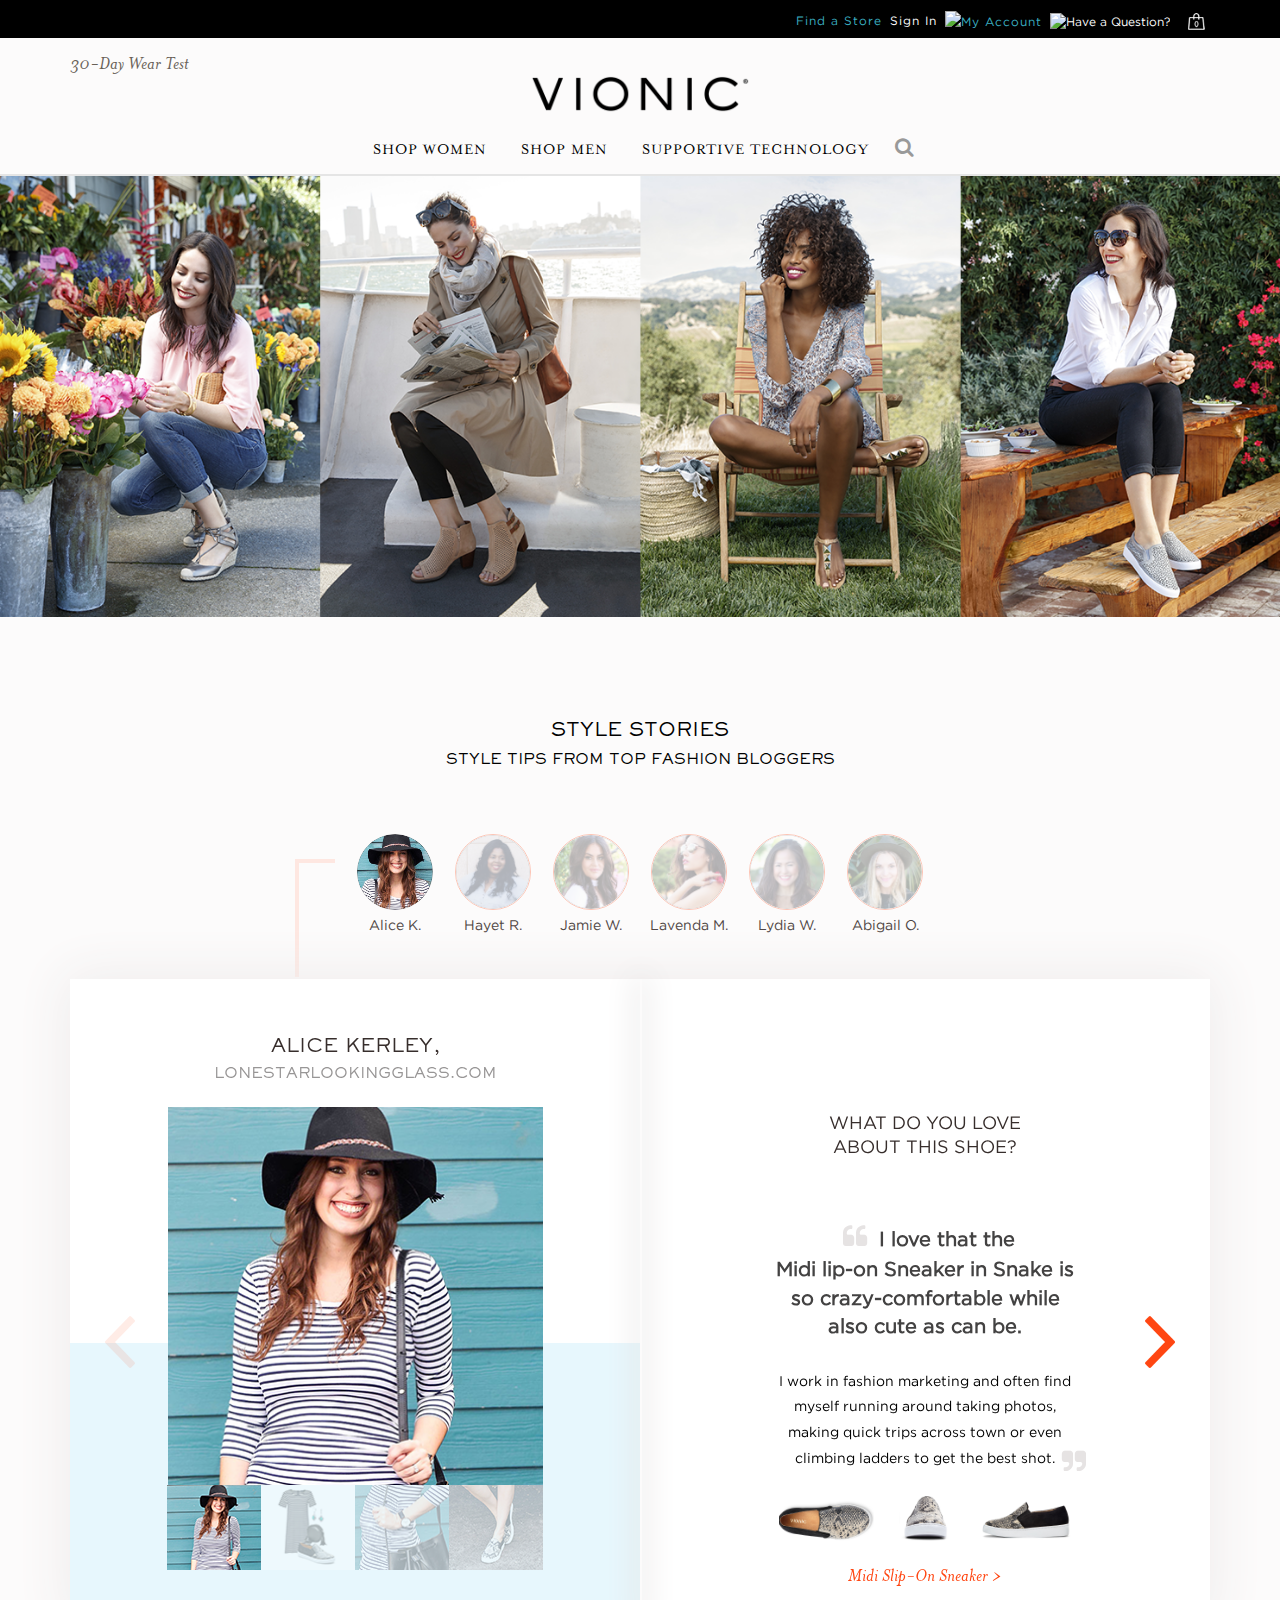
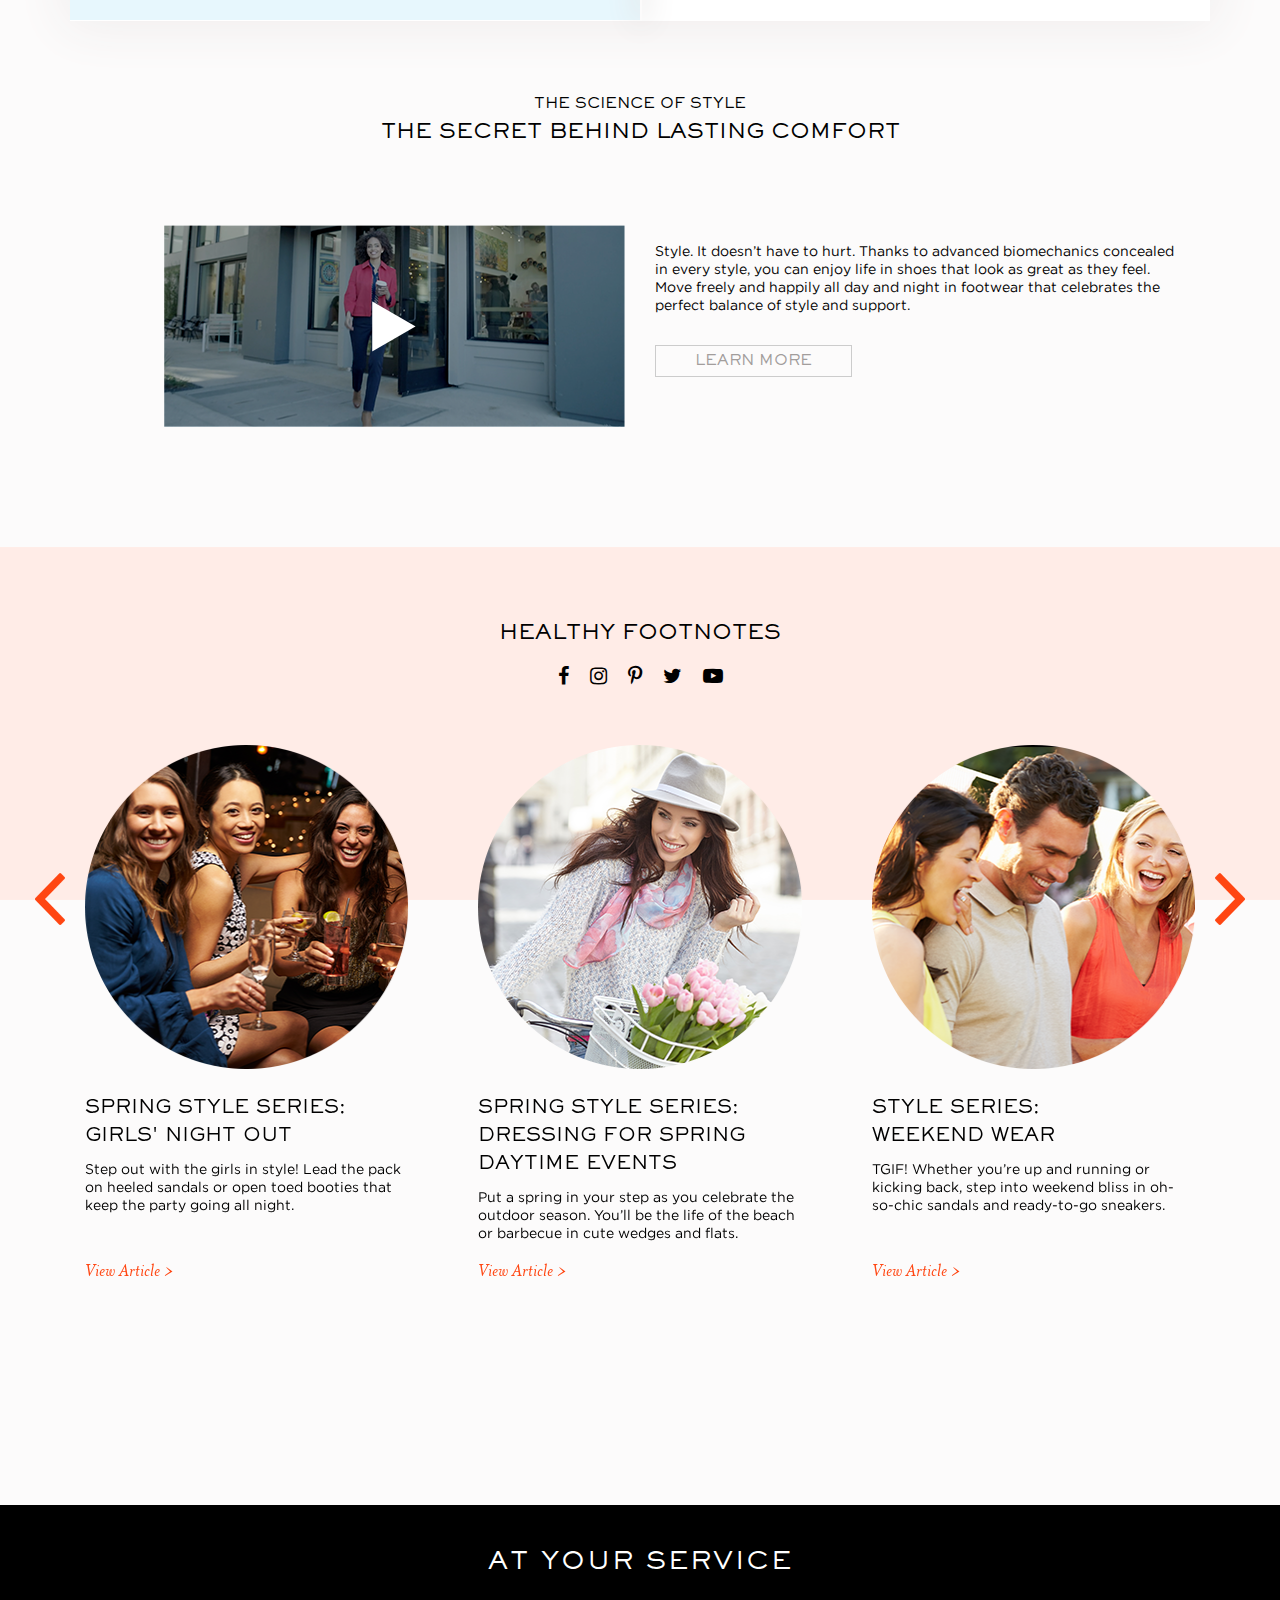
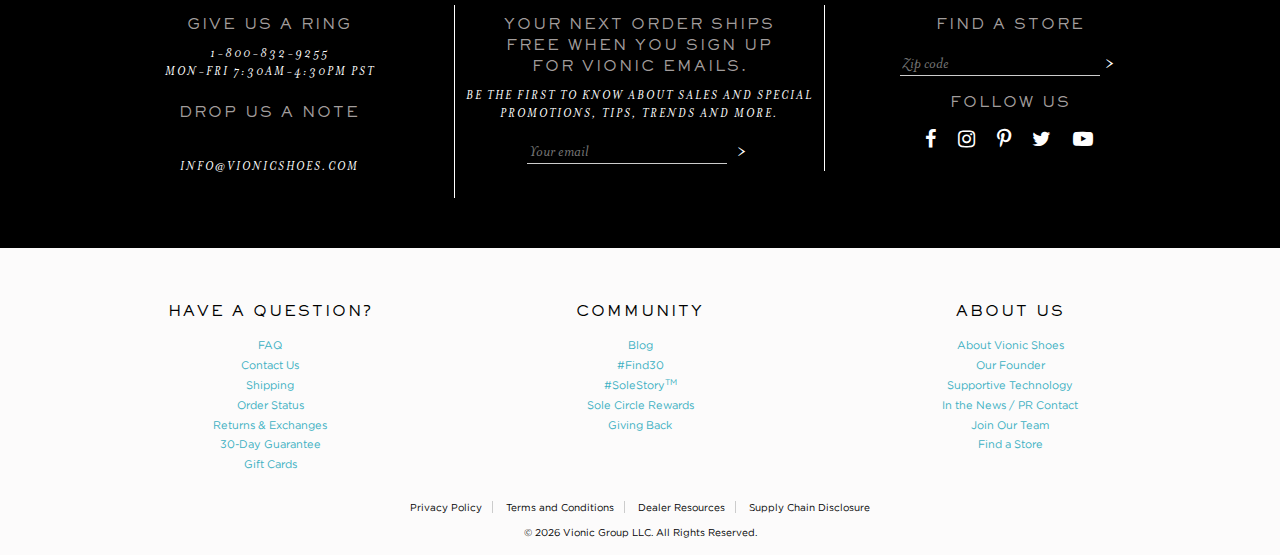
==== VionicShoes/index.html @ ed4a6815 "Uppercase issue resolved" ====
<!DOCTYPE html>
<html lang="en">
  <head>
    <meta charset="UTF-8">
    <meta name="viewport" content="width=device-width, initial-scale=1">
    <link rel="icon" href="https://vionicshoes.scdn1.secure.raxcdn.com/media/favicon/stores/14/favicon.png" type="image/png" sizes="16x16">
    <title>Vionic Shoes</title>
    <!--style-sheets: begin-->
    <link href="lib/bootstrap/css/bootstrap.min.css" rel="stylesheet" type="text/css"/>
    <link href="css/style.css" rel="stylesheet" type="text/css"/>
    <link href="css/responsive.css" rel="stylesheet" type="text/css"/>
    <link href="lib/font/css/font-awesome.min.css" rel="stylesheet" type="text/css"/>
    <link href="lib/boxslider/css/jquery.bxslider.css" rel="stylesheet" type="text/css"/>
    <!--style-sheets: end-->
	
	<script src="lib/headerjs/head.min.js" type="text/javascript"></script>
  </head>
  <body>
    <!--top header begin-->
     <header>
      <div class="header-top-right">
        <div class="container">
          <div class="nav-top-right">
            <ul>
              <li><a href="#">Find a Store</a></li>
              <li><a class="signin-text" href="#">Sign In</a></li>
              <li><a href="#"><img class="top-icon" src="https://vionicshoes.scdn1.secure.raxcdn.com/media/wysiwyg/global-images/account_icon_02.png" alt="My Account"></a></li>
              <li><img class="top-icon" src="https://vionicshoes.scdn1.secure.raxcdn.com/media/wysiwyg/global-images/question_icon_02.png" alt="Have a Question?"></li>
              <li><a href="#"><img class="top-icon-cart" src="images/sprite-cart-v1.png" alt="My Account"></a></li>
            </ul>
          </div>
        </div>
      </div>
      <div class="container ">
        <div class="col-md-12 padding0">
          <div class="top-header-message">
            <a href="#">30-Day Wear Test</a>
          </div>
          <div class="logo-container">
            <img class="logo-web" src="images/logo.gif" alt="Logo">
          </div>
        </div>
      </div>
      <div class="container ">
        <div class="navigation">
           <nav class="menu">
            <ul>
              <li class="drop-down">
                <a href="#">Shop Women</a>
                <div class="mega-menu fadeIn animated ">
                  <div class="mm-3column">
                    <div class="categories-list">
                      <ul class="sub-nav-ul">
                        <li><a href="#"><span class="li-head">Women's Shoes</span></a>
                          <img class="li-img" src="https://vionicshoes.scdn1.secure.raxcdn.com/media/wysiwyg/product-images/misc/nav_calypso_pewter_circle_1.png" alt="Women's Shoes">
                        </li>
                        <li><a href="#">Sandals</a></li>
                        <li><a href="#">Heels & Wedges</a></li>
                        <li><a href="#">Flats & Loafers</a></li>
                        <li><a href="#">Boots & Booties</a></li>
                        <li><a href="#">Active & Sneakers</a></li>
                        <li><a href="#">Slippers</a></li>
                        <li><a href="#">All Women's Shoes</a></li>
                      </ul>
                    </div>
                  </div>
                  <div class="mm-3column">
                    <div class="categories-list">
                      <ul class="sub-nav-ul">
                        <li><a href="#"><span class="li-head">Spotlight</span></a>
                          <img class="li-img" src="https://vionicshoes.scdn1.secure.raxcdn.com/media/wysiwyg/product-images/misc/nav_hightide_pewter_circle_1.png" alt="Women's New Arrivals">
                        </li>
                        <li><a href="#">New Arrivals</a></li>
                        <li><a href="#">Tide Collection</a></li>
                        <li><a href="#">Beach Collection</a></li>
                        <li><a href="#">Wear to Work</a></li>
                        <li><a href="#">Wide Widths</a></li>
                        <li><a href="#">Weather Resistant</a></li>
                        <li><a href="#">Top Rated</a></li>
                        <li><a href="#">Animal Print</a></li>
                        <li><a href="#">Women's Sale</a></li>
                      </ul>
                    </div>
                  </div>
                  <div class="mm-3column">
                    <div class="categories-list">
                      <ul>
                        <li><a href="#"><span class="li-head">Orthotic Inserts</span></a></li>
                        <li><a href="#">Shop Orthotics</a></li>
                        <li><a href="#">About Our Orthotics</a></li>
                        <li><a href="#">Orthotics for Plantar Fasciitis</a></li>
                        <li><a href="#">Gift Cards</a></li>
                      </ul>
                    </div>
                  </div>
                  <div class="mm-3column">
                    <div class="categories-list">
                      <ul>
                        <li><a href="#"><span class="li-head">Style Stories</span></a></li>
                        <li><a href="#">Lucinda Flat</a></li>
                        <li><a href="#">Midi Perf Sneaker</a></li>
                        <li><a href="#">Valeri Espadrille</a></li>
                        <li><a href="#">Calypso Wedge</a></li>
                        <li><a href="#">Elation Sneaker</a></li>
                        <li><a href="#">Spring 2017 Lookbook</a></li>
                        <li><a href="#">Winter 2016 Lookbook</a></li>
                      </ul>
                    </div>
                  </div>
                </div>
              </li>
              <li class="drop-down">
                <a href="#">Shop Men</a>
                <div class="mega-menu fadeIn animated middle-nav">
                  <div class="mm-3column">
                    <div class="categories-list">
                      <ul class="sub-nav-ul">
                        <li><a href="#"><span class="li-head">Men's Shoes</span></a>
                          <img class="li-img" src="https://vionicshoes.scdn1.secure.raxcdn.com/media/wysiwyg/product-images/misc/nav_active_tech_circle_1.png" alt="Men's Shoes">
                        </li>
                        <li><a href="#">men's shoes</a></li>
                        <li><a href="#">Active & Sneakers</a></li>
                        <li><a href="#">Casual</a></li>
                        <li><a href="#">Sandals</a></li>
                        <li><a href="#">All Men's Shoes</a></li>
                      </ul>
                    </div>
                  </div>
                  <div class="mm-3column">
                    <div class="categories-list">
                      <ul class="sub-nav-ul">
                        <li><a href="#"><span class="li-head">Spotlight</span></a>
                          <img class="li-img" src="https://vionicshoes.scdn1.secure.raxcdn.com/media/wysiwyg/product-images/misc/nav_sandal_tech_circle_1.png" alt="Men's New Arrivals">
                        </li>
                        <li><a href="#">New Arrivals</a></li>
                        <li><a href="#">Top Rated</a></li>
                        <li><a href="#">Men's Sale</a></li>
                      </ul>
                    </div>
                  </div>
                  <div class="mm-3column">
                    <div class="categories-list">
                      <ul>
                        <li><a href="#"><span class="li-head">Orthotic Inserts</span></a></li>
                        <li><a href="#">Shop Orthotics</a></li>
                        <li><a href="#">About Our Orthotics</a></li>
                        <li><a href="#">Orthotics for Plantar Fasciitis</a></li>
                        <li><a href="#">Gift Cards</a></li>
                      </ul>
                    </div>
                  </div>
                </div>
              </li>
              <li class="drop-down">
                <a href="#">Supportive Technology</a>
                <div class="mega-menu fadeIn animated last-nav">
                  <div class="mm-3column">
                    <div class="categories-list">
                      <ul>
                        <li><a href="#"><span class="li-head">Vionic Innovation lab</span></a></li>
                        <li><a href="#"><span class="li-head">Meet The Expert</span></a></li>
                        <li><a href="#">Andrew Weil, MD</a></li>
                        <li><a href="#">Jackie Sutera, DPM</a></li>
                        <li><a href="#">Brian Hoke</a></li>
                        <li><a href="#">Juliet Kaska</a></li>
                        <li><a href="#">Trevor Prior, DPM</a></li>
                        <li><a href="#">David Armstrong, MD, PhD</a></li>
                      </ul>
                    </div>
                  </div>
                  <div class="mm-3column">
                    <div class="categories-list">
                      <ul>
                        <li><a href="#"><span class="li-head">Supportive Technology</span></a></li>
                        <li><a href="#">Natural Alignment (Orthaheel Technology)</a></li>
                        <li><a href="#">Elevated Technology</a></li>
                        <li><a href="#">APMA Approved/Accepted</a></li>
                        <li><a href="#">Heel Pain Study</a></li>
                        <li><a href="#"><span class="li-head">Footwear</span></a></li>
                        <li><a href="#">Comfortable Walking Sandals</a></li>
                        <li><a href="#">Orthotic Sandals</a></li>
                        <li><a href="#">Performance Walking Shoes</a></li>
                        <li><a href="#">Orthotic Slippers</a></li>
                      </ul>
                    </div>
                  </div>
                  <div class="mm-3column">
                    <div class="categories-list">
                      <ul>
                        <li><a href="#"><span class="li-head">Health Guides</span></a></li>
                        <li><a href="#">Walk. Move. Live</a></li>
                        <li><a href="#">#Find30</a></li>
                        <li><a href="#">ZenFitness30 Method</a></li>
                        <li><a href="#">Plantar Fasciitis</a></li>
                        <li><a href="#">Heel Pain</a></li>
                        <li><a href="#">Healthy Standing Guide</a></li>
                        <li><a href="#">More Health + Style</a></li>
                      </ul>
                    </div>
                  </div>
                  <div class="mm-3column">
                    <div class="categories-list">
                      <ul>
                        <li><a href="#"><span class="li-head">Community</span></a></li>
                        <li><a href="#">Blog</a></li>
                        <li><a href="#">#SoleStory</a></li>
                        <li><a href="#">Sole Circle Rewards</a></li>
                        <li><a href="#">FacebookInstagramPinterest</a></li>
                        <li><a href="#">Twitter Youtube</a></li>
                        <li><span class="li-social">
                          <a href="#"  class="social-icons"><i class="fa fa-facebook" aria-hidden="true"></i></a> 
                          <a href="#"  class="social-icons"><i class="fa fa-instagram social-icons" aria-hidden="true"></i></a>
                          <a href="#"  class="social-icons"><i class="fa fa-pinterest-p social-icons" aria-hidden="true"></i></a>
                          <a href="#"  class="social-icons"><i class="fa fa-twitter social-icons" aria-hidden="true"></i></a>
                          <a href="#"  class="social-icons"><i class="fa fa-youtube-play social-icons" aria-hidden="true"></i></a></span>
                        </li>
                      </ul>
                    </div>
                  </div>
                </div>
              </li>
              <li class="search-nav-web"><a href="#" id="search-nav" class="button"><i class="fa fa-search" aria-hidden="true"></i></a></li>
            </ul>
          </nav>
        </div>
      </div>
    </header>
    <!--web version top header--> 
    <section class="mb-view">
      <div class="container-fluid padding0">
        <div class="col-sm-12 text-center">
            <img class="vionic-logo" src="images/vionic-logo.png" alt="Logo For Mobile">
        </div>
      </div>
      <div class="container-fluid padding0">
        <nav class="navbar navbar-default">
            <!-- Brand and toggle get grouped for better mobile display -->
            <div class="navbar-header">
              <div class="pull-right header-right">
                <span class="brdr-icon-1">
                <a href="#"><i class="fa fa-search" aria-hidden="true"></i></a>
                </span>
                <span class="brdr-icon">
                <a href="#"><i class="fa fa-user" aria-hidden="true"></i></a>
                </span>
                <span class="spec-cart">
                <a href="#"><i class="fa fa-shopping-cart" aria-hidden="true"></i></a>
                </span>
              </div>
              <button type="button" class="navbar-toggle collapsed brdr-btn mobile-nav" data-toggle="collapse" data-target="#bs-example-navbar-collapse-1" aria-expanded="false">
                <span class="sr-only">Toggle navigation</span>
                <span class="bars">
                  <span class="icon-bar"></span>
                  <span class="icon-bar"></span>
                  <span class="icon-bar"></span>
                </span>
                <span class="lable">Menu</span>
              </button>
              <a class="navbar-brand" href="#"></a>
            </div>
            <!-- Collect the nav links, forms, and other content for toggling -->
            <div class="collapse navbar-collapse" id="bs-example-navbar-collapse-1">
              <ul class="nav navbar-nav">
                <li class="active"><a href="#">Women<span class="sr-only">(current)</span></a></li>
                <li><a href="#">Men</a></li>
                <li><a href="#">Orthotics</a></li>
                <li><a href="#">Cards</a></li>
                <li><a href="#">Supportive Technology</a></li>
                <li><a href="#">Natural Alignment</a></li>
                <li><a href="#">Elevated Technology</a></li>
                <li><a href="#">Comfortable Sandals</a></li>
                <li><a href="#">Orthotic Slippers</a></li>
              </ul>
            </div>
            <!-- /.navbar-collapse -->
        </nav>
       </div>
    </section>
    <!--top header end-->
    <!--top banner start-->
    <div class="container-fluid img-banner">
      <div class="row">	
        <img class="banner-bg" src="images/home-top-banner-img.png" alt="Top Banner Image">
      </div>
    </div>
    <!--top banner end-->
    <!--style story section begin--> 
    <section class="s-story-slider" id="s-story-slider">
      <div class="container ">
        <div class="col-md-12">
          <h1>Style stories<br>
          <span class="text_sb-title">
          style tips from top fashion bloggers
          </span>
		  </h1>
        </div>
        <div class="bx-pager" id="bx-pager">
          <a href="javascript:void(0)" data-slide-index="0">
            <div><img class="img-tumbnail1 img-circle" src="images/alice/lonestarlookingglass-avatar.jpg" alt="Alice Top Thumbnail" /></div>
            <div><h6>Alice K.</h6></div>
          </a>
          <a href="javascript:void(0)" data-slide-index="1">
           <div><img class="img-tumbnail1 img-circle" src="images/hayet/thathayetrida-avatar.jpg" alt="Hayet Top Thumbnail" />
            </div>
			<div><h6>Hayet R.</h6></div>
          </a>
          <a href="javascript:void(0)" data-slide-index="2">
            <div><img class="img-tumbnail1 img-circle" src="images/jamie/glamlatte-avatar.jpg" alt="Jamie Top Thumbnail" />
            </div>
			<div><h6>Jamie W.</h6></div>
          </a>
          <a href="javascript:void(0)" data-slide-index="3">
            <div><img class="img-tumbnail1 img-circle" src="images/lavenda/lavendascloset-avatar.jpg" alt="Lavenda Top Thumbnail" /></div>
            <div><h6>Lavenda M.</h6></div>
          </a>
          <a href="javascript:void(0)" data-slide-index="4">
           <div><img class="img-tumbnail1 img-circle" src="images/lydia/jettingjewels-avatar.jpg" alt="Lydia Top Thumbnail" />
           </div>
		   <div><h6>Lydia W.</h6></div>
          </a>
          <a href="javascript:void(0)" data-slide-index="5">
            <div><img class="img-tumbnail1 img-circle" src="images/abigail/chicmamas-avatar.jpg" alt="Abigail Top Thumbnail" />
            </div>
			<div><h6>Abigail O.</h6></div>
          </a>
        </div>
        <div id="styleStorySlider">
          <div class="slide">
            <div class="col-sm-6 col-xs-12 bg-big">
              <h2>Alice kerley,<br/>
                <span>lonestarlookingglass.com</span>
              </h2>
              <div class="flex-container">
                <img id="alice-big-img" class="img-responsive img-slider-wh" src="images/alice/alice-1.png" alt="Alice Main Image" />
              </div>
              <div class="flex-container bg-img-thumb">
                <img id="alice-1" class="img-thumb-btm active-thumb" src="images/alice/alicethumb-1.png" alt="Alice Thumnail" />
                <img id="alice-2"  class="img-thumb-btm" src="images/alice/alicethumb-2.png" alt="Alice Thumnail" />
                <img id="alice-3" class="img-thumb-btm" src="images/alice/alicethumb-3.png" alt="Alice Thumnail" />
                <img id="alice-4" class="img-thumb-btm" src="images/alice/alicethumb-4.png" alt="Alice Thumnail" />
              </div>
            </div>
            <div class="col-md-6 col-sm-6 col-xs-12 pull-right abt-text">
              <h2>What do you love<br> about this shoe?</h2>
              <div class="text-right">
			  <i class="fa fa-quote-left" aria-hidden="true"></i>
                <b>
                I love that the
                </b> <br>
                <b>
                Midi lip-on Sneaker in
                Snake is so crazy-comfortable while also cute as can be.
                </b><br><br>
                <span>
                  I work in fashion marketing and often find myself running around taking photos, making quick trips across town or even climbing
                  ladders to get the best shot.
                </span>
				<i class="fa fa-quote-right" aria-hidden="true"></i>
              </div>
              <br />
              <div class="text-right-icon">
			    <ul>
					<li><img class="img-thumb-right" src="images/alice/lonestarlookingglass-triptych-01.jpg" alt="Alice Shoes" /></li>
					<li><img class="img-thumb-right" src="images/alice/lonestarlookingglass-triptych-02.jpg" alt="Alice Shoes" /></li>
					<li><img class="img-thumb-right" src="images/alice/lonestarlookingglass-triptych-03.jpg" alt="Alice Shoes"></li>
				</ul>
              </div>
              <div class="view-article">
                <a href="http://www.vionicshoes.com/women/active-and-sneakers/midi-casual-slip-on.html">Midi Slip-On Sneaker ></a>
              </div>
            </div>
          </div>
          <div class="slide">
            <div class="col-sm-6 col-xs-12 bg-big">
              <h2>
                Hayet Rida
                <br/>
                <span>
                thathayetrida.com
                </span>
              </h2>
              <div class="flex-container">
                <img  id="hayet-big-img" class="img-responsive img-slider-wh" src="images/hayet/hayet-1.png" alt="Hayet Main Image" />
              </div>
              <div class="flex-container">
                <div class="bg-img-thumb">
                  <img id="hayet-1" class="img-thumb-btm active-thumb" src="images/hayet/hayet1-thumbnail.png" alt="Hayet Thumbnail" />
                  <img id="hayet-2" class="img-thumb-btm" src="images/hayet/hayet2-thumbnail.png" alt="Hayet Thumbnail" />
                  <img id="hayet-3" class="img-thumb-btm" src="images/hayet/hayet3-thumbnail.png" alt="Hayet Thumbnail" />
                  <img id="hayet-4" class="img-thumb-btm" src="images/hayet/hayet4-thumbnail.png" alt="Hayet Thumbnail" />
                </div>
              </div>
            </div>
            <div class="col-md-6 col-sm-6 col-xs-12 abt-text ">
              <h2>What do you love<br>about this shoe?</h2>
              <div class="text-right">
			    <i class="fa fa-quote-left" aria-hidden="true"></i>
                <b>
                 The best part about these shoes is that I could style it so many ways and did not have to compromise on style.
                </b><br><br>
                <span>
                  While maintaining a more low profile look, I still throw in a mix of patterns (stripes and print), and tie it all together with a bold lip.
                </span>
				<i class="fa fa-quote-right" aria-hidden="true"></i>
              </div>
              <div class="text-right-icon">
			    <ul> 
					<li><img class="img-thumb-right" src="images/hayet/thathayetrida-triptych-01.jpg" alt="Hayet Shoes" /></li>
					<li><img class="img-thumb-right" src="images/hayet/thathayetrida-triptych-02.jpg" alt="Hayet Shoes" /></li>
					<li><img class="img-thumb-right" src="images/hayet/thathayetrida-triptych-03.jpg" alt="Hayet Shoes" /></li>
				</ul>
              </div>
              <div class="view-article">
                <a href="http://www.vionicshoes.com/women/flats/caballo-flat.html">Caballo Flat ></a>
              </div>
            </div>
          </div>
          <div class="slide">
            <div class="col-md-6 col-xs-12 bg-big">
              <h2>Jamie Walsh<br/>
                <span>glamlatte.com</span>
              </h2>
              <div class="flex-container">
                <img id="jamie-big-img" class="img-responsive img-slider-wh" src="images/jamie/jamie-1.png" alt="Jamie Main Image" />
              </div>
              <div class="flex-container">
                <div class="bg-img-thumb">
                  <img id="jamie-1" class="img-thumb-btm active-thumb" src="images/jamie/jamie1-thumbnail.png" alt="Jamie Thumbnail" />
                  <img id="jamie-2" class="img-thumb-btm" src="images/jamie/jamie2-thumbnail.png" alt="Jamie Thumbnail" />
                  <img id="jamie-3" class="img-thumb-btm" src="images/jamie/jamie3-thumbnail.png" alt="Jamie Thumbnail" />
                  <img id="jamie-4" class="img-thumb-btm" src="images/jamie/jamie4-thumbnail.png" alt="Jamie Thumbnail" />
                </div>
              </div>
            </div>
            <div class="col-md-6 col-sm-6  col-xs-12 abt-text">
              <h2>What do you love<br>about this shoe?</h2>
              <div class="text-right">
			   <i class="fa fa-quote-left" aria-hidden="true"></i>
                <b>
                 I love not only how comfortable and supportive they are, but they are also super cute.
                </b><br><br>
                <span>I'm all about cute workout gear that you feel good in; something bright and colorful that takes you from the gym to running errands.</span>
				<i class="fa fa-quote-right" aria-hidden="true"></i>
              </div>
              <div class="text-right-icon">
			    <ul>
					<li><img class="img-thumb-right" src="images/jamie/glamlatte-triptych-01.jpg" alt="Jamie Shoes" /></li>
					<li><img class="img-thumb-right" src="images/jamie/glamlatte-triptych-02.jpg" alt="Jamie Shoes" /></li>
					<li><img class="img-thumb-right" src="images/jamie/glamlatte-triptych-03.jpg" alt="Jamie Shoes" /></li>
				</ul>
              </div>
              <div class="view-article">
                <a href="http://www.vionicshoes.com/sierra-active-sneaker.html">Sierra Active Sneakers ></a>
              </div>
            </div>
          </div>
          <div class="slide">
            <div class="col-md-6 col-xs-12 bg-big">
              <h2>
                Lavenda Memory
                <br/>
                <span>
                lavendascloset.com
                </span>
              </h2>
              <div class="flex-container">
                <img id="lavenda-big-img" class="img-responsive img-slider-wh" src="images/lavenda/lavenda-1.png" alt="Lavenda Main Image" />
              </div>
              <div class="flex-container">
                <div class="bg-img-thumb">
                  <img id="lavenda-1" class="img-thumb-btm active-thumb" src="images/lavenda/lavenda1-thumbnail.png" alt="Lavenda Thumbnail" />
                  <img id="lavenda-2" class="img-thumb-btm" src="images/lavenda/lavenda2-thumbnail.png" alt="Lavenda Thumbnail" />
                  <img id="lavenda-3"class="img-thumb-btm" src="images/lavenda/lavenda3-thumbnail.png" alt="Lavenda Thumbnail" />
                  <img id="lavenda-4" class="img-thumb-btm" src="images/lavenda/lavenda4-thumbnail.png" alt="Lavenda Thumbnail" />
                </div>
              </div>
            </div>
            <div class="col-md-6 col-sm-6 t col-xs-12 abt-text">
              <h2>
                What do you love<br>about this shoe?
              </h2>
              <div class="text-right">
			   <i class="fa fa-quote-left" aria-hidden="true"></i>
                <b>
                 This shoe is perfect for SO many fall outfits. The color is great and will complement my fall color palette.
                </b><br><br>
                <span>The mid-heel height makes it a go-to daily shoe. The fringe and stud details makes it feel a bit more special and adds some personality to my outfit.</span>
				<i class="fa fa-quote-right" aria-hidden="true"></i>
              </div>
              <div class="text-right-icon">
			     <ul>
					<li><img class="img-thumb-right" src="images/lavenda/lavendascloset-triptych-01.jpg" alt="Lavenda Shoes" /></li>
					<li><img class="img-thumb-right" src="images/lavenda/lavendascloset-triptych-02.jpg" alt="Lavenda Shoes" /></li>
					<li><img class="img-thumb-right" src="images/lavenda/lavendascloset-triptych-03.jpg" alt="Lavenda Shoes" /></li>
			    </ul>	
              </div>
              <div class="view-article">
                <a href="http://www.vionicshoes.com/faros-bootie.html">Faros Fringed Bootie ></a>
              </div>
            </div>
          </div>
          <div class="slide">
            <div class="col-md-6 col-xs-12 bg-big">
              <h2>Lydia Webb<br/>
                <span>jettingjewels.com</span>
              </h2>
              <div class="flex-container">
                <img id="lydia-big-img" class="img-responsive img-slider-wh" src="images/lydia/lydia-1.png" alt="Lydia Main Image" />
              </div>
              <div class="flex-container">
                <div class="bg-img-thumb">
                  <img id="lydia-1" class="img-thumb-btm active-thumb" src="images/lydia/lydia1-thumbnail.png" alt="Lydia Thumbnail" />
                  <img id="lydia-2" class="img-thumb-btm" src="images/lydia/lydia2-thumbnail.png" alt="Lydia Thumbnail" />
                  <img id="lydia-3" class="img-thumb-btm" src="images/lydia/lydia3-thumbnail.png" alt="Lydia Thumbnail" />
                  <img id="lydia-4" class="img-thumb-btm" src="images/lydia/lydia4-thumbnail.png" alt="Lydia Thumbnail" />
                </div>
              </div>
            </div>
            <div class="col-md-6 col-sm-6 col-xs-12 abt-text">
              <h2>
                What do you love<br>about this shoe?
              </h2>
              <div class="text-right">
			   <i class="fa fa-quote-left" aria-hidden="true"></i>
                <b>
                 I love that the tan color is very versatile – light enough for the summer, but also a rich hue for the transition to the fall season.
                </b><br><br>
                <span>I try to invest in pieces that I can pair with just about everything in my closet and can restyle season after season.</span>
				<i class="fa fa-quote-right" aria-hidden="true"></i>
              </div>
              <div class="text-right-icon">
			   <ul>
                <li><img class="img-thumb-right" src="images/lydia/jettingjewels-triptych-01.jpg" alt="Lydia Shoes" /></li>
                <li><img class="img-thumb-right" src="images/lydia/jettingjewels-triptych-02.jpg" alt="Lydia Shoes" /></li>
                <li><img class="img-thumb-right" src="images/lydia/jettingjewels-triptych-03.jpg" alt="Lydia Shoes" /></li>
				</ul>
              </div>
              <div class="view-article">
                <a href="http://www.vionicshoes.com/sterling-bootie.html">Sterling Boot ></a>
              </div>
            </div>
          </div>
          <div class="slide">
            <div class="col-md-6 col-xs-12 bg-big">
              <h2>
                Abigail Ochse<br/>
                <span>thechicmamas.com</span>
              </h2>
              <div class="flex-container">
                <img id="abigail-big-img" class="img-responsive img-slider-wh" src="images/abigail/abigail-1.png" alt="Abigail Main Image">
              </div>
              <div class="flex-container">
                <div class="bg-img-thumb">
                  <img id="abigail-1" class="img-thumb-btm active-thumb" src="images/abigail/abigail1-thumbnail.png" alt="Abigail1 Thumbnail" />
                  <img id="abigail-2" class="img-thumb-btm" src="images/abigail/abigail2-thumbnail.png" alt="Abigail1 Thumbnail" />
                  <img id="abigail-3" class="img-thumb-btm" src="images/abigail/abigail3-thumbnail.png" alt="Abigail1 Thumbnail" />
                  <img id="abigail-4" class="img-thumb-btm" src="images/abigail/abigail4-thumbnail.png" alt="Abigail1 Thumbnail" />
                </div>
              </div>
            </div>
            <div class="col-md-6 col-sm-6 col-xs-12 abt-text">
              <h2>What do you love<br>about this shoe?</h2>
              <div class="text-right">
			  <i class="fa fa-quote-left" aria-hidden="true"></i>
                <b>
                 I really love the biker style of these boots and tough edge they add to any outfit. 
                </b><br><br>
                <span>Plus, they are ridiculously comfortable. I would pick these over heels any day!</span>
				<i class="fa fa-quote-right" aria-hidden="true"></i>
              </div>
              <div class="text-right-icon">
			  <ul>
                <li><img class="img-thumb-right" src="images/abigail/chicmamas-triptych-01.jpg" alt="Abigail1 Shoes" /></li>
                <li><img class="img-thumb-right" src="images/abigail/chicmamas-triptych-02.jpg" alt="Abigail1 Shoes" /></li>
                <li><img class="img-thumb-right" src="images/abigail/chicmamas-triptych-03.jpg" alt="Abigail1 Shoes" /></li>
				</ul>
              </div>
              <div class="view-article">
                <a href="http://www.vionicshoes.com/women/boots.html">Malia Boot ></a>
              </div>
            </div>
          </div>
        </div>
      </div>
    </section>
    <!--style-story-section-end-->
    <!--Video section start-->
    <section class="video-sec">
      <div class="container ">
        <div class="col-md-12 foot-head">
          <span class="text_sb-title">The Science of Style</span>
          <h2>the secret behind lasting comfort</h2>
        </div>
        <div class="col-md-12">
          <div class="col-md-6 col-sm-6 video-sec">
            <img class="img-responsive video-box" src="images/video-img.png" alt="video Box Image">
          </div>
          <div class="col-md-6 col-sm-6 video-text">
            <p>
              Style. It doesn’t have to hurt. Thanks to advanced biomechanics concealed in every style, you can enjoy life in shoes that look as great as they feel. Move freely and happily all day and night in footwear that celebrates the perfect balance of style and support.
            </p>
            <button class="btn-get-learnmore" href="http://www.vionicshoes.com/supportive-technology" value="Submit">LEARN MORE</button> 
          </div>
        </div>
      </div>
    </section>
    <!--Video section end-->
    <!--footnotes section start-->
    <section class="bg-footnotes" id="fn-story-slider">
      <div class="container">
			<div class="col-md-12 foot-notes">
			  healthy Footnotes<br>
			  <div class="text-social-title">
				<a href="https://www.facebook.com/VionicShoes/" target="_blank"><i class="fa fa-facebook" aria-hidden="true"></i></a>
				<a href="https://www.instagram.com/vionicshoes/" target="_blank"><i class="fa fa-instagram" aria-hidden="true"></i></a>
				<a href="https://www.pinterest.com/vionicshoes/" target="_blank"><i class="fa fa-pinterest-p" aria-hidden="true"></i></a>
				<a href="https://twitter.com/vionicshoes" target="_blank"><i class="fa fa-twitter" aria-hidden="true"></i></a>
				<a href="https://www.youtube.com/user/Vionicshoes" target="_blank"><i class="fa fa-youtube-play" aria-hidden="true"></i></a>
			  </div>
			</div>
		</div>
		 <div class="container">
			<div class="col-md-12">
				<div id="footNoteStorySlider">
					<div class="slide slide-box">
 							<a href="#">
							<img src="images/circle-img1.png" class="img-circle" alt="Footnote Image" /></a>
							<div class="col-xs-12 style-str-head">
							  Spring style series:
							  girls' night out
							</div>
							<div class="col-xs-12 testimonials-content">
							  <p>Step out with the girls in style! Lead the pack on heeled sandals or open toed booties that keep the party going all night.</p>
							</div>
							<div class="col-xs-12 view-article">
								<a href="http://www.vionicshoes.com/blog/spring-style-series-girls-night-vionic-shoes/">View Article ></a>
							</div>
					</div>
					<div class="slide slide-box">
 							<a href="#"><img src="images/circle-img2.png" class="img-circle" alt="Footnote Image" /></a>
							<div class="col-xs-12 style-str-head">
							  Spring style series:
							  dressing for spring
							  daytime events
							</div>
							<div class="col-xs-12 testimonials-content">
							  <p>Put a spring in your step as you celebrate the outdoor season. You’ll be the life of the beach or barbecue in cute wedges and flats.</p>
							</div>
							<div class="col-xs-12 view-article">
							  <a href=" http://www.vionicshoes.com/blog/spring-style-series-dressing-spring-daytime-events-vionic-shoes/">View Article ></a>
							</div>
 					</div>
					<div class="slide slide-box">
 							<a href="#"><img src="images/circle-img3.png" class="img-circle" alt="Footnote Image" /></a>
							<div class="col-xs-12 style-str-head">
							 Style series:<br/>
							  weekend wear
							</div>
							<div class="col-xs-12 testimonials-content">
							  <p>TGIF! Whether you’re up and running or kicking back, step into weekend bliss in oh-so-chic sandals and ready-to-go sneakers.</p>
							</div>
							<div class="col-xs-12 view-article">
							  <a href="http://www.vionicshoes.com/blog/spring-style-series-weekend-wear-vionic-shoes/" >View Article ></a>
							</div>
 					</div>
					<div class="slide slide-box">
 							<a href="#">
							<img src="images/circle-img1.png" class="img-circle" alt="Footnote Image" /></a>
							<div class="col-xs-12 style-str-head">
							  Spring style series:
							  girls' night out
							</div>
							<div class="col-xs-12 testimonials-content">
							  <p>Step out with the girls in style! Lead the pack on heeled sandals or open toed booties that keep the party going all night.</p>
							</div>
							<div class="col-xs-12 view-article">
								<a href="http://www.vionicshoes.com/blog/spring-style-series-girls-night-vionic-shoes/">View Article ></a>
							</div>
					</div>
					<div class="slide slide-box">
 							<a href="#"><img src="images/circle-img2.png" class="img-circle" alt="Footnote Image" /></a>
							<div class="col-xs-12 style-str-head">
							  Spring style series:
							  dressing for spring
							  daytime events
							</div>
							<div class="col-xs-12 testimonials-content">
							  <p>Put a spring in your step as you celebrate the outdoor season. You’ll be the life of the beach or barbecue in cute wedges and flats.</p>
							</div>
							<div class="col-xs-12 view-article">
							  <a href=" http://www.vionicshoes.com/blog/spring-style-series-dressing-spring-daytime-events-vionic-shoes/">View Article ></a>
							</div>
 					</div>
					<div class="slide slide-box">
 							<a href="#"><img src="images/circle-img3.png" class="img-circle" alt="Footnote Image" /></a>
							<div class="col-xs-12 style-str-head">
							 Style series:<br/>
							  weekend wear
							</div>
							<div class="col-xs-12 testimonials-content">
							  <p>TGIF! Whether you’re up and running or kicking back, step into weekend bliss in oh-so-chic sandals and ready-to-go sneakers.</p>
							</div>
							<div class="col-xs-12 view-article">
							  <a href="http://www.vionicshoes.com/blog/spring-style-series-weekend-wear-vionic-shoes/" >View Article ></a>
							</div>
 					</div>
				</div>
			</div>
		</div>
     </section>
    <!--footnotes section end-->
    <!--footer section start-->
    <footer>
      <div class="container ">
        <div class="footer-top">
          <h3>At your service</h3>
        </div>
        <div class="col-sm-12 footer-spec">
           <div class="col-sm-4 col-1 padding5">
            <span class="top-pad">Give Us a Ring</span>
            <p>1-800-832-9255<br>
              Mon-Fri 7:30AM-4:30PM PST
            </p>
            <span class="top-pad">Drop Us a Note</span><br/>
            <a href="mailto:info@vionicshoes.com" target="_blank" id="cta-3">info@vionicshoes.com</a><br/><br/>
          </div>
          <div class="col-sm-4 col-2 padding5">
            <span class="top-pad">Your next order ships<br> free when you sign up<br> for Vionic emails.</span>
            <p class="nar">Be the first to know about sales and special promotions, tips, trends and more.</p>
            <form id="newsletter_signup_form" name="newsletter_signup_form" action="//www.vionicshoes.com/mailchimp/index/submit" method="post" novalidate="novalidate">
              <div class="field">
                <span><input name="email" type="text" placeholder="Your email" class="text field fb-email" size="35" value="">
				<input class="submit-caret" type="submit" name="Submit" value=">"></span>
              </div>
            </form>
          </div>
          <div class="col-sm-4 col-3 padding5">
            <span class="top-pad">Find a Store</span>
            <form action="//www.vionicshoes.com/store-locator" class="findstore">
              <span><input id="storemapper" name="storemapper" type="text" placeholder="Zip code" size="35" class="findstoreinput"><input class="submit-caret" type="submit" value=">"></span>
            </form>
            <span class="top-pad">Follow Us</span>
            <a class="social-icons" target="_blank" href="https://www.facebook.com/VionicShoes/"><i class="fa fa-facebook" aria-hidden="true"></i></a>
            <a class="social-icons" target="_blank" href="https://www.instagram.com/vionicshoes/"><i class="fa fa-instagram" aria-hidden="true"></i></a>
            <a class="social-icons" target="_blank" href="https://www.pinterest.com/vionicshoes/
              "><i class="fa fa-pinterest-p" aria-hidden="true"></i></a>
            <a class="social-icons" target="_blank" href="https://twitter.com/vionicshoes
              "><i class="fa fa-twitter" aria-hidden="true"></i></a>
            <a class="social-icons" target="_blank" href="https://www.youtube.com/user/Vionicshoes"><i class="fa fa-youtube-play" aria-hidden="true"></i></a>
          </div>
        </div>
      </div>
    </footer>
    <section class="footer-bot">
      <div class="container ">
        <div class="col-sm-12 footer-spec">
          <div class="col-sm-4 col-1">
            <h3>Have a Question?</h3>
            <div class="aqua-links">
              <a href="http://www.vionicshoes.com/faq">FAQ</a>
              <a href="http://customer-care.vionicshoes.com/customer/portal/emails/new">Contact Us</a>
              <a href="http://www.vionicshoes.com/shipping">Shipping</a>
              <a href="https://www.vionicshoes.com/sales/guest/form/">Order Status</a>
              <a href="http://www.vionicshoes.com/returns-and-exchanges">Returns &amp; Exchanges</a>
              <a href="http://www.vionicshoes.com/30-day-guarantee">30-Day Guarantee</a>
              <a href="http://www.vionicshoes.com/gift-cards.html">Gift Cards</a>
            </div>
           </div>
          <div class="col-sm-4 col-2">
            <h3>Community</h3>
            <div class="aqua-links">
              <a href="http://www.vionicshoes.com/blog" target="_blank">Blog</a>
              <a href="http://www.vionicshoes.com/find30-walking-guide">#Find30</a>
              <a href="http://www.vionicshoes.com/solestory">#SoleStory<sup>TM</sup></a>
              <a href="http://www.vionicshoes.com/sole-circle-rewards">Sole Circle Rewards</a>
              <a href="http://www.vionicshoes.com/giving-back">Giving Back</a>
            </div>
		   </div>
          <div class="col-sm-4 col-3">
            <h3>About Us</h3>
            <div class="aqua-links">
            <a href="http://www.vionicshoes.com/about-vionic-shoes">About Vionic Shoes</a>
            <a href="http://www.vionicshoes.com/our-founder">Our Founder</a>
            <a href="http://www.vionicshoes.com/supportive-technology">Supportive Technology</a>
            <a href="http://pr.vionicshoes.com">In the News / PR Contact</a>
            <a href="http://www.vionicgroup.com/careers.html" target="_blank">Join Our Team</a>
            <a href="http://www.vionicshoes.com/store-locator">Find a Store</a>
           </div>
          </div>
		 </div>
        <div class="bot-links">
            <ul>
				<li><a href="https://www.vionicshoes.com/privacy-policy" target="_blank">Privacy Policy</a></li>
				<li><a href="https://www.vionicshoes.com/terms-and-conditions" target="_blank">Terms and Conditions</a></li>
				<li><a href="http://media.vionicgroup.com" target="_blank">Dealer Resources</a></li>
				<li><a href="https://www.vionicshoes.com/supply-chain-disclosure" target="_blank">Supply Chain Disclosure</a></li>
           </ul>
            © <script type="text/javascript">document.write(new Date().getFullYear());</script>
			Vionic Group LLC. All Rights Reserved.
        </div>
      </div>
    </section>
    <!--mobile footer-->
    <div class="footer-container">
      <div class="footer">
        <div class="col-sm-12 footer-mobile">
          <div class="col-sm-6 col-md-6 col-xs-6">
            <div class="links">
              <div class="block-title"><strong><span>Quick Links</span></strong></div>
              <ul class="links-btm">
                <li class="first"><a href="http://www.vionicshoes.com/?___store=vionic" title="View Full Site">View Full Site</a></li>
                <li><a href="http://www.vionicshoes.com/email-signup" title="About Us">Join Our List</a></li>
                <li><a href="http://www.vionicshoes.com/about-vionic-group" title="About Us">About Us</a></li>
                <li class="last"><a href="http://www.vionicshoes.com/technology" title="Orthaheel Technology">Orthaheel<br>Technology</a></li>
              </ul>
            </div>
          </div>
          <div class="col-sm-6 col-md-6 col-xs-6">
            <div class="links floating">
              <div class="block-title"><strong><span>Customer Service</span></strong></div>
              <ul class="links-btm">
                <li class="first"><a href="https://www.vionicshoes.com/customer/account/" title="My Account">My Account</a></li>
                <li><a href="http://customer-care.vionicshoes.com/" title="Orders &amp; Returns">Customer Care</a></li>
                <li><a href="https://www.vionicshoes.com/sales/guest/form/" title="Orders &amp; Returns">Order Tracking</a></li>
                <li class="last"><a href="/store-locator" title="Store Locator">Store Locator</a></li>
              </ul>
            </div>
          </div>
        </div>
        <div class="col-sm-12 copyright bot-links">
          <ul>
            <li><a href="https://www.vionicshoes.com/privacy-policy" target="_blank">Privacy Policy</a></li>
            <li><a href="https://www.vionicshoes.com/terms-and-conditions" target="_blank">Terms and Conditions</a></li>
            <li><a href="http://media.vionicgroup.com" target="_blank">Dealer Resources</a></li>
            <li><a href="https://www.vionicshoes.com/supply-chain-disclosure" target="_blank">Supply Chain Disclosure</a></li>
          </ul>
          © 2017 Vionic Group LLC
        </div>
      </div>
    </div>
    <!--footer mobile ends-->
    <!--footer section ends-->
    <!-- Load script libraries -->
    <script src="lib/jquery/jquery.min.js" type="text/javascript"></script>
    <script src="lib/bootstrap/js/bootstrap.min.js" type="text/javascript"></script>
    <script src="lib/boxslider/js/jquery.bxslider.js" type="text/javascript"></script>
    <script type="text/javascript">		
      $(document).ready(function(){
		var slideWidth = 324, minSlides = 3, maxSlides = 3, moveSlides = 1, slideMargin = 70;
		if (/Android|webOS|iPhone|iPod|BlackBerry|BB|PlayBook|IEMobile|Windows Phone|Kindle|Silk/i.test(navigator.userAgent)){
			slideWidth = 134; 
			minSlides = 2; 
			maxSlides = 2; 
			moveSlides = 1;
			slideMargin = 18;
		}
		if(head.screen.innerWidth >= 620 && head.screen.innerWidth <= 767){
			slideWidth = 200; 
			minSlides = 2; 
			maxSlides = 2; 
			moveSlides = 1;
			slideMargin = 30;
		}
		 var thumbClicked = false;
		  // Instantiate the Bootstrap carousel for top style stories
		  $('.multi-item-carousel').carousel({			 
			interval: false,
		  });
		  
		  // for every slide in carousel, copy the next slide's item in the slide.
		  // Do the same for the next, next item.
		  /* Idea is to present more than one items per slider area */
		  $('.multi-item-carousel .item').each(function(){		  
			  var next = $(this).next();
			  if (!next.length) {
			  next = $(this).siblings(':first');
			  }
			  next.children(':first-child').clone().appendTo($(this));
			  if (next.next().length>0) {
			  next.next().children(':first-child').clone().appendTo($(this));
			  } else {
			  $(this).siblings(':first').children(':first-child').clone().appendTo($(this));
			  }
		  });
		  
		  var styleStorySlider = $('#styleStorySlider').bxSlider({
			pagerCustom: '#bx-pager',
			infiniteLoop:false,
			onSlideAfter:function($slideElement, oldIndex, newIndex){
				if(newIndex == 0){
					$("section#s-story-slider div.bx-controls-direction a.bx-prev").first().addClass('arrow-disabled');
				}else if(newIndex == (ssSlideQty - 1)){
					$("section#s-story-slider div.bx-controls-direction a.bx-next").first().addClass('arrow-disabled');
				}else{
					$("section#s-story-slider div.bx-controls-direction a.bx-prev").first().removeClass('arrow-disabled');
					$("section#s-story-slider div.bx-controls-direction a.bx-next").first().removeClass('arrow-disabled');
				}
			}
		  });
		  $("section#s-story-slider div.bx-controls-direction a.bx-prev").first().addClass('arrow-disabled');
		  var ssSlideQty = styleStorySlider.getSlideCount();
		  
		   var footNoteSlider = $('#footNoteStorySlider').bxSlider({
			slideWidth: slideWidth,
			minSlides: minSlides,
			maxSlides: maxSlides,
			moveSlides: moveSlides,
			slideMargin: slideMargin,
			pager:false
		  });
		  
		  //responsive menu toggle
		  $("#menutoggle").click(function() {
			$('.xs-menu').toggleClass('displaynone');
		  });
		  //add active class on menu
		  $('ul li').click(function(e) {
			  e.preventDefault();
			  $('li').removeClass('active');
			  $(this).addClass('active');
		  });
		  $(".drop-down").hover(
			  function(){
				$('.mega-menu', this).addClass('display-on');
			  },
			  function(){
				$('.mega-menu', this).removeClass('display-on');
			  }
		  );
		  
		  $("div.bg-img-thumb img").off("click").on("click", function(){
			  thumbClicked = true;
			  /*Id of the thumbnail image clicked on style stories slider*/
			  var id = $(this).attr('id');
			  /*Url to the big image of this thumbnail*/
			  imgUrl = "images/"+id.split("-")[0]+"/"+id+".png";
			  /*Big image reference, which src will be replaced with new big image of respective thumbnail clicked*/
			  var bigImageId = id.split("-")[0]+"-big-img";		
			  /* Replace image src with big image of the thumbnail clicked */			  
			  $("#"+bigImageId).attr("src", imgUrl);
			  $(this).siblings('img').removeClass('active-thumb');
			  $(this).addClass('active-thumb');
		  });
      });	
    </script>
  </body>
</html>
---- VionicShoes/css/style.css ----
@font-face {
	font-family: 'MrsEavesOT-Roman';
	src: url('../fonts/MrsEavesOT-Roman.eot?#iefix') format('embedded-opentype'), url('../fonts/MrsEavesOT-Roman.otf') format('opentype'), url('../fonts/MrsEavesOT-Roman.woff') format('woff'), url('../fonts/MrsEavesOT-Roman.ttf') format('truetype'), url('../fonts/MrsEavesOT-Roman.svg#MrsEavesOT-Roman') format('svg');
	font-weight: normal;
	font-style: normal;
}

@font-face {
	font-family: 'SackersGothicStd-Medium';
	src: url('../fonts/ATSackersHeavyGothic.eot?#iefix') format('embedded-opentype'), url('../fonts/ATSackersHeavyGothic.woff') format('woff'), url('../fonts/ATSackersHeavyGothic.ttf') format('truetype'), url('../fonts/ATSackersHeavyGothic.svg#ATSackersHeavyGothic') format('svg');
	font-weight: normal;
	font-style: normal;
}

@font-face {
	font-family: 'SackersGothicStd-Medium';
	src: url('../fonts/SackersGothicStd-Medium.eot?#iefix') format('embedded-opentype'), url('../fonts/SackersGothicStd-Medium.otf') format('opentype'), url('../fonts/SackersGothicStd-Medium.woff') format('woff'), url('../fonts/SackersGothicStd-Medium.ttf') format('truetype'), url('../fonts/SackersGothicStd-Medium.svg#SackersGothicStd-Medium') format('svg');
	font-weight: normal;
	font-style: normal;
}

@font-face {
	font-family: 'MrsEavesOT-Italic';
	src: url('../fonts/MrsEavesOT-Italic.eot?#iefix') format('embedded-opentype'), url('../fonts/MrsEavesOT-Italic.otf') format('opentype'), url('../fonts/MrsEavesOT-Italic.woff') format('woff'), url('../fonts/MrsEavesOT-Italic.ttf') format('truetype'), url('../fonts/MrsEavesOT-Italic.svg#MrsEavesOT-Italic') format('svg');
	font-weight: normal;
	font-style: normal;
}

@font-face {
	font-family: 'Gotham-Book';
	src: url('../fonts/Gotham-Book.eot?#iefix') format('embedded-opentype'), url('../fonts/Gotham-Book.otf') format('opentype'), url('../fonts/Gotham-Book.woff') format('woff'), url('../fonts/Gotham-Book.ttf') format('truetype'), url('../fonts/Gotham-Book.svg#Gotham-Book') format('svg');
	font-weight: normal;
	font-style: normal;
}

body {
	background: #fcfbfb;
	font-family: 'Gotham-Book';
	font-weight: 300;
	font-style: normal;
	font-size: 12px;
	line-height: 1.428571429;
	color: #372E2C;
}

h2 {
	font-family: 'SackersGothicStd-Medium';
	font-size: 18px;
	line-height: 24px;
	text-align: center;
}

.bx-circle h3 {
	font-family: 'SackersGothicStd-Medium';
	font-size: 20px;
	line-height: 24px;
	color: #000;
	text-align: center;
}

h3 {
	font-family: 'SackersGothicStd-Medium';
	font-size: 24px;
	line-height: 24px;
	color: #fff;
	text-align: center;
	text-decoration:uppercase;
}

.s-story-slider .bx-pager a h6 {
	font-size: 14px;
	color: #4b4240;
	margin: 7px 0;
}

.s-story-slider .bx-pager a:hover {
	text-decoration: none;
}

.s-story-slider .bx-pager img:hover {
	opacity: 1;
}

p {
	font-size: 14px;
	font-family: 'Gotham-Book';
	line-height: 18px;
	color: #000;
}

a {
	color: rgba(234, 105, 83, 1);
	text-decoration: none;
}

ol,
ul {
	margin-top: 0;
	margin-bottom: 10px;
	list-style: none;
}

.header-right {
	padding: 3%;
	margin-right: 0px;
	position: relative;
}

. .shop-men {
	padding: 2% 13% 2% 26% !important;
}

.dropdown .supportive-tech {
	padding: 2% 0 2% 15% !important;
}

.navbar-default {
	background-color: transparent !important;
	border-color: transparent !important;
}

.nav>li>a {
	position: relative;
	display: block;
	padding: 10px 10px;
}

.col-sepc {
	width: 27%;
	position: relative;
	left: 20%;
}

.navbar-default .navbar-nav>.active>a,
.navbar-default .navbar-nav>.active>a:focus,
.navbar-default .navbar-nav>.active>a:hover {
	color: #ff4612;
	background-color: transparent !important;
}

.navbar-inverse .navbar-nav>.open>a,
.navbar-inverse .navbar-nav>.open>a:focus,
.navbar-inverse .navbar-nav>.open>a:hover {
	background: none;
	color: #666;
}

.glyphicon-chevron-left {
	color: red !important;
}

.glyphicon-chevron-right {
	color: red !important;
}

.s-story-slider .glyphicon-chevron-left {
	color: red !important;
}

.s-story-slider .glyphicon-chevron-right {
	color: red !important;
}

.s-story-slider .carousel-inner {
	top: 60px !important;
}

.s-story-slider .carousel-indicators {
	position: absolute !important;
	bottom: 10px;
	z-index: 15;
	top: -100px;
	width: 100%;
	left: 0 !important;
	margin: 0 auto;
	margin-top: 50px !important;
	text-align: center;
	list-style: none;
	box-sizing: border-box;
	opacity: 0.8;
}

.s-story-slider .carousel-indicators .active {
	width: 70px;
	height: 70px;
	margin: 0;
	background-color: #fff;
	opacity: 1;
	border: 1px solid red !important;
}

.s-story-slider .carousel-indicators li {
	display: inline-block;
	width: 70px;
	height: 70px;
	border-radius: 50%;
	margin: 1px;
	text-indent: -999px;
	cursor: pointer;
	border: 1px solid #fff;
}

.s-story-slider .carousel-control.left {
	background: inherit;
	position: absolute;
	height: 30px;
	width: 30px;
	top: 50%;
}

.s-story-slider .carousel-control.right {
	background: inherit;
	position: absolute;
	height: 30px;
	width: 30px;
	top: 50%;
	right: 0%;
}

.carousel-inner>.item.prev.right>div:nth-child(2),
.carousel-inner>.item.prev.right>div:nth-child(3) {
	display: none;
}

.carousel-inner>.item.active.left>div:nth-child(2),
.carousel-inner>.item.active.left>div:nth-child(3) {
	display: none;
}

.fa {
	font-size: 24px !important;
	padding: 5px 10px;
	font-family: 'Gotham A', 'Gotham B', "Helvetica Neue", Verdana, Arial, sans-serif;
}

.search-nav-web a {
	top: -5px !important;
	color: #999 !important;
}

.top-icon {
	width: 25px;
}

.top-icon-cart {
	width: 17px;
	height: 17px;
	margin-left: 10px;
}

.pull-right span a {
	font-size: 14px;
	text-transform: uppercase;
	color: #999999;
	line-height: 1.5;
	padding: 5px 13px;
	font-family: 'Gotham A', 'Gotham B', "Helvetica Neue", Verdana, Arial, sans-serif;
}

.pull-right span a:hover {
	color: #FF4612;
}

.search {
	width: 100%;
	height: 40px;
	padding-right: 40px;
	position: relative;
	top: 20px;
	font-family: 'Gotham A', 'Gotham B', "Helvetica Neue", Verdana, Arial, sans-serif;
	max-width: 330px;
	float: right;
}

.input-text {
	padding: 10px;
	border: 1px solid #ccc;
	border-radius: 2px;
	border: 1px solid silver;
	background: #FFFFFF;
	font-size: 15px;
}

.input-box {
	position: relative;
	padding-top: 0;
	float: right;
	width: 100%;
}

.bx-circle {
	width: 38%;
	height: 106%;
	display: block;
	background-color: #fff;
	border-radius: 50%;
	position: absolute;
	top: -15px;
	padding: 60px 40px;
	text-align: center;
}

.text-circle {
	font-family: 'Gotham-Book';
	font-size: 14px;
	color: #000;
}

.btn-get-started {
	font-family: 'SackersGothicStd-Medium';
	font-size: 14px;
	color: #fff;
	padding: 2% 5%;
	background-color: #ff4612;
	border: none;
	position: relative;
	top: 30px;
}

.img-banner {
	position: relative;
	border-top: 2px solid #e5e5e5;
	box-sizing: border-box;
}

.circle-img-box {
	display: flex;
	justify-content: center;
}

.style-str-head {
	text-align: center;
	font-size: 18px;
	color: #000;
	line-height: 28px;
	margin: 100px 0 60px 0;
	padding: 0;
	text-transform: uppercase;
	font-family: 'SackersGothicStd-Medium';
}

.bg-footnotes .style-str-head {
	text-align: left;
	font-size: 18px;
	color: #000;
	line-height: 28px;
	margin: 25px 0 10px 0;
	padding: 0;
	text-transform: uppercase;
	font-family: 'SackersGothicStd-Medium';
}

.testimonials-content {
	padding: 0;
}

.foot-head {
	text-align: center;
	font-family: 'SackersGothicStd-Medium';
	font-size: 18px;
	color: #000;
	line-height: 24px;
	margin: 0 0 60px 0;
	text-transform: uppercase;
}

.foot-notes {
	text-align: center;
	font-family: 'SackersGothicStd-Medium';
	font-size: 20px;
	color: #000;
	line-height: 44px;
	margin: 65px 0 45px 0;
	text-transform: uppercase;
}

.text-sb-title {
	font-size: 14px;
	text-transform: uppercase;
}

.img-tumbnail1 {
	border-radius: 50%;
	width: 76px;
	height: 76px;
	margin: 0 11px;
	background-size: cover;
	opacity: 0.3;
	border: 1px solid #ff4612;
	transition: all 0.5s ease;
	-webkit-transition: all 0.5s ease;
}

.bg-big {
	background-image: url(../images/bg-big.png);
	background-repeat: no-repeat;
	background-position: bottom;
	width: 50%;
}

.abt-text .text-right {
	text-align: center;
	/* font-family: 'SackersGothicStd-Medium'; */
	font-size: 18px;
	color: #434242;
	margin-bottom: 25px;
	position: relative;
	float: left;
	width: 100%;
}


.abt-text .text-right .fa {
    color: #E6E3E3;
    font-size: 26px !important;
}
.abt-text .text-right .fa.fa-quote-right {
    position: absolute;
}
.abt-text .text-right span {
    font-size: 14px;
    font-family: 'Gotham-Book';
    line-height: 15px;
    color: #000;
}
.abt-text .text-right b {
	font-size: 20px;
	font-weight: bold;
	font-family: 'Gotham-Book';
}

.abt-text {
	text-align: center;
	margin-top: 5%;
	float: right;
	padding-right: 25px;
	padding: 0 130px;
}

.bold {
	text-align: center;
	font-family: 'SackersGothicStd-Medium';
	font-size: 14px;
	color: #434242;
	font-weight: bold;
}

.video-sec {
	margin: 3% 0;
}

.video-text {
	margin-top: 27px;
}
.video-box{
	float:right;
}

.btn-get-learnmore {
	font-family: 'SackersGothicStd-Medium';
	font-size: 14px;
	color: #a29d9c;
	padding: 5px 39px;
	background-color: transparent;
	border: 1px solid #ccc;
	position: relative;
	margin-top: 17px;
    text-decoration:uppercase;
}

.bg-footnotes {
	background: url(../images/bg-pink.png);
	width: 100%;
	background-repeat: repeat-x;
	margin: 0 0 150px 0;
}

.slide .img-circle {
	width: 100%;
	border-radius: 0;
	max-width: 324px;
}

.text-social-title a {
	font-size: 10px !important;
	color: #000;
	line-height: 30px;
}


/*----slider-btm----*/

.view-article a {
	color: #ff4612;
	font-family: 'MrsEavesOT-Italic';
	font-size: 20px;
	line-height: 45px;
	margin-top: 10px;
	float: left;
	width: 100%;
	transition: all 0.5s ease;
	-webkit-transition: all 0.5s ease;
}

.view-article a:hover {
	color: #ff4612;
	text-decoration: none;
	opacity: 0.7;
}

.s-story-slider .bx-pager img .img-circle {
	width: 70px;
	height: 70px;
}

.s-story-slider a.active .img-circle {
	border: 0;
	opacity: 1;
}

.img-thumb-btm {
	width: 94px;
	height: 85px;
	position: relative;
	float: left;
	opacity: 0.3;
    transition: all 0.5s ease;
	-webkit-transition: all 0.5s ease;
}

.img-thumb-right {
	max-width: 95px !important;
	display: inherit !important;
	height: 50px;
	margin: 0;
}

.thumb-bt-position {
	margin: 0 auto;
	display: table;
}

footer {
	background-color: #000;
	display: block;
	text-align: center;
	padding: 2% 0;
	margin: 10px auto;
	font-family: SackersGothicStd-Medium;
	font-size: 14px;
	color: #a29d9c;
	text-transform: uppercase;
	line-height: 150%;
	font-weight: 300;
	letter-spacing: 2px;
	width: 100%;
}

footer address {
	border-top: 1px solid #cccccc;
	text-align: center;
	width: 100%;
	font-size: 11px;
	margin-top: 30px;
	padding: 30px 0;
}

footer .block-title,
.footer address {
	color: rgba(234, 105, 83, 1);
}

address {
	font-style: normal;
}

footer,
footer button {
	font-family: 'Gotham A', 'Gotham B', "Helvetica Neue", Verdana, Arial, sans-serif;
}

footer .col-1 {
	text-align: center;
	border-right: 1px solid #fff;
}

footer .col-1 p {
	font-size: 14px;
	font-family: 'MrsEavesOT-Italic';
	line-height: 18px;
	text-align: center;
	color: #fff;
	padding-bottom: 3%;
}

footer .col-1 a {
	font-size: 14px;
	font-family: 'MrsEavesOT-Italic';
	line-height: 18px;
	text-align: center;
	color: #fff;
}

footer .col-1 a:hover {
	color: #fff;
	text-align: center;
	padding: 2% 0;
	text-transform:uppercase;
}

footer .top-pad {
	background-color: #000;
	display: block;
	text-align: center;
	margin: 10px auto;
	font-family: SackersGothicStd-Medium;
	font-size: 14px;
	color: #a29d9c;
	text-transform: uppercase;
	line-height: 150%;
	font-weight: 300;
	letter-spacing: 2px;
	width: 100%;
}

.formstore {
	display: block;
}

.findstoreinput {
	display: inline-block;
	margin: 0 auto;
	height: auto;
	line-height: 16px;
	background-color: #000000;
	border: none;
	border-bottom: 1px solid #cccccc;
	font-family: MrsEavesOT-Italic;
	font-size: 18px;
	color: #ffffff;
	font-weight: 100;
	width: 200px
}

.fb-email {
	display: inline-block;
	margin: 0 auto;
	height: auto;
	line-height: 16px;
	background-color: #000000;
	border: none;
	border-bottom: 1px solid #cccccc;
	font-family: MrsEavesOT-Italic;
	font-size: 18px;
	color: #ffffff;
	font-weight: 100;
	width: 200px
}

.submit-caret {
	height: auto;
	background-color: #000000;
	color: #ffffff
}

footer .col-2 {
	text-align: center;
	border-right: 1px solid #fff;
}

footer .col-2 p {
	font-size: 14px;
	font-family: 'MrsEavesOT-Italic';
	line-height: 18px;
	text-align: center;
	color: #fff;
	text-transform:uppercase;
}

footer .col-3 {
	text-align: center;
}

footer .social-icons {
	color: #fff;
}

input.submit-caret {
	display: inline-block;
	margin: 5px auto;
	border: none;
	background-color: #000000;
	width: 20px;
	margin-left: 0;
	padding: 3px 0px 3px;
	cursor: pointer;
	font-family: MrsEavesOT-Roman;
	font-size: 20px;
	color: #ffffff;
	font-weight: 100;
}

.footer-bot {
	padding: 15px 0;
}

.footer-bot h3 {
	display: block;
	text-align: center;
	margin: 10px auto 15px;
	font-family: SackersGothicStd-Medium;
	font-size: 14px;
	color: #000000;
	text-transform: uppercase;
	line-height: 130%;
	font-weight: 500;
	letter-spacing: 2px;
	width: 100%;
}

.aqua-links a {
	display: block;
	text-align: center;
	margin: auto;
	font-size: 11px;
	color: #3bb0c2 !important;
	line-height: 180%;
	font-family: 'Gotham-Book';
	transition: all 0.5s ease;
	-webkit-transition: all 0.5s ease;
}

.aqua-links a:hover {
	opacity: 0.7;
	text-decoration: none;
}

.footer-spec {
	margin: 20px 0 25px 0;
}

.footer-bot .bot-links p,
.footer-bot .bot-links a {
	font-size: 10px;
	color: #000000;
	line-height: 160%;
}


/** Mega menu web version **/

.navbar-inverse {
	background-color: transparent !important;
	border: none;
}

.mega-dropdown {
	position: inherit !important;
}

.mega-dropdown-menu {
	padding: 2% 10%!important;
	width: 100%;
	box-shadow: none;
	-webkit-box-shadow: none;
}

.mega-dropdown-menu>li>ul {
	padding: 0;
	margin: 0;
}

.mega-dropdown-menu>li>ul>li {
	list-style: none;
}

.mega-dropdown-menu>li>ul>li>a {
	display: block;
	font-family: 'Gotham-Book';
	color: #fff;
	padding: 3px 5px;
	font-size: 13px;
	font-weight: 400;
}

.mega-dropdown-menu>li ul>li>a:hover,
.mega-dropdown-menu>li ul>li>a:focus {
	text-decoration: none;
	background: none;
}

.mega-dropdown-menu .dropdown-header {
	font-size: 18px;
	color: #ff3546;
	padding: 5px 60px 5px 5px;
	line-height: 30px;
}

.header-top-right {
	background-color: #000;
	padding: 5px 0 0 0;
}

.nav-top-right ul {
	color: #fff;
	margin-bottom: 0px !important;
	padding: 5px;
	box-sizing: border-box;
}

.nav-top-right ul li {
	display: inline;
	padding-left: 4px;
}

.nav-top-right ul li a {
	color: #3bb0c2;
	font-size: 12px;
	font-weight: 500;
	letter-spacing: 1px;
	font-family: 'Gotham-Book';
	line-height: 22px;
	position: relative;
}

.nav-top-right ul li a:hover {
	text-decoration: none;
}

.signin-text {
	color: #fff !important;
}

.signin-text:hover {
	color: #fff !important;
	text-decoration: none;
}

.nav-top-right ul li a:hover {
	color: #fff;
}

.nav-top-right {
	float: right;
}

.logo-container {
	text-align: center;
	margin-bottom: 11px;
	float: left;
	width: 100%;
	margin-top: -5px;
}

.logo-web {
	max-width: 220px;
}

.top-header-message a {
	font-family: 'MrsEavesOT-Italic';
	font-size: 20px;
	font-weight: 400;
	color: #686158;
}

.top-header-message a {
	font-family: 'MrsEavesOT-Italic';
	font-size: 20px;
	font-weight: 400;
	color: #686158;
}

.top-header-message a:hover {
	color: #ea6953;
	text-decoration: none;
}

.top-header-message {
	float: left;
	width: 100%;
	text-align: left;
	margin-top: 14px;
}

.padding0 {
	padding: 0;
}
.padding5 {
	padding: 0 5px;
}
.custom-container {
	/* max-width: 980px; */
	padding: 0;
}

header .btn-group-vertical>.btn-group:after,
.btn-group-vertical>.btn-group:before,
.btn-toolbar:after,
.btn-toolbar:before,
.clearfix:after,
.clearfix:before,
.container-fluid:after,
.container-fluid:before,
.container:after,
.container:before,
.dl-horizontal dd:after,
.dl-horizontal dd:before,
.form-horizontal .form-group:after,
.form-horizontal .form-group:before,
.modal-footer:after,
.modal-footer:before,
.modal-header:after,
.modal-header:before,
.nav:after,
.nav:before,
.navbar-collapse:after,
.navbar-collapse:before,
.navbar-header:after,
.navbar-header:before,
.navbar:after,
.navbar:before,
.pager:after,
.pager:before,
.panel-body:after,
.panel-body:before,
.row:after,
.row:before {
	display: table;
	content: " ";
	margin: 0 auto !important;
}

header .navbar {}

header .dropdown-menu {
	background-color: #4b4240 !important;
	opacity: 0.9;
	padding: 2% 0 2% 21% !important;
	top: 33px;
}

.li-social a {
	display: inline !important;
	color: #fff;
	padding: 0 1px !important;
}

.nav-title-nl,
.nav-title a {
	color: #ffffff;
	display: block;
	font-family: MrsEavesOT-Roman;
	font-size: 16px;
	font-style: normal;
	font-weight: 500;
	height: auto;
	letter-spacing: 2px;
	line-height: 15px;
	list-style-image: none;
	list-style-position: outside;
	list-style-type: none;
	margin: 7px 0;
	padding: 0 0 5px 0;
	text-align: left;
	text-transform: uppercase;
	width: auto;
}

header.nav>li>a {
	display: block;
	margin: auto;
	text-align: center;
	font-family: 'MrsEavesOT-Roman' !important;
	font-size: 16px;
	color: #000000;
	padding: 5px 15px 10px;
}

.navbar-inverse .navbar-nav>.open a {
	background-color: none !important;
}

.navbar-inverse .navbar-nav>li>a {
	display: block;
	margin: auto;
	text-align: center;
	font-family: MrsEavesOT-Roman;
	font-size: 16px;
	letter-spacing: 1px;
	background-color: none !important;
	color: #000000;
	text-transform: uppercase;
	padding: 5px 15px 10px;
}

.navbar-inverse .navbar-nav>li>a:hover {
	background: none !important;
	color: #000 !important;
}

.li-img {
	position: absolute;
	width: 80px;
	left: -35px;
	top: 0px;
}

.li-head {
	font-size: 16px !important;
	font-family: MrsEavesOT-Roman;
}

.thumbnail-position1 {
	position: absolute;
	top: 83px;
	left: 356px;
	display: inline-block;
}

.thumbnail-position2 {
	position: absolute;
	top: 83px;
	left: 400px;
}

.bot-links {
	width: 100%;
	text-align: center;
	float: left;
	font-size:10px;
	color:#000;
}

.bot-links ul li {
	display: inline;
	list-style: none;
	padding: 0 10px;
	font-size: 11px;
	color: #000;
	border-right: 1px solid #ccc;
}

.text-right-icon {
	width: 100%;
	max-width: 297px;
	display: flex;
	display: -webkit-box;
	display: -moz-box;
	display: -ms-flexbox;
	display: -webkit-flex;
	justify-content: center;
	-webkit-box-pack: center;
	margin:auto;
}

.flex-container {
	display: flex;
	display: -webkit-box;
	display: -moz-box;
	display: -ms-flexbox;
	display: -webkit-flex;
	justify-content: center;
	-webkit-box-pack: center;
	bottom: 50px;
	position: relative;
}

.s-story-slider .bx-wrapper {
	padding-top: 35px !important;
	box-shadow: 0px 0px 50px 4px #efecec;
	margin-top: 40px;
	background:#fff;
}

.s-story-slider .bx-wrapper:before {
	position: absolute;
	content: "";
	left: 50%;
	width: 2px;
	height: 100%;
	background: #fcfbfb;
	box-shadow: 0px 0px 30px 4px #e0dede;
	top: 0;
	z-index: 9;
}

.s-story-slider .bx-pager {
	text-align: center;
	display: flex;
	display: -webkit-box;
	display: -moz-box;
	display: -ms-flexbox;
	display: -webkit-flex;
	justify-content: center;
	-webkit-box-pack: center;
	width: 100%;
	position: relative;
	max-width: 690px;
    margin: auto;
}

.s-story-slider .bx-pager::before {
	position: absolute;
	content: "";
	left: 0px;
	width: 40px;
	height: 4px;
	background: #fee7e1;
	top: 25px;
}

.s-story-slider .bx-pager::after {
	position: absolute;
	content: "";
	left: 0px;
	width: 4px;
	height: 118px;
	background: #fee7e1;
	top: 25px;
}

.bg-footnotes .bx-wrapper .bx-controls-direction a {
    width: 30px;
    height: 52px;
    position: absolute;
    top: 26.1%;
    margin-top: -16px;
    outline: 0;
    text-indent: -9999px;
    z-index: 9999;
}

.bg-footnotes .bx-wrapper .bx-controls-direction a.bx-prev {
    left: -50px !important;
    background: url(../images/left-arrow.png) no-repeat !important;
}
.bg-footnotes .bx-wrapper .bx-controls-direction a.bx-next {
    right: -50px !important;
    background: url(../images/right-arrow.png) no-repeat;
}

.bot-links ul {
	padding: 0;
}

.navigation ul {
	margin: 0;
	padding: 0;
}

.navigation:after,
.navigation:before {
	content: "";
	clear: both;
}

nav.menu {
	min-height: auto;
	height: 100%;
	text-align: center;
}

.menu>ul>li {
	list-style: none;
	display: inline-block;
	color: #000;
	line-height: 45px;
}

.menu>ul li a,
.xs-menu li a {
	text-decoration: none;
	display: block;
	padding: 5px 15px 0px 15px;
	font-family: MrsEavesOT-Roman;
	font-size: 16px;
	color: #000000;
	text-transform: uppercase;
	letter-spacing: 1px;
}

.menu>ul li a:last-child {
	padding: 0;
}

.menu>ul li a:hover {
	color: #000;
	transition-duration: 0.3s;
	-moz-transition-duration: 0.3s;
	-webkit-transition-duration: 0.3s;
}

.displaynone {
	display: none;
}

.xs-menu-cont {
	display: none;
}

.xs-menu-cont>a {
	background: none repeat scroll 0 0 #ff7f50;
	border-radius: 3px;
	padding: 3px 6px;
	display: block;
	border-bottom: 1px solid #E67248;
	box-shadow: 0 1px 2px #e67248;
	-webkit-box-shadow: 0 1px 2px #e67248;
	-moz-box-shadow: 0 1px 2px #e67248;
}

.xs-menu-cont>a:hover {
	cursor: pointer;
}

.xs-menu li {
	color: #fff;
	padding: 14px 30px;
	border-bottom: 1px solid #ccc;
	background: #FF7F50;
}

.xs-menu a {
	text-decoration: none;
}

.mega-menu {
	background: rgba(75, 66, 64, 0.95);
	left: 0;
	margin-top: 0px;
	position: absolute;
	width: 100%;
	padding: 1% 1% 1% 265px;
	display: none;
	transition-duration: 0.9s;
	z-index: 9;
}

#menutoggle i {
	color: #fff;
	font-size: 33px;
	margin: 0;
	padding: 0;
}


/*--column--*/

.mm-6column:after,
.mm-6column:before,
.mm-3column:after,
.mm-3column:before {
	content: "";
	display: table;
	clear: both;
}

.mm-6column,
.mm-3column {
	float: left;
	position: relative;
}

.mm-6column {
	width: 50%;
}

.mm-3column {
	width: 25%;
}

.responsive-img {
	display: block;
	max-width: 100%;
}

.left-images {
	margin-right: 25px;
}

.left-images,
.left-categories-list {
	float: left;
}

.categories-list li {
	display: block;
	line-height: normal;
	margin: 0;
	padding: 5px 0;
}

.categories-list li :hover {
	background: inherit !important;
}

.categories-list ul li a {
	padding-left: 0;
}

.left-images>p {
	background: none repeat scroll 0 0 #ff7f50;
	display: block;
	font-size: 18px;
	line-height: normal;
	margin: 0;
	padding: 5px 14px;
}

.categories-list span {
	font-size: 18px;
	padding-bottom: 5px;
	text-transform: uppercase;
}

.mm-view-more {
	background: none repeat scroll 0 0 #ff7f50;
	color: #fff;
	display: inline !important;
	line-height: normal;
	padding: 5px 8px !important;
	margin-top: 10px;
}

.display-on {
	display: block;
	transition-duration: 0.9s;
}

.categories-list ul {
	text-align: left;
	padding-left: 10px;
}

ul.sub-nav-ul {
	padding-left: 70px;
}

.mega-menu ul li a {
	color: #fff;
	text-transform: none;
	font-size: 12px;
	font-family: 'Gotham-Book';
}

.mega-menu ul li a:hover {
	color: #ff4612;
}

.li-social.social-icons {
	float: left;
	margin: 10px 5px 5px 5px;
}

.mb-view ul.nav.navbar-nav li a {
	padding: 6px 0;
}

.mb-view ul.nav.navbar-nav li {
	text-align: left;
	padding-left: 35px;
}

.li-social {
	padding-left: 15px;
}

.footer-container {
	display: none;
}

.view-article {
	float: left;
	width: 100%;
	padding: 0;
}

.bg-footnotes .view-article {
	float: left;
	width: 100%;
	padding: 0;
	position: absolute;
	bottom: 0;
}

.copyright {
	float: left;
	width: 100%;
	padding-top: 15px;
}

.vionic-logo {
	max-width: 100%;
	height: auto;
}

.bg-big h2 {
	line-height: 26px;
	font-family: 'SackersGothicStd-Medium';
	margin-bottom: 70px;
	text-transform:uppercase;
}

.bg-big h2 span {
	color: #989696;
	font-size: 14px;
	font-family: 'SackersGothicStd-Medium';
}

.abt-text h2 {
	font-size: 18px;
	font-family: 'SackersGothicStd-Medium';
	margin-bottom: 60px;
	font-family: 'Gotham-Book';
	margin-top: 40px;
	line-height: 24px;
	text-transform:uppercase;
}

.abt-text .abt-text p {
	font-size: 14px;
	margin-top: 15px;
	float: left;
	width: 100%;
}

span.text_sb-title {
	font-size: 14px;
	color: #000;
}

.banner-bg {
	max-width: 100%;
	height: auto;
	width: 100%;
}

.flex-container .img-slider-wh {
	max-width: 375px !important;
	height: auto;
	width: 100%;
}

.s-story-slider .bx-pager a.active {
	text-decoration: none;
}

.foot-head .text_sb-title {
	font-size: 14px;
	color: #000;
	font-family: 'SackersGothicStd-Medium';
	text-decoration:uppercase;
}

.foot-head h2 {
	font-size: 20px;
	color: #000;
	font-family: 'SackersGothicStd-Medium';
	margin-top: 5px;
	text-decoration:uppercase;
}

.bg-footnotes .slide-box {
	min-height: 550px;
}
.bot-links ul li:last-child {
    border: 0;
}
.s-story-slider  h1 {
    text-align: center;
    font-size: 18px;
    color: #000;
    line-height: 28px;
    margin: 100px 0 60px 0;
    padding: 0;
    text-transform: uppercase;
    font-family: 'SackersGothicStd-Medium';
}
/*Animation--*/

.animated {
	-webkit-animation-duration: 1s;
	animation-duration: 1s;
	-webkit-animation-fill-mode: both;
	animation-fill-mode: both;
}

@-webkit-keyframes fadeIn {
	0% {
		opacity: 0;
	}
	100% {
		opacity: 1;
	}
}

@keyframes fadeIn {
	0% {
		opacity: 0;
	}
	100% {
		opacity: 1;
	}
}

.fadeIn {
	-webkit-animation-name: fadeIn;
	animation-name: fadeIn;
}
.text-right-icon ul li {
	display: inline-block;
	max-width: 95px;
	width: 100%;
	height: 50px;
	text-align: center;
}
.text-right-icon ul {
	padding: 0;
	margin: 0;
	list-style-type: none;
	width: 100%;
}

.arrow-disabled {
    pointer-events: none;
    opacity: 0.1 !important;
}

.active-thumb {
   opacity: 1;
}
---- VionicShoes/css/responsive.css ----
@media (min-device-width: 960px) {
	.abt-text {
		margin-top: 5%;
	}
	.video-sec {
		margin: 0 auto;
		display: table;
		margin-bottom: 60px;
		margin-top: 10px;
	}
	.btn-get-learnmore {
		top: 4px !important;
	}
	.fa {
		font-size: 20px !important;
		padding: 5px 7px;
		font-family: 'Gotham A', 'Gotham B', "Helvetica Neue", Verdana, Arial, sans-serif;
	}
}

@media (min-width: 768px) {
	.mb-view {
		display: none;
	}
	.navbar-collapse.collapse {
		display: table !important;
		margin: 0 auto !important;
		height: auto!important;
		padding-bottom: 0;
		overflow: visible!important;
	}
}

@media only screen and (min-device-width: 768px) and (max-device-width: 1024px) {
	.s-story-slider .bx-wrapper .bx-next {
		right: -0px !important;
		background-size: 70% !important;
		top: 45.3% !important;
	}
	.s-story-slider .bx-wrapper .bx-prev {
		left: 5px !important;
		top: 45.3% !important;
		background-size: 70% !important;
	}
	.view-article {
		width: 100%;
		float: left;
	}
	.img-thumb-btm {
		width: 66px;
		height: 66px;
	}
	.abt-text {
		text-align: center;
		float: left !important;
		padding-left: 40px;
		width: 48%;
		padding-right: 30px;
	}
	.menu>ul li a,
	.xs-menu li a {
		padding: 0px 15px;
	}
	.s-story-slider .bx-wrapper {
		margin: 30px 0px 0 0px;
	}
	.s-story-slider .bx-circle {
		display: none;
	}
	.foot-head {
		font-size: 18px;
		margin: 5% 0;
		margin-top: 0;
	}
	.li-img {
		width: 45px;
		left: -22px;
	}
	.video-text {
		margin-top: 25px !important;
		padding: 0px !important;
	}
	.bg-footnotes .glyphicon-chevron-right {
		color: #ff4612;
		font-size: 38px !important;
		top: 178px;
		right: 37px;
	}
	.bg-footnotes .glyphicon-chevron-left {
		color: #ff4612;
		font-size: 38px !important;
		top: 178px;
		left: -21px;
	}
	.multi-item-carousel .bx-prev {
		top: 30.5%;
		left: -17px;
		background-size: 70% !important;
	}
	.multi-item-carousel .bx-next {
		top: 30.5%;
		right: -23px;
		background-size: 70% !important;
	}
	.btn-get-learnmore {
		font-size: 13px;
		top: 7px;
		margin-top: 0;
		padding: 7px 20px;
	}
	.mega-menu {
		padding: 1% 0% 1% 30px;
	}
	ul.sub-nav-ul {
		padding-left: 30px;
	}
	.categories-list ul li a {
		padding-left: 0 !important;
	}
	.li-head {
		font-size: 15px !important;
	}
	.li-social {
		padding-left: 0;
	}
	.li-social .fa {
		font-size: 20px !important;
		padding: 5px 4px;
	}
	.middle-nav {
		padding-left: 100px;
	}
	.last-nav .mm-3column {
		width: 24%;
	}
	.last-nav {
		padding: 1% 0% 1% 10px;
	}
	.img-tumbnail1 {
		width: 65px;
		height: 65px;
		margin: 0 9px;
	}
	.s-story-slider .bx-pager::after {
		left: 0px;
		height: 100px;
	}
	.s-story-slider .bx-pager::before {
		left: 0px;
	}
	.flex-container .img-slider-wh {
		max-width: 265px !important;
		width: 100%;
		height: 265px;
	}
	.abt-text h1 {
		font-size: 16px;
		margin-top: 40px;
		margin-bottom: 15px;
	}
	.abt-text .text-right b {
		font-size: 16px;
		margin-bottom: 8px;
	}
	.abt-text p {
		font-size: 12px;
	}
	.view-article a {
		margin-top: 0;
	}
	.text-right::before {
		left: -25px;
		background-size: 80%;
	}
	.text-right::after {
		background-size: 80%;
	}
	.video-sec p {
		font-size: 12px;
	}
	.bg-footnotes .style-str-head {
		font-size: 14px;
		line-height: 24px;
	}
	.bg-footnotes p {
		font-size: 12px;
	}
	.bg-footnotes .slide-box {
		min-height: 470px;
	}
	.bg-footnotes {
		margin: 0 0 60px 0;
        background-position: 0px -50px;
	}
	.style-str-head {
		margin: 50px 0 50px 0;
	}
	.footer-spec {
		padding: 0;
	}
	.social-icons .fa {
		font-size: 20px !important;
	}
	.field input.text.field {
		width: 190px !important;
	}
	footer .col-1 {
		height: 270px;
	}
	footer .col-2 {
		height: 270px;
	}
	.text-right-icon ul li {
     max-width: 85px;
}
.abt-text h2 {
    margin-bottom: 10px;
    margin-top: 50px;
}
.s-story-slider .bx-pager {
    max-width: 600px;
}

.bg-footnotes .bx-wrapper .bx-controls-direction a.bx-next {
    right: -40px !important;
    background: url(../images/right-arrow.png) no-repeat;
    background-size: 70%;
    top: 22%;
}
.bg-footnotes .bx-wrapper .bx-controls-direction a.bx-prev {
    left: -30px !important;
    background: url(../images/left-arrow.png) no-repeat !important;
    top: 22%;
    background-size: 70% !important;
}
.abt-text .text-right {
    line-height: 20px;
}
}

@media only screen and (max-width: 767px) {
	.slide .img-circle {
		width: 100%;
	}
	.s-story-slider .flex-container .img-slider-wh {
    max-width: 240px !important;
    display: block;
    height: 240px;
	}
	
	.bg-big h2 {
    font-size: 13px;
    line-height: 20px;
    font-weight: bold;
    margin-top: 30px;
    margin-bottom: 80px;
	}
	.bg-big h2 span {
		font-size: 12px;
		color: #989696;
	}
	.abt-text h1 {
		font-size: 16px;
		margin-top: 0;
		color: #000;
	}
	.text-right {
		font-size: 15px;
	}
	.testimonials-content {
		display: none;
	}
	.navbar-toggle {
		float: left !important;
		left: 36px !important;
		top: -78px !important;
	}
	.s-story-slider .bx-circle {
		display: none;
	}
	.bg-big {
		width: 100%;
		box-shadow: inherit;
	}
	.img-tumbnail1 {
		width: 50px;
		height: 50px;
		margin: 0 4px;
	}
	.style-str-head {
		margin-top: 3%;
		font-size: 12px;
		line-height: 7px;
		margin-bottom: 10%;
		padding-bottom: 0;
		width: 100%;
		float: left;
	}
	.s-story-slider .carousel-indicators {
		top: -43px;
	}
	.carousel-control {
		top: -79px;
	}
	.video-sec {
		padding: 0px;
	}
	.foot-head {
	padding: 5% 0;
    font-size: 13px;
    color: #333;
    margin: 20px 0 0 0;
	}
	.video-text {
		padding: 10% 0 18% 0;
		text-align: center;
	}
	.bg-footnotes .glyphicon-chevron-left {
		font-size: 30px !important;
		left: -10px;
	}
	.bg-footnotes .glyphicon-chevron-right {
		font-size: 30px !important;
	}
	footer {
		display: none;
	}
	.footer-bot {
		display: none;
	}
	.mb-view {
		display: block;
	}
	.footer .links,
	.footer .block-subscribe {
		text-transform: uppercase;
		font-size: 12px;
		text-align: left;
	}
	.footer .links a {
		color: #636363;
		text-decoration: none;
	}
	.footer a:hover {
		color: #ccc;
	}
	.footer {
    border-top: 1px solid #ccc;
    padding: 23px 0 10px 0;
    box-sizing: border-box;
    float: left;
    width: 100%;
	}
	.footer .links li {
		word-break: break-all;
		line-height: 1.4;
		padding: 4px 0;
	}
	.footer .block-title,
	.footer address {
		color: rgba(234, 105, 83, 1);
	}
	.links-btm {}
	.links {
		text-align: left;
	}
	.links ul {
		list-style: none;
		text-align: left;
		padding: 0;
	}
	.links ul li {
		list-style: none;
		text-align: left !important;
	}
	.links ul li a {
		color: #ccc;
	}
	.links ul li a:hover {
		color: #ccc;
	}
	.links li a {
		list-style: none;
		text-align: left;
	}
	.copyright {
		margin: 2% 0;
		text-align: center;
		color: #000 !important;
		font-size: 9px;
		border-top: 1px solid #ccc;
		padding: 10px 5px 0 0px;
	}
	.bot-links ul li {
    padding: 0 6px;
    display: inline-block;
	margin-bottom: 7px;
}
.bot-links ul li a {
    font-size: 10px;
}
.bot-links ul li:last-child {
    border: 0;
}
	.copyright a {
		color: #000 !important;
	}
	.mb-view .navbar-toggle:hover {
		background-color: transparent !important;
		border-color: inherit !important;
		float: left !important;
	}
	.mb-view .mobile-nav .lable {
		float: left;
		padding: 0 0 0 10px;
		font-size: 15px;
		position: relative;
		top: -3px;
	}
	.search-button {
		position: relative top: 120px;
		right: 3px;
		font-size: 21px;
		border: 0;
		background: none;
		color: #666;
	}
	.menu-text {
		float: left;
		padding: 0 0 0 5px;
	}
	.bars {
		float: left;
	}
	.navbar-default .navbar-toggle {
		border: none !important;
		top: 21px !important;
		position: relative;
		border: none !important;
		position: relative;
		padding: 0px;
		margin-top: 0;
		margin-bottom: 0;
		float: left;
	}
	.img-banner {
		top: -23px;
		border-top: 1px solid #ccc;
		border-bottom: 0;
	}
	.thumb-bt-position {
		display: none;
	}
	.spec-cart {
		padding: 26px 0 20px 0px;
	}
	.brdr-icon-1 {
		border-right: 1px solid #ccc;
		border-left: 1px solid #ccc;
		padding: 26px 0 17px 0;
	}
	.brdr-icon {
		border-right: 1px solid #ccc;
		padding: 26px 0 17px 0;
	}
	.brdr-btn {
		border-right: 1px solid #ccc !important;
	}
	.navbar-header {
		border-top: 1px solid #ccc;
		border-bottom: 1px solid #ccc;
	}
	.s-story-slider .carousel-indicators li {
		display: inline-block;
		width: 35px;
		height: 35px;
		border-radius: 50%;
		margin: 1px;
		text-indent: -999px;
		cursor: pointer;
		border: 1px solid #fff;
	}
	.s-story-slider .carousel-indicators .active {
		width: 35px;
		height: 35px;
	}
	header {
		display: none;
	}
	.nav>li>a {
		position: relative;
		display: block;
		padding: 10px 10px;
		font-size: 12px;
		color: #636363;
		line-height: 30px;
		font-family: 'Gotham A', 'Gotham B', 'Helvetica Neue', 'Verdana', 'Arial', 'sans-serif';
	}
	.bg-big {
		background-position: 0px 0px;
		    background-repeat: repeat-x;
	}

	.s-story-slider .bx-wrapper .bx-prev {
    left: 10px !important;
    background: url(../images/left-arrow.png) no-repeat !important;
    top: 33% !important;
    background-size: 100% !important;
    width: 20px !important;
	}
	.s-story-slider .bx-wrapper .bx-next {
    right: 10px !important;
    background: url(../images/right-arrow.png) no-repeat !important;
    top: 33% !important;
    background-size: 100% !important;
    width: 20px !important;
	}
	.bg-footnotes .multi-item-carousel {
		overflow: hidden;
		padding: 0 20px;
		max-height: 320px
	}
	a.right.carousel-control.bx-next {
		top: 30% !important;
		right: 5px;
		width: 20px;
		background-size: 100% !important;
	}
	a.left.carousel-control.bx-prev {
		left: 5px;
		top: 30%;
		background-size: 100% !important;
		width: 20px;
	}
	.multi-item-carousel .carousel-inner {
		width: 100% !important;
	}
	.view-article {
		width: 100%;
		float: left;
		margin-bottom: 0px;
		text-align: center;
		padding: 0;
	}
	.bg-footnotes .style-str-head {
		margin-bottom: 0;
		font-size: 12px;
		line-height: 22px;
		margin-top: 15px;
		text-align: center;
	}
	.footer-container {
		display: block;
		float: left;
		width: 100%;
	}
	.s-story-slider .bx-wrapper {
		margin-top: 40px;
		margin-bottom: 0 !important;
		padding: 0 !important;
	}
	.s-story-slider .view-article {
		margin: 0;
	}
	span.text_sb-title {
		font-size: 16px;
		color: #000;
		padding-top: 10px;
		float: left;
		line-height:24px;
		width: 100%;
	}
	.bg-footnotes {
		background-position: 0px -110px;
		    margin: 0;
	}
	.mb-view .navbar-brand {
		height: auto;
	}

.s-story-slider .bx-pager::before {
	content:none;
}
.s-story-slider .bx-pager::after {
	display:none;
}
.bg-footnotes .bx-wrapper .bx-controls-direction a.bx-next {
    background-size: 60%;
    right: -36px !important;
}

.bg-footnotes .bx-wrapper .bx-controls-direction a.bx-prev {
    left: -25px !important;
    background-size: 60% !important;
}
.s-story-slider .bx-wrapper:before {
	content:none;
}
.s-story-slider .bx-wrapper:after {
	content:none;
}

.s-story-slider .bx-pager a h6 {
    font-size: 10px;
}
.abt-text {
	margin-bottom: 10px;
    margin-top: -38px;
    padding: 0 25px;
}
.abt-text h2 {
    font-size: 16px;
    margin-bottom: 20px;
    margin-top: 10px;
}
.abt-text .text-right b {
    font-size: 14px;
    margin-bottom: 10px;
}
.abt-text .text-right p {
    font-size: 13px;
}

.text-right-icon ul li {
    max-width: 85px;
}
.video-text p {
    width: 100%;
    float: left;
    margin-top: 20px;
}
	.img-thumb-btm {
    width: 60px;
    height: 48px;
    position: relative;
	}
	.foot-notes {
    font-size: 18px;
    margin: 35px 0 45px 0;
}
.bg-footnotes .bx-wrapper .bx-controls-direction a {
    top: 23%;
}
.bg-footnotes .slide-box {
    min-height: 320px;
}
.floating {
	float:right;
}
.bg-footnotes .bx-wrapper {
    margin-left: 5px;
	width: 286px !important;
    margin: auto;
}
.footer-mobile .links-btm li {
    font-size: 10px;
    padding: 2px 0;
}
.footer-mobile .links-btm {
    margin-top: 13px;
}
.mb-view ul.nav.navbar-nav li {
    background: #f1f1f1;
    margin: 1px 0;
	text-transform: capitalize;
}
.mb-view ul.nav.navbar-nav {
    margin-top: 0;
}
.abt-text .text-right .fa {
    font-size: 20px !important;
}
.view-article a {
    margin-top: 10px;
	margin-bottom:20px;

}
}

@media only screen and (min-width: 620px) and (max-width: 767px) {
	.img-tumbnail1 {
    width: 70px;
    height: 70px;
    margin: 0 11px;
}
.s-story-slider .bx-pager::before {
    position: absolute;
    content: "";
    left: 10px;
    width: 20px;
    height: 4px;
    background: #fee7e1;
    top: 25px;
}
.s-story-slider .bx-pager::after {
    position: absolute;
    content: "";
    left: 10px;
    width: 4px;
    height: 140px;
    background: #fee7e1;
    top: 25px ;
	display:block !important;
}
.s-story-slider .flex-container .img-slider-wh {
    max-width: 320px !important;
     height: 320px;
}
.img-thumb-btm {
    width: 80px;
    height: 60px;
}
.s-story-slider .bx-controls.bx-has-controls-direction .bx-next {
    top: 31% !important;
    right: 50px !important;
}
.s-story-slider .bx-controls.bx-has-controls-direction .bx-prev {
    top: 31% !important;
    left: 50px !important;
}
.abt-text .text-right b {
    font-size: 17px;
 }
 .abt-text h2 {
    font-size: 18px;
}
.abt-text .text-right span {
    font-size: 15px;
}
.video-box {
    float: inherit;
    display: initial;
}
.video-sec {
    text-align: center;
}
.video-text {
    padding: 0% 0 8% 0;
}
.header-right {
    padding: 2%;
}
.bg-footnotes .slide-box {
    width: 180px !important;
}
.slide .img-circle {
    width: 180px;
}
.bg-footnotes .bx-wrapper {
    width: 400px !important;
    margin: auto;
}
.bg-footnotes .bx-wrapper .bx-controls-direction a.bx-next {
    right: -60px !important;
	top: 32%;
}
.bg-footnotes .bx-wrapper .bx-controls-direction a.bx-prev {
    left: -60px !important;
	top: 32%;
}
.footer-mobile .links {
    padding: 0 30px;
}
.bg-footnotes {
    background-position: 0px -80px !important;
}
	
}
@media only screen and (min-width: 412px) and (max-width: 732px) {
.s-story-slider .bx-wrapper .bx-next {
    top: 34% !important;
}
.s-story-slider .bx-wrapper .bx-prev {
    top: 34% !important;
}
}

@media only screen and (min-width: 320px) and (max-width: 550px) {
	.bg-footnotes .multi-item-carousel {
		height: 220px;
	}
}

@media only screen and (min-width: 320px) and (max-width: 350px) {
	.mb-view .navbar-toggle {
		
	}
	.mb-view .navbar-toggle {
		left: 4% !important;
	} 
	.img-tumbnail1 {
		width: 40px;
		height: 40px;
	}
	.s-story-slider .bx-wrapper .bx-next {
    right: 0px !important;
    top: 33% !important;
    background-size: 80% !important;
}
.s-story-slider .bx-wrapper .bx-prev {
    left: 5px !important;
    top: 33% !important;
    background-size: 80% !important;
 }
 .img-thumb-right {
    max-width: 80px !important;
}
.text-right-icon ul li {
    max-width: 77px;
}
.bg-footnotes .slide-box {
    min-height: 320px;
    width: 156px !important;
    margin: 0 60px;
}
.bg-footnotes .bx-wrapper .bx-controls-direction a.bx-prev {
    left: 0px !important;
}
.bg-footnotes .bx-wrapper .bx-controls-direction a.bx-next {
    right: 15px !important;
}
}
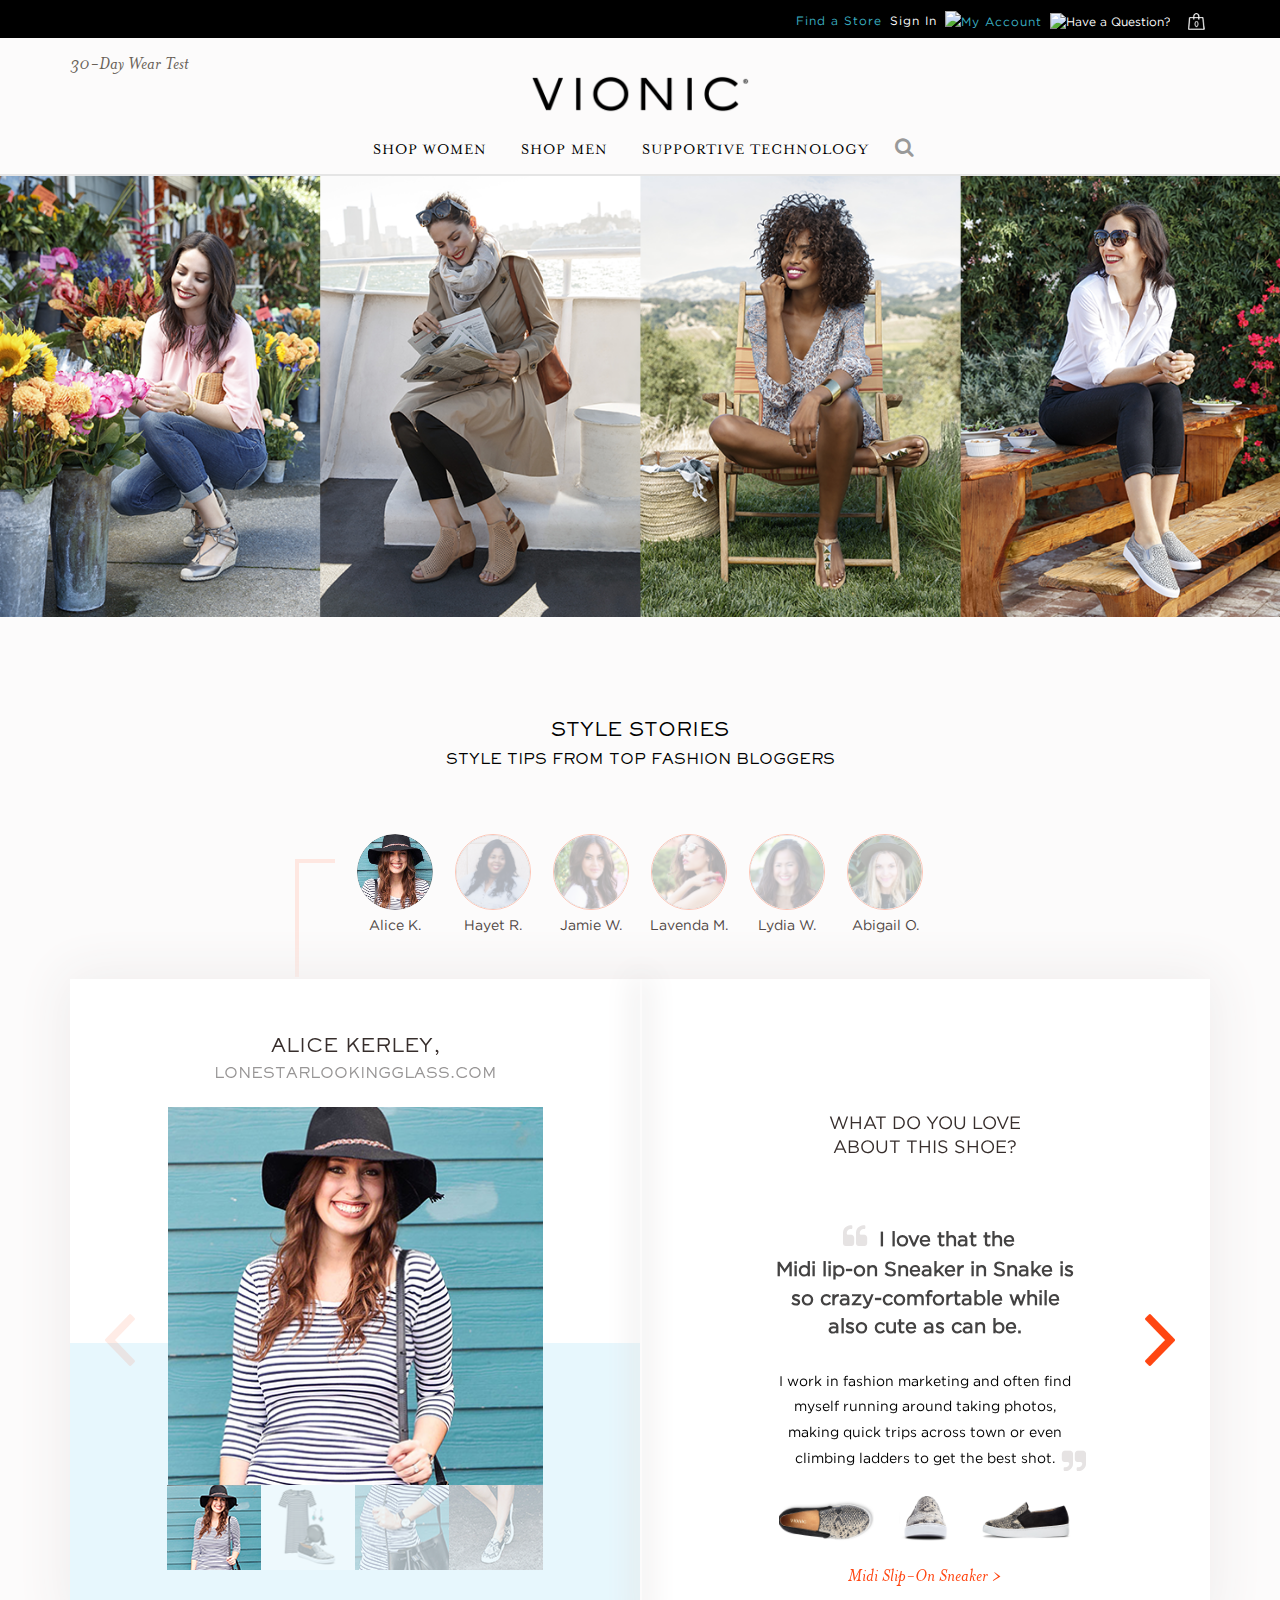
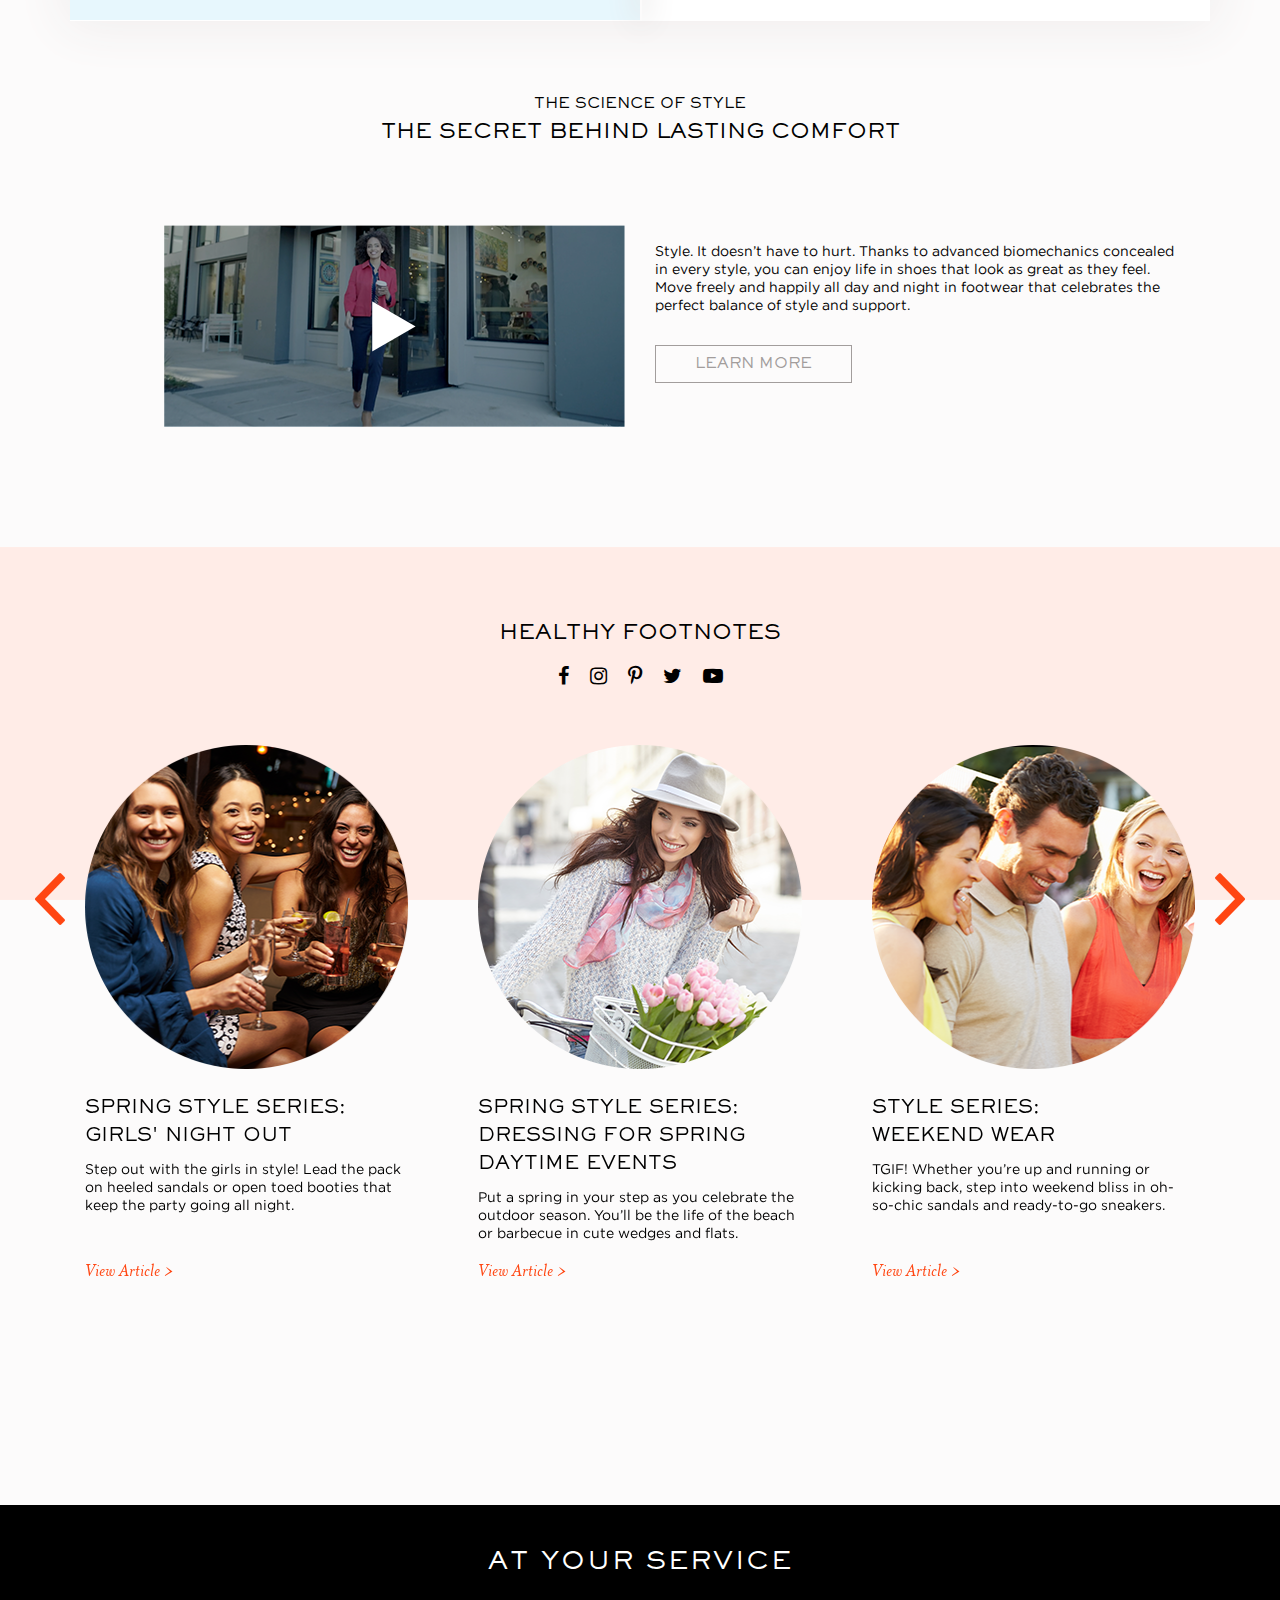
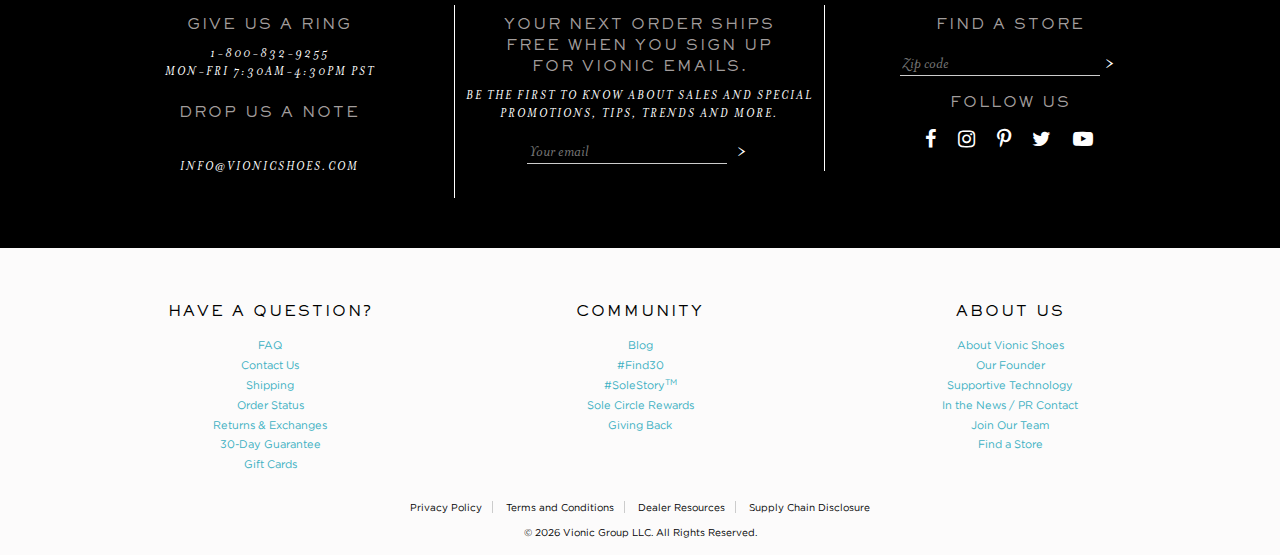
==== commit 1acd66ed: "CSS update for responsive" ====
--- a/VionicShoes/index.html
+++ b/VionicShoes/index.html
@@ -2,7 +2,7 @@
 <html lang="en">
   <head>
     <meta charset="UTF-8">
-    <meta name="viewport" content="width=device-width, initial-scale=1">
+    <meta name="viewport" content="width=device-width, initial-scale=1, maximum-scale=1, user-scalable=0">
     <link rel="icon" href="https://vionicshoes.scdn1.secure.raxcdn.com/media/favicon/stores/14/favicon.png" type="image/png" sizes="16x16">
     <title>Vionic Shoes</title>
     <!--style-sheets: begin-->
@@ -23,7 +23,7 @@
           <div class="nav-top-right">
             <ul>
               <li><a href="#">Find a Store</a></li>
-              <li><a class="signin-text" href="#">Sign In</a></li>
+              <li><a href="#" class="signin-text">Sign In</a></li>
               <li><a href="#"><img class="top-icon" src="https://vionicshoes.scdn1.secure.raxcdn.com/media/wysiwyg/global-images/account_icon_02.png" alt="My Account"></a></li>
               <li><img class="top-icon" src="https://vionicshoes.scdn1.secure.raxcdn.com/media/wysiwyg/global-images/question_icon_02.png" alt="Have a Question?"></li>
               <li><a href="#"><img class="top-icon-cart" src="images/sprite-cart-v1.png" alt="My Account"></a></li>
@@ -118,7 +118,7 @@
                         <li><a href="#"><span class="li-head">Men's Shoes</span></a>
                           <img class="li-img" src="https://vionicshoes.scdn1.secure.raxcdn.com/media/wysiwyg/product-images/misc/nav_active_tech_circle_1.png" alt="Men's Shoes">
                         </li>
-                        <li><a href="#">men's shoes</a></li>
+                        <li><a href="#">Men's shoes</a></li>
                         <li><a href="#">Active & Sneakers</a></li>
                         <li><a href="#">Casual</a></li>
                         <li><a href="#">Sandals</a></li>
@@ -286,8 +286,8 @@
     <!--top banner end-->
     <!--style story section begin--> 
     <section class="s-story-slider" id="s-story-slider">
-      <div class="container ">
-        <div class="col-md-12">
+      <div class="container">
+        <div class="col-sm-12 padding0">
           <h1>Style stories<br>
           <span class="text_sb-title">
           style tips from top fashion bloggers
@@ -382,13 +382,11 @@
               <div class="flex-container">
                 <img  id="hayet-big-img" class="img-responsive img-slider-wh" src="images/hayet/hayet-1.png" alt="Hayet Main Image" />
               </div>
-              <div class="flex-container">
-                <div class="bg-img-thumb">
+              <div class="flex-container bg-img-thumb">
                   <img id="hayet-1" class="img-thumb-btm active-thumb" src="images/hayet/hayet1-thumbnail.png" alt="Hayet Thumbnail" />
                   <img id="hayet-2" class="img-thumb-btm" src="images/hayet/hayet2-thumbnail.png" alt="Hayet Thumbnail" />
                   <img id="hayet-3" class="img-thumb-btm" src="images/hayet/hayet3-thumbnail.png" alt="Hayet Thumbnail" />
                   <img id="hayet-4" class="img-thumb-btm" src="images/hayet/hayet4-thumbnail.png" alt="Hayet Thumbnail" />
-                </div>
               </div>
             </div>
             <div class="col-md-6 col-sm-6 col-xs-12 abt-text ">
@@ -423,13 +421,11 @@
               <div class="flex-container">
                 <img id="jamie-big-img" class="img-responsive img-slider-wh" src="images/jamie/jamie-1.png" alt="Jamie Main Image" />
               </div>
-              <div class="flex-container">
-                <div class="bg-img-thumb">
+              <div class="flex-container bg-img-thumb">
                   <img id="jamie-1" class="img-thumb-btm active-thumb" src="images/jamie/jamie1-thumbnail.png" alt="Jamie Thumbnail" />
                   <img id="jamie-2" class="img-thumb-btm" src="images/jamie/jamie2-thumbnail.png" alt="Jamie Thumbnail" />
                   <img id="jamie-3" class="img-thumb-btm" src="images/jamie/jamie3-thumbnail.png" alt="Jamie Thumbnail" />
                   <img id="jamie-4" class="img-thumb-btm" src="images/jamie/jamie4-thumbnail.png" alt="Jamie Thumbnail" />
-                </div>
               </div>
             </div>
             <div class="col-md-6 col-sm-6  col-xs-12 abt-text">
@@ -466,13 +462,11 @@
               <div class="flex-container">
                 <img id="lavenda-big-img" class="img-responsive img-slider-wh" src="images/lavenda/lavenda-1.png" alt="Lavenda Main Image" />
               </div>
-              <div class="flex-container">
-                <div class="bg-img-thumb">
+              <div class="flex-container bg-img-thumb">
                   <img id="lavenda-1" class="img-thumb-btm active-thumb" src="images/lavenda/lavenda1-thumbnail.png" alt="Lavenda Thumbnail" />
                   <img id="lavenda-2" class="img-thumb-btm" src="images/lavenda/lavenda2-thumbnail.png" alt="Lavenda Thumbnail" />
                   <img id="lavenda-3"class="img-thumb-btm" src="images/lavenda/lavenda3-thumbnail.png" alt="Lavenda Thumbnail" />
                   <img id="lavenda-4" class="img-thumb-btm" src="images/lavenda/lavenda4-thumbnail.png" alt="Lavenda Thumbnail" />
-                </div>
               </div>
             </div>
             <div class="col-md-6 col-sm-6 t col-xs-12 abt-text">
@@ -507,13 +501,11 @@
               <div class="flex-container">
                 <img id="lydia-big-img" class="img-responsive img-slider-wh" src="images/lydia/lydia-1.png" alt="Lydia Main Image" />
               </div>
-              <div class="flex-container">
-                <div class="bg-img-thumb">
+              <div class="flex-container bg-img-thumb">
                   <img id="lydia-1" class="img-thumb-btm active-thumb" src="images/lydia/lydia1-thumbnail.png" alt="Lydia Thumbnail" />
                   <img id="lydia-2" class="img-thumb-btm" src="images/lydia/lydia2-thumbnail.png" alt="Lydia Thumbnail" />
                   <img id="lydia-3" class="img-thumb-btm" src="images/lydia/lydia3-thumbnail.png" alt="Lydia Thumbnail" />
                   <img id="lydia-4" class="img-thumb-btm" src="images/lydia/lydia4-thumbnail.png" alt="Lydia Thumbnail" />
-                </div>
               </div>
             </div>
             <div class="col-md-6 col-sm-6 col-xs-12 abt-text">
@@ -549,13 +541,11 @@
               <div class="flex-container">
                 <img id="abigail-big-img" class="img-responsive img-slider-wh" src="images/abigail/abigail-1.png" alt="Abigail Main Image">
               </div>
-              <div class="flex-container">
-                <div class="bg-img-thumb">
+              <div class="flex-container bg-img-thumb">
                   <img id="abigail-1" class="img-thumb-btm active-thumb" src="images/abigail/abigail1-thumbnail.png" alt="Abigail1 Thumbnail" />
                   <img id="abigail-2" class="img-thumb-btm" src="images/abigail/abigail2-thumbnail.png" alt="Abigail1 Thumbnail" />
                   <img id="abigail-3" class="img-thumb-btm" src="images/abigail/abigail3-thumbnail.png" alt="Abigail1 Thumbnail" />
                   <img id="abigail-4" class="img-thumb-btm" src="images/abigail/abigail4-thumbnail.png" alt="Abigail1 Thumbnail" />
-                </div>
               </div>
             </div>
             <div class="col-md-6 col-sm-6 col-xs-12 abt-text">
@@ -637,7 +627,7 @@
 							</div>
 					</div>
 					<div class="slide slide-box">
- 							<a href="#"><img src="images/circle-img2.png" class="img-circle" alt="Footnote Image" /></a>
+ 							<a href="#"><img src="images/circle-img2.png" class="img-circle" alt="Footnote Image"/></a>
 							<div class="col-xs-12 style-str-head">
 							  Spring style series:
 							  dressing for spring
@@ -834,7 +824,8 @@
             <li><a href="http://media.vionicgroup.com" target="_blank">Dealer Resources</a></li>
             <li><a href="https://www.vionicshoes.com/supply-chain-disclosure" target="_blank">Supply Chain Disclosure</a></li>
           </ul>
-          © 2017 Vionic Group LLC
+          © <script type="text/javascript">document.write(new Date().getFullYear());</script>
+            Vionic Group LLC. All Rights Reserved.
         </div>
       </div>
     </div>
--- a/VionicShoes/css/style.css
+++ b/VionicShoes/css/style.css
@@ -64,7 +64,7 @@
 	line-height: 24px;
 	color: #fff;
 	text-align: center;
-	text-decoration:uppercase;
+ 	text-transform:uppercase;
 }
 
 .s-story-slider .bx-pager a h6 {
@@ -457,15 +457,15 @@
 }
 
 .btn-get-learnmore {
-	font-family: 'SackersGothicStd-Medium';
-	font-size: 14px;
-	color: #a29d9c;
-	padding: 5px 39px;
-	background-color: transparent;
-	border: 1px solid #ccc;
-	position: relative;
-	margin-top: 17px;
-    text-decoration:uppercase;
+    font-family: 'SackersGothicStd-Medium';
+    font-size: 14px;
+    color: #a29d9c;
+    padding: 8px 39px;
+    background-color: transparent;
+    border: 1px solid #a29d9c;
+    position: relative;
+    margin-top: 17px;
+    text-transform: uppercase;
 }
 
 .bg-footnotes {
@@ -1123,7 +1123,7 @@
     width: 30px;
     height: 52px;
     position: absolute;
-    top: 26.1%;
+    top: 144px;
     margin-top: -16px;
     outline: 0;
     text-indent: -9999px;
@@ -1287,7 +1287,7 @@
 	display: block;
 	line-height: normal;
 	margin: 0;
-	padding: 5px 0;
+	padding: 3px 0;
 }
 
 .categories-list li :hover {
@@ -1449,7 +1449,7 @@
 	font-size: 14px;
 	color: #000;
 	font-family: 'SackersGothicStd-Medium';
-	text-decoration:uppercase;
+ 	text-transform:uppercase;
 }
 
 .foot-head h2 {
@@ -1457,7 +1457,7 @@
 	color: #000;
 	font-family: 'SackersGothicStd-Medium';
 	margin-top: 5px;
-	text-decoration:uppercase;
+ 	text-transform:uppercase;
 }
 
 .bg-footnotes .slide-box {
@@ -1475,6 +1475,8 @@
     padding: 0;
     text-transform: uppercase;
     font-family: 'SackersGothicStd-Medium';
+	float: left;
+    width: 100%;
 }
 /*Animation--*/
 
--- a/VionicShoes/css/responsive.css
+++ b/VionicShoes/css/responsive.css
@@ -32,14 +32,17 @@
 }
 
 @media only screen and (min-device-width: 768px) and (max-device-width: 1024px) {
+	.s-story-slider h1 {
+    margin: 50px 0 50px 0;
+	}
 	.s-story-slider .bx-wrapper .bx-next {
 		right: -0px !important;
 		background-size: 70% !important;
-		top: 45.3% !important;
+		top: 241px !important;
 	}
 	.s-story-slider .bx-wrapper .bx-prev {
 		left: 5px !important;
-		top: 45.3% !important;
+		top: 241px !important;
 		background-size: 70% !important;
 	}
 	.view-article {
@@ -70,7 +73,7 @@
 	.foot-head {
 		font-size: 18px;
 		margin: 5% 0;
-		margin-top: 0;
+    margin-top: 40px;
 	}
 	.li-img {
 		width: 45px;
@@ -166,7 +169,8 @@
 		font-size: 12px;
 	}
 	.view-article a {
-		margin-top: 0;
+		margin-top: 10px;
+		margin-bottom: 15px;
 	}
 	.text-right::before {
 		left: -25px;
@@ -186,10 +190,10 @@
 		font-size: 12px;
 	}
 	.bg-footnotes .slide-box {
-		min-height: 470px;
+		min-height: 490px;
 	}
 	.bg-footnotes {
-		margin: 0 0 60px 0;
+		margin: 0;
         background-position: 0px -50px;
 	}
 	.style-str-head {
@@ -236,6 +240,13 @@
 .abt-text .text-right {
     line-height: 20px;
 }
+.s-story-slider .bx-wrapper {
+    padding-top: 15px !important;
+}
+.bg-img-thumb {
+    margin-bottom: 30px;
+}
+
 }
 
 @media only screen and (max-width: 767px) {
@@ -258,14 +269,16 @@
 	.bg-big h2 span {
 		font-size: 12px;
 		color: #989696;
+		font-weight: normal;
 	}
 	.abt-text h1 {
 		font-size: 16px;
 		margin-top: 0;
 		color: #000;
 	}
-	.text-right {
+	.abt-text .text-right {
 		font-size: 15px;
+		margin-bottom: 35px;
 	}
 	.testimonials-content {
 		display: none;
@@ -331,11 +344,11 @@
 	.mb-view {
 		display: block;
 	}
-	.footer .links,
-	.footer .block-subscribe {
+	.footer .links {
 		text-transform: uppercase;
 		font-size: 12px;
 		text-align: left;
+		color: #837977;
 	}
 	.footer .links a {
 		color: #636363;
@@ -356,9 +369,9 @@
 		line-height: 1.4;
 		padding: 4px 0;
 	}
-	.footer .block-title,
-	.footer address {
-		color: rgba(234, 105, 83, 1);
+	.footer .block-title {
+		color: #ff4713;
+		font-size:12px;
 	}
 	.links-btm {}
 	.links {
@@ -387,7 +400,7 @@
 		margin: 2% 0;
 		text-align: center;
 		color: #000 !important;
-		font-size: 9px;
+		font-size: 8px;
 		border-top: 1px solid #ccc;
 		padding: 10px 5px 0 0px;
 	}
@@ -397,7 +410,7 @@
 	margin-bottom: 7px;
 }
 .bot-links ul li a {
-    font-size: 10px;
+    font-size: 8px;
 }
 .bot-links ul li:last-child {
     border: 0;
@@ -455,20 +468,20 @@
 		padding: 26px 0 20px 0px;
 	}
 	.brdr-icon-1 {
-		border-right: 1px solid #ccc;
-		border-left: 1px solid #ccc;
+		border-right: 1px solid #eee;
+		border-left: 1px solid #eee;
 		padding: 26px 0 17px 0;
 	}
 	.brdr-icon {
-		border-right: 1px solid #ccc;
+		border-right: 1px solid #eee;
 		padding: 26px 0 17px 0;
 	}
 	.brdr-btn {
-		border-right: 1px solid #ccc !important;
+		border-right: 1px solid #eee !important;
 	}
 	.navbar-header {
-		border-top: 1px solid #ccc;
-		border-bottom: 1px solid #ccc;
+		border-top: 1px solid #eee;
+		border-bottom: 1px solid #eee;
 	}
 	.s-story-slider .carousel-indicators li {
 		display: inline-block;
@@ -504,14 +517,14 @@
 	.s-story-slider .bx-wrapper .bx-prev {
     left: 10px !important;
     background: url(../images/left-arrow.png) no-repeat !important;
-    top: 33% !important;
+    top: 275px !important;
     background-size: 100% !important;
     width: 20px !important;
 	}
 	.s-story-slider .bx-wrapper .bx-next {
     right: 10px !important;
     background: url(../images/right-arrow.png) no-repeat !important;
-    top: 33% !important;
+    top: 275px !important;
     background-size: 100% !important;
     width: 20px !important;
 	}
@@ -543,11 +556,11 @@
 		padding: 0;
 	}
 	.bg-footnotes .style-str-head {
-		margin-bottom: 0;
-		font-size: 12px;
-		line-height: 22px;
-		margin-top: 15px;
-		text-align: center;
+    margin-bottom: 0;
+    font-size: 14px;
+    line-height: 19px;
+    margin-top: 15px;
+    text-align: center;
 	}
 	.footer-container {
 		display: block;
@@ -560,16 +573,19 @@
 		padding: 0 !important;
 	}
 	.s-story-slider .view-article {
-		margin: 0;
-	}
-	span.text_sb-title {
-		font-size: 16px;
+		margin: 10px 0;
+	}
+	.s-story-slider .text_sb-title {
+    font-size: 11px;
+    color: #000;
+}
+	.foot-head .text_sb-title {
+		font-size: 12px;
 		color: #000;
-		padding-top: 10px;
-		float: left;
-		line-height:24px;
-		width: 100%;
-	}
+	}
+	.foot-head h2 {
+    font-size: 16px;
+}
 	.bg-footnotes {
 		background-position: 0px -110px;
 		    margin: 0;
@@ -612,10 +628,13 @@
     font-size: 16px;
     margin-bottom: 20px;
     margin-top: 10px;
+	color: #000;
 }
 .abt-text .text-right b {
     font-size: 14px;
     margin-bottom: 10px;
+	    color: #000;
+		font-weight:bold;
 }
 .abt-text .text-right p {
     font-size: 13px;
@@ -628,6 +647,7 @@
     width: 100%;
     float: left;
     margin-top: 20px;
+	    font-size: 12px;
 }
 	.img-thumb-btm {
     width: 60px;
@@ -635,11 +655,11 @@
     position: relative;
 	}
 	.foot-notes {
-    font-size: 18px;
+    font-size: 16px;
     margin: 35px 0 45px 0;
 }
 .bg-footnotes .bx-wrapper .bx-controls-direction a {
-    top: 23%;
+	top: 75px;
 }
 .bg-footnotes .slide-box {
     min-height: 320px;
@@ -660,7 +680,7 @@
     margin-top: 13px;
 }
 .mb-view ul.nav.navbar-nav li {
-    background: #f1f1f1;
+    background: #eee;
     margin: 1px 0;
 	text-transform: capitalize;
 }
@@ -668,16 +688,31 @@
     margin-top: 0;
 }
 .abt-text .text-right .fa {
-    font-size: 20px !important;
+    font-size: 22px !important;
 }
 .view-article a {
     margin-top: 10px;
 	margin-bottom:20px;
 
 }
+.s-story-slider h1 {
+    margin: 20px 0 20px 0;
+}
+.vionic-logo {
+    max-width: 50%;
+    height: auto;
+}
 }
 
 @media only screen and (min-width: 620px) and (max-width: 767px) {
+		.s-story-slider .text_sb-title {
+    font-size: 12px;
+    color: #000;
+}
+	.footer .block-title {
+		color: #ff4713;
+		font-size:14px;
+	}
 	.img-tumbnail1 {
     width: 70px;
     height: 70px;
@@ -711,12 +746,14 @@
     height: 60px;
 }
 .s-story-slider .bx-controls.bx-has-controls-direction .bx-next {
-    top: 31% !important;
+    top: 269px !important;
     right: 50px !important;
+    width: 26px !important;
 }
 .s-story-slider .bx-controls.bx-has-controls-direction .bx-prev {
-    top: 31% !important;
+    top: 269px !important;
     left: 50px !important;
+	width: 26px !important;
 }
 .abt-text .text-right b {
     font-size: 17px;
@@ -752,27 +789,52 @@
 }
 .bg-footnotes .bx-wrapper .bx-controls-direction a.bx-next {
     right: -60px !important;
-	top: 32%;
+	top: 117px;
+	background-size: 90%;
 }
 .bg-footnotes .bx-wrapper .bx-controls-direction a.bx-prev {
     left: -60px !important;
-	top: 32%;
+	top: 117px;
+	background-size: 90% !important;
 }
 .footer-mobile .links {
     padding: 0 30px;
 }
 .bg-footnotes {
     background-position: 0px -80px !important;
+	margin-bottom: 30px;
+}
+.brdr-icon-1 {
+    padding: 26px 15px 17px 15px;
+}
+
+.brdr-icon {
+    padding: 26px 15px 17px 15px;
+}
+.spec-cart {
+    padding: 26px 15px 20px 15px;
+}
+.mb-view .mobile-nav .lable {
+    font-size: 18px;
+}
+.mb-view .navbar-toggle .icon-bar {
+    width: 32px;
+    height: 3px;
+    background: #989898 !important;
+}
+.mb-view .navbar-toggle .icon-bar+.icon-bar {
+    margin-top: 5px;
+}
+.s-story-slider .bx-pager a h6 {
+    font-size: 14px;
+}
+.bg-footnotes .slide-box {
+    min-height: 335px;
+}
+.foot-notes {
+    margin: 35px 0 25px 0;
 }
 	
-}
-@media only screen and (min-width: 412px) and (max-width: 732px) {
-.s-story-slider .bx-wrapper .bx-next {
-    top: 34% !important;
-}
-.s-story-slider .bx-wrapper .bx-prev {
-    top: 34% !important;
-}
 }
 
 @media only screen and (min-width: 320px) and (max-width: 550px) {
@@ -782,6 +844,10 @@
 }
 
 @media only screen and (min-width: 320px) and (max-width: 350px) {
+	.s-story-slider .text_sb-title {
+    font-size: 10px;
+    color: #000;
+}
 	.mb-view .navbar-toggle {
 		
 	}
@@ -794,12 +860,12 @@
 	}
 	.s-story-slider .bx-wrapper .bx-next {
     right: 0px !important;
-    top: 33% !important;
+    top: 278px !important;
     background-size: 80% !important;
 }
 .s-story-slider .bx-wrapper .bx-prev {
     left: 5px !important;
-    top: 33% !important;
+    top: 278px !important;
     background-size: 80% !important;
  }
  .img-thumb-right {
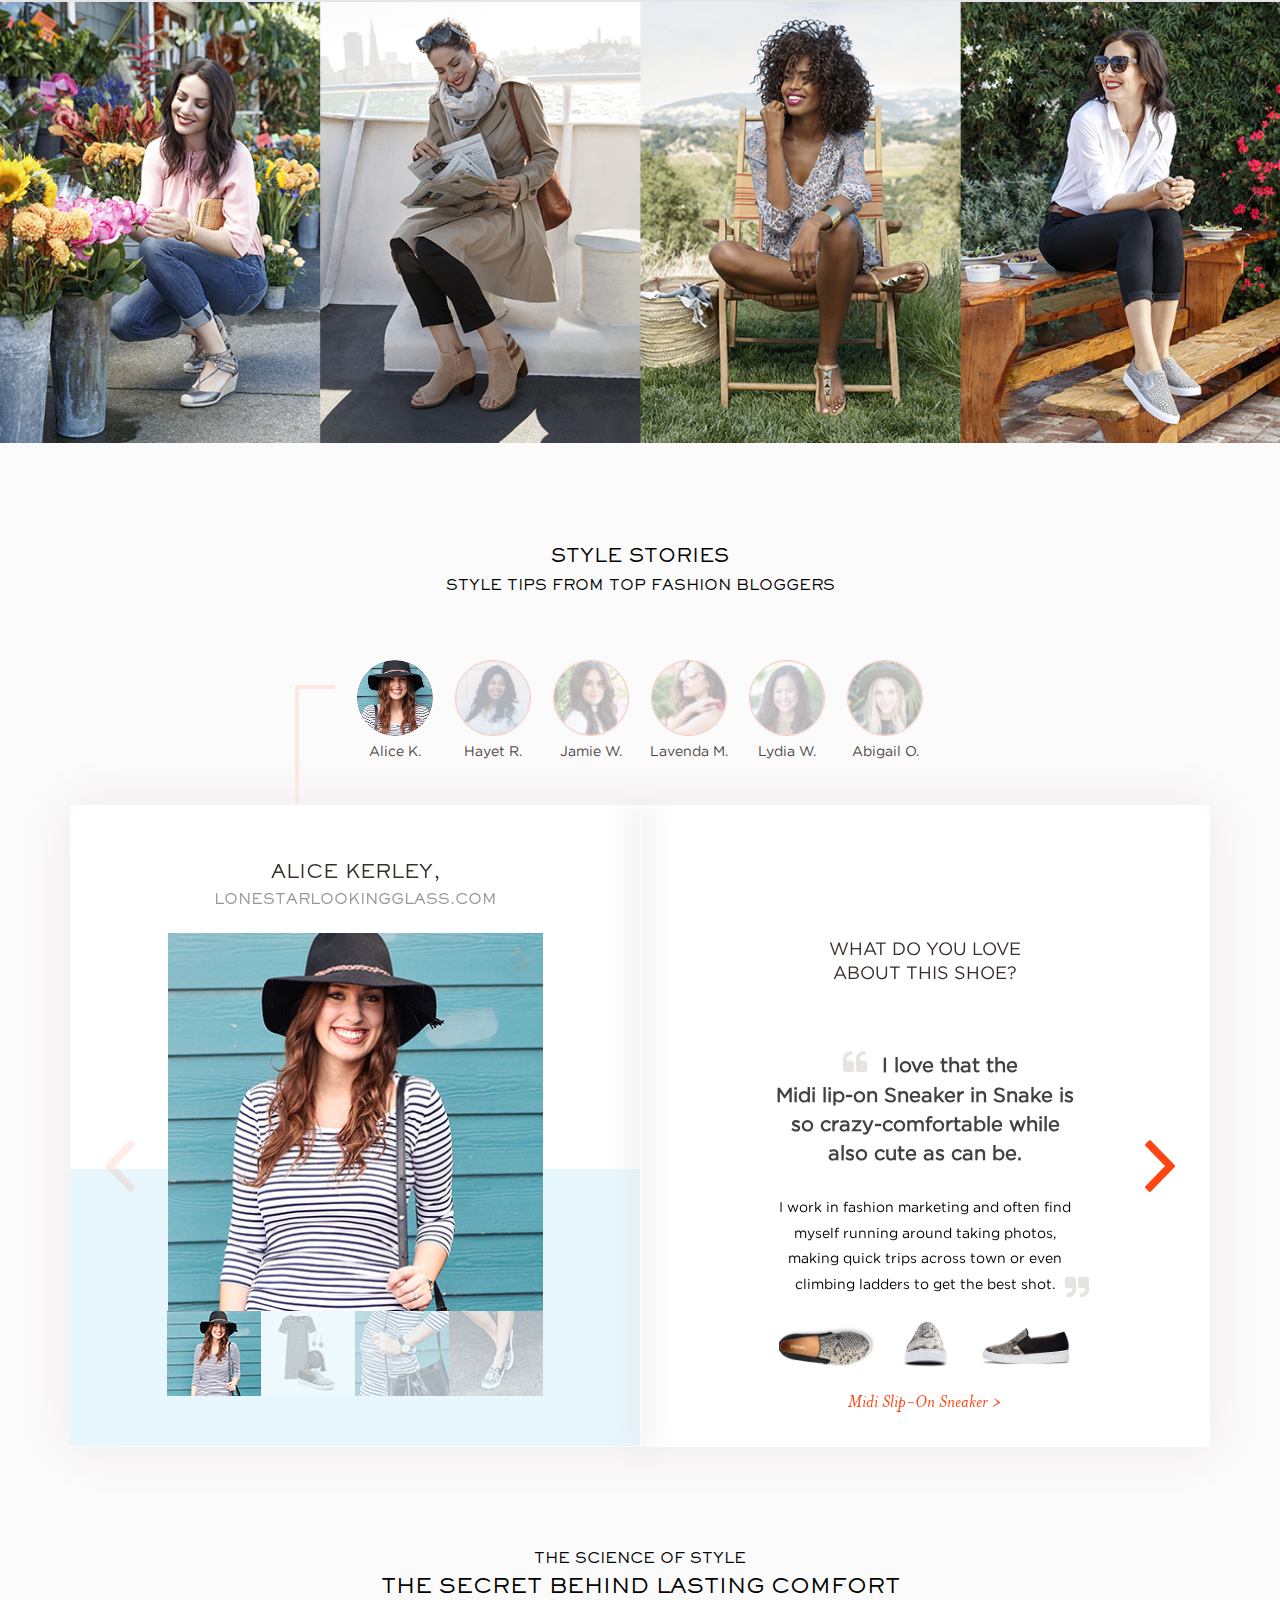
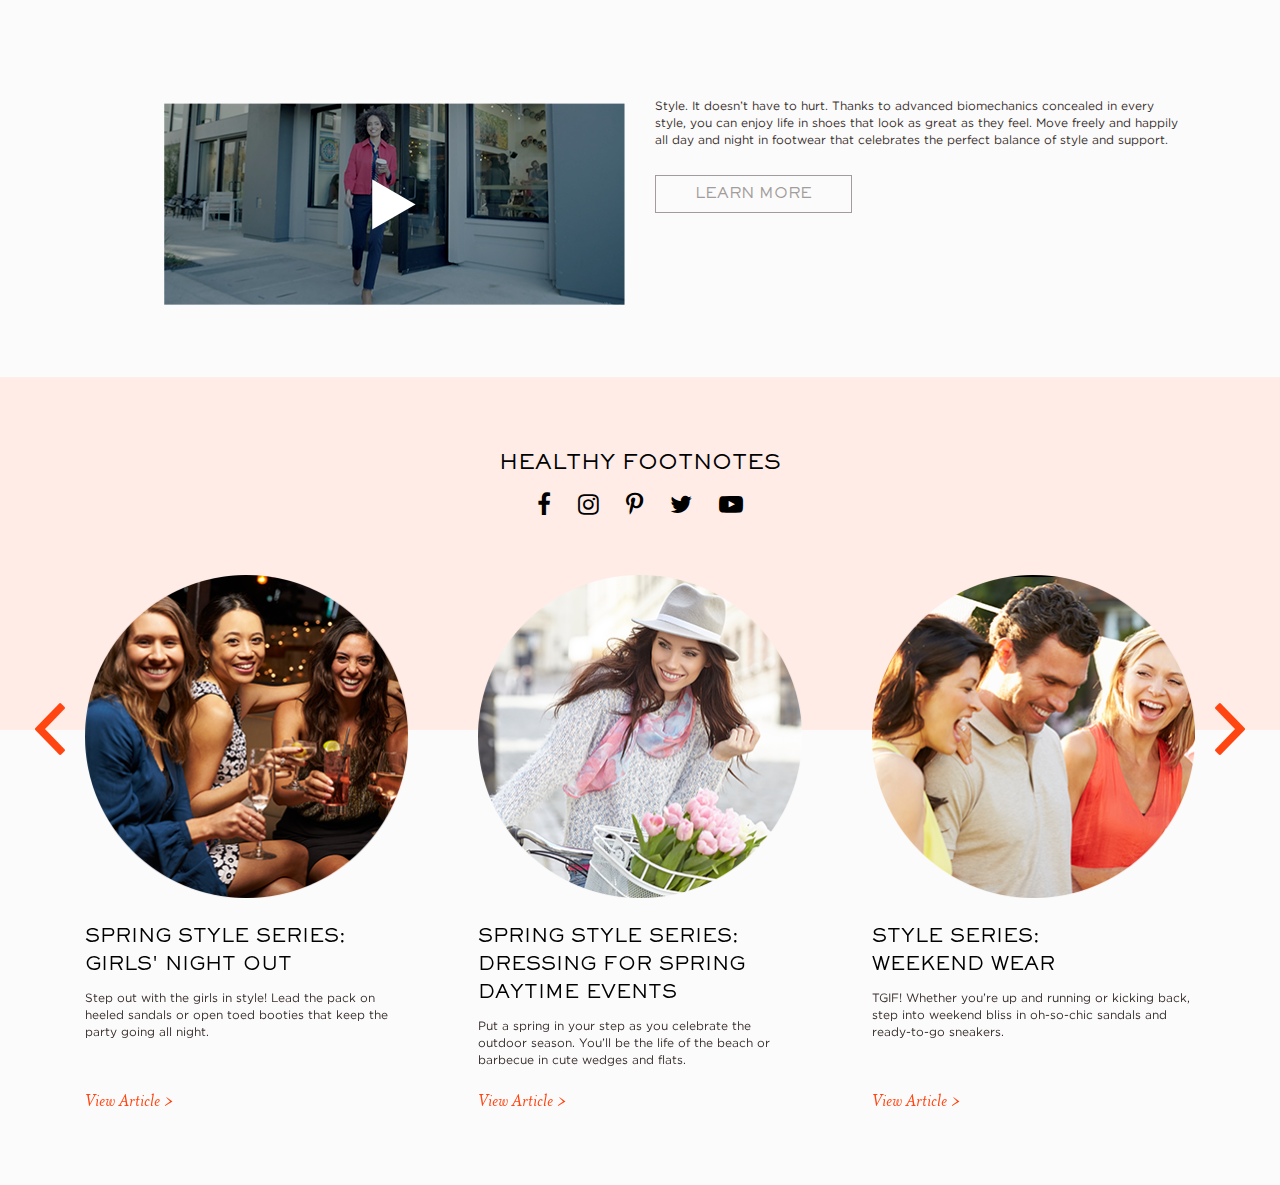
==== commit b2edf74e: "Remove header footer and related to CSS" ====
--- a/VionicShoes/index.html
+++ b/VionicShoes/index.html
@@ -12,271 +12,9 @@
     <link href="lib/font/css/font-awesome.min.css" rel="stylesheet" type="text/css"/>
     <link href="lib/boxslider/css/jquery.bxslider.css" rel="stylesheet" type="text/css"/>
     <!--style-sheets: end-->
-	
-	<script src="lib/headerjs/head.min.js" type="text/javascript"></script>
+    <script src="lib/headerjs/head.min.js" type="text/javascript"></script>
   </head>
   <body>
-    <!--top header begin-->
-     <header>
-      <div class="header-top-right">
-        <div class="container">
-          <div class="nav-top-right">
-            <ul>
-              <li><a href="#">Find a Store</a></li>
-              <li><a href="#" class="signin-text">Sign In</a></li>
-              <li><a href="#"><img class="top-icon" src="https://vionicshoes.scdn1.secure.raxcdn.com/media/wysiwyg/global-images/account_icon_02.png" alt="My Account"></a></li>
-              <li><img class="top-icon" src="https://vionicshoes.scdn1.secure.raxcdn.com/media/wysiwyg/global-images/question_icon_02.png" alt="Have a Question?"></li>
-              <li><a href="#"><img class="top-icon-cart" src="images/sprite-cart-v1.png" alt="My Account"></a></li>
-            </ul>
-          </div>
-        </div>
-      </div>
-      <div class="container ">
-        <div class="col-md-12 padding0">
-          <div class="top-header-message">
-            <a href="#">30-Day Wear Test</a>
-          </div>
-          <div class="logo-container">
-            <img class="logo-web" src="images/logo.gif" alt="Logo">
-          </div>
-        </div>
-      </div>
-      <div class="container ">
-        <div class="navigation">
-           <nav class="menu">
-            <ul>
-              <li class="drop-down">
-                <a href="#">Shop Women</a>
-                <div class="mega-menu fadeIn animated ">
-                  <div class="mm-3column">
-                    <div class="categories-list">
-                      <ul class="sub-nav-ul">
-                        <li><a href="#"><span class="li-head">Women's Shoes</span></a>
-                          <img class="li-img" src="https://vionicshoes.scdn1.secure.raxcdn.com/media/wysiwyg/product-images/misc/nav_calypso_pewter_circle_1.png" alt="Women's Shoes">
-                        </li>
-                        <li><a href="#">Sandals</a></li>
-                        <li><a href="#">Heels & Wedges</a></li>
-                        <li><a href="#">Flats & Loafers</a></li>
-                        <li><a href="#">Boots & Booties</a></li>
-                        <li><a href="#">Active & Sneakers</a></li>
-                        <li><a href="#">Slippers</a></li>
-                        <li><a href="#">All Women's Shoes</a></li>
-                      </ul>
-                    </div>
-                  </div>
-                  <div class="mm-3column">
-                    <div class="categories-list">
-                      <ul class="sub-nav-ul">
-                        <li><a href="#"><span class="li-head">Spotlight</span></a>
-                          <img class="li-img" src="https://vionicshoes.scdn1.secure.raxcdn.com/media/wysiwyg/product-images/misc/nav_hightide_pewter_circle_1.png" alt="Women's New Arrivals">
-                        </li>
-                        <li><a href="#">New Arrivals</a></li>
-                        <li><a href="#">Tide Collection</a></li>
-                        <li><a href="#">Beach Collection</a></li>
-                        <li><a href="#">Wear to Work</a></li>
-                        <li><a href="#">Wide Widths</a></li>
-                        <li><a href="#">Weather Resistant</a></li>
-                        <li><a href="#">Top Rated</a></li>
-                        <li><a href="#">Animal Print</a></li>
-                        <li><a href="#">Women's Sale</a></li>
-                      </ul>
-                    </div>
-                  </div>
-                  <div class="mm-3column">
-                    <div class="categories-list">
-                      <ul>
-                        <li><a href="#"><span class="li-head">Orthotic Inserts</span></a></li>
-                        <li><a href="#">Shop Orthotics</a></li>
-                        <li><a href="#">About Our Orthotics</a></li>
-                        <li><a href="#">Orthotics for Plantar Fasciitis</a></li>
-                        <li><a href="#">Gift Cards</a></li>
-                      </ul>
-                    </div>
-                  </div>
-                  <div class="mm-3column">
-                    <div class="categories-list">
-                      <ul>
-                        <li><a href="#"><span class="li-head">Style Stories</span></a></li>
-                        <li><a href="#">Lucinda Flat</a></li>
-                        <li><a href="#">Midi Perf Sneaker</a></li>
-                        <li><a href="#">Valeri Espadrille</a></li>
-                        <li><a href="#">Calypso Wedge</a></li>
-                        <li><a href="#">Elation Sneaker</a></li>
-                        <li><a href="#">Spring 2017 Lookbook</a></li>
-                        <li><a href="#">Winter 2016 Lookbook</a></li>
-                      </ul>
-                    </div>
-                  </div>
-                </div>
-              </li>
-              <li class="drop-down">
-                <a href="#">Shop Men</a>
-                <div class="mega-menu fadeIn animated middle-nav">
-                  <div class="mm-3column">
-                    <div class="categories-list">
-                      <ul class="sub-nav-ul">
-                        <li><a href="#"><span class="li-head">Men's Shoes</span></a>
-                          <img class="li-img" src="https://vionicshoes.scdn1.secure.raxcdn.com/media/wysiwyg/product-images/misc/nav_active_tech_circle_1.png" alt="Men's Shoes">
-                        </li>
-                        <li><a href="#">Men's shoes</a></li>
-                        <li><a href="#">Active & Sneakers</a></li>
-                        <li><a href="#">Casual</a></li>
-                        <li><a href="#">Sandals</a></li>
-                        <li><a href="#">All Men's Shoes</a></li>
-                      </ul>
-                    </div>
-                  </div>
-                  <div class="mm-3column">
-                    <div class="categories-list">
-                      <ul class="sub-nav-ul">
-                        <li><a href="#"><span class="li-head">Spotlight</span></a>
-                          <img class="li-img" src="https://vionicshoes.scdn1.secure.raxcdn.com/media/wysiwyg/product-images/misc/nav_sandal_tech_circle_1.png" alt="Men's New Arrivals">
-                        </li>
-                        <li><a href="#">New Arrivals</a></li>
-                        <li><a href="#">Top Rated</a></li>
-                        <li><a href="#">Men's Sale</a></li>
-                      </ul>
-                    </div>
-                  </div>
-                  <div class="mm-3column">
-                    <div class="categories-list">
-                      <ul>
-                        <li><a href="#"><span class="li-head">Orthotic Inserts</span></a></li>
-                        <li><a href="#">Shop Orthotics</a></li>
-                        <li><a href="#">About Our Orthotics</a></li>
-                        <li><a href="#">Orthotics for Plantar Fasciitis</a></li>
-                        <li><a href="#">Gift Cards</a></li>
-                      </ul>
-                    </div>
-                  </div>
-                </div>
-              </li>
-              <li class="drop-down">
-                <a href="#">Supportive Technology</a>
-                <div class="mega-menu fadeIn animated last-nav">
-                  <div class="mm-3column">
-                    <div class="categories-list">
-                      <ul>
-                        <li><a href="#"><span class="li-head">Vionic Innovation lab</span></a></li>
-                        <li><a href="#"><span class="li-head">Meet The Expert</span></a></li>
-                        <li><a href="#">Andrew Weil, MD</a></li>
-                        <li><a href="#">Jackie Sutera, DPM</a></li>
-                        <li><a href="#">Brian Hoke</a></li>
-                        <li><a href="#">Juliet Kaska</a></li>
-                        <li><a href="#">Trevor Prior, DPM</a></li>
-                        <li><a href="#">David Armstrong, MD, PhD</a></li>
-                      </ul>
-                    </div>
-                  </div>
-                  <div class="mm-3column">
-                    <div class="categories-list">
-                      <ul>
-                        <li><a href="#"><span class="li-head">Supportive Technology</span></a></li>
-                        <li><a href="#">Natural Alignment (Orthaheel Technology)</a></li>
-                        <li><a href="#">Elevated Technology</a></li>
-                        <li><a href="#">APMA Approved/Accepted</a></li>
-                        <li><a href="#">Heel Pain Study</a></li>
-                        <li><a href="#"><span class="li-head">Footwear</span></a></li>
-                        <li><a href="#">Comfortable Walking Sandals</a></li>
-                        <li><a href="#">Orthotic Sandals</a></li>
-                        <li><a href="#">Performance Walking Shoes</a></li>
-                        <li><a href="#">Orthotic Slippers</a></li>
-                      </ul>
-                    </div>
-                  </div>
-                  <div class="mm-3column">
-                    <div class="categories-list">
-                      <ul>
-                        <li><a href="#"><span class="li-head">Health Guides</span></a></li>
-                        <li><a href="#">Walk. Move. Live</a></li>
-                        <li><a href="#">#Find30</a></li>
-                        <li><a href="#">ZenFitness30 Method</a></li>
-                        <li><a href="#">Plantar Fasciitis</a></li>
-                        <li><a href="#">Heel Pain</a></li>
-                        <li><a href="#">Healthy Standing Guide</a></li>
-                        <li><a href="#">More Health + Style</a></li>
-                      </ul>
-                    </div>
-                  </div>
-                  <div class="mm-3column">
-                    <div class="categories-list">
-                      <ul>
-                        <li><a href="#"><span class="li-head">Community</span></a></li>
-                        <li><a href="#">Blog</a></li>
-                        <li><a href="#">#SoleStory</a></li>
-                        <li><a href="#">Sole Circle Rewards</a></li>
-                        <li><a href="#">FacebookInstagramPinterest</a></li>
-                        <li><a href="#">Twitter Youtube</a></li>
-                        <li><span class="li-social">
-                          <a href="#"  class="social-icons"><i class="fa fa-facebook" aria-hidden="true"></i></a> 
-                          <a href="#"  class="social-icons"><i class="fa fa-instagram social-icons" aria-hidden="true"></i></a>
-                          <a href="#"  class="social-icons"><i class="fa fa-pinterest-p social-icons" aria-hidden="true"></i></a>
-                          <a href="#"  class="social-icons"><i class="fa fa-twitter social-icons" aria-hidden="true"></i></a>
-                          <a href="#"  class="social-icons"><i class="fa fa-youtube-play social-icons" aria-hidden="true"></i></a></span>
-                        </li>
-                      </ul>
-                    </div>
-                  </div>
-                </div>
-              </li>
-              <li class="search-nav-web"><a href="#" id="search-nav" class="button"><i class="fa fa-search" aria-hidden="true"></i></a></li>
-            </ul>
-          </nav>
-        </div>
-      </div>
-    </header>
-    <!--web version top header--> 
-    <section class="mb-view">
-      <div class="container-fluid padding0">
-        <div class="col-sm-12 text-center">
-            <img class="vionic-logo" src="images/vionic-logo.png" alt="Logo For Mobile">
-        </div>
-      </div>
-      <div class="container-fluid padding0">
-        <nav class="navbar navbar-default">
-            <!-- Brand and toggle get grouped for better mobile display -->
-            <div class="navbar-header">
-              <div class="pull-right header-right">
-                <span class="brdr-icon-1">
-                <a href="#"><i class="fa fa-search" aria-hidden="true"></i></a>
-                </span>
-                <span class="brdr-icon">
-                <a href="#"><i class="fa fa-user" aria-hidden="true"></i></a>
-                </span>
-                <span class="spec-cart">
-                <a href="#"><i class="fa fa-shopping-cart" aria-hidden="true"></i></a>
-                </span>
-              </div>
-              <button type="button" class="navbar-toggle collapsed brdr-btn mobile-nav" data-toggle="collapse" data-target="#bs-example-navbar-collapse-1" aria-expanded="false">
-                <span class="sr-only">Toggle navigation</span>
-                <span class="bars">
-                  <span class="icon-bar"></span>
-                  <span class="icon-bar"></span>
-                  <span class="icon-bar"></span>
-                </span>
-                <span class="lable">Menu</span>
-              </button>
-              <a class="navbar-brand" href="#"></a>
-            </div>
-            <!-- Collect the nav links, forms, and other content for toggling -->
-            <div class="collapse navbar-collapse" id="bs-example-navbar-collapse-1">
-              <ul class="nav navbar-nav">
-                <li class="active"><a href="#">Women<span class="sr-only">(current)</span></a></li>
-                <li><a href="#">Men</a></li>
-                <li><a href="#">Orthotics</a></li>
-                <li><a href="#">Cards</a></li>
-                <li><a href="#">Supportive Technology</a></li>
-                <li><a href="#">Natural Alignment</a></li>
-                <li><a href="#">Elevated Technology</a></li>
-                <li><a href="#">Comfortable Sandals</a></li>
-                <li><a href="#">Orthotic Slippers</a></li>
-              </ul>
-            </div>
-            <!-- /.navbar-collapse -->
-        </nav>
-       </div>
-    </section>
-    <!--top header end-->
     <!--top banner start-->
     <div class="container-fluid img-banner">
       <div class="row">	
@@ -289,39 +27,51 @@
       <div class="container">
         <div class="col-sm-12 padding0">
           <h1>Style stories<br>
-          <span class="text_sb-title">
-          style tips from top fashion bloggers
-          </span>
-		  </h1>
+            <span class="text_sb-title">
+            style tips from top fashion bloggers
+            </span>
+          </h1>
         </div>
         <div class="bx-pager" id="bx-pager">
           <a href="javascript:void(0)" data-slide-index="0">
-            <div><img class="img-tumbnail1 img-circle" src="images/alice/lonestarlookingglass-avatar.jpg" alt="Alice Top Thumbnail" /></div>
-            <div><h6>Alice K.</h6></div>
+            <div><img class="img-tumbnail1 img-circle" src="images/alice/lonestarlookingglass-avatar.jpg" alt="Alice Top Thumbnail"></div>
+            <div>
+              <h6>Alice K.</h6>
+            </div>
           </a>
           <a href="javascript:void(0)" data-slide-index="1">
-           <div><img class="img-tumbnail1 img-circle" src="images/hayet/thathayetrida-avatar.jpg" alt="Hayet Top Thumbnail" />
-            </div>
-			<div><h6>Hayet R.</h6></div>
+            <div><img class="img-tumbnail1 img-circle" src="images/hayet/thathayetrida-avatar.jpg" alt="Hayet Top Thumbnail">
+            </div>
+            <div>
+              <h6>Hayet R.</h6>
+            </div>
           </a>
           <a href="javascript:void(0)" data-slide-index="2">
-            <div><img class="img-tumbnail1 img-circle" src="images/jamie/glamlatte-avatar.jpg" alt="Jamie Top Thumbnail" />
-            </div>
-			<div><h6>Jamie W.</h6></div>
+            <div><img class="img-tumbnail1 img-circle" src="images/jamie/glamlatte-avatar.jpg" alt="Jamie Top Thumbnail">
+            </div>
+            <div>
+              <h6>Jamie W.</h6>
+            </div>
           </a>
           <a href="javascript:void(0)" data-slide-index="3">
-            <div><img class="img-tumbnail1 img-circle" src="images/lavenda/lavendascloset-avatar.jpg" alt="Lavenda Top Thumbnail" /></div>
-            <div><h6>Lavenda M.</h6></div>
+            <div><img class="img-tumbnail1 img-circle" src="images/lavenda/lavendascloset-avatar.jpg" alt="Lavenda Top Thumbnail"></div>
+            <div>
+              <h6>Lavenda M.</h6>
+            </div>
           </a>
           <a href="javascript:void(0)" data-slide-index="4">
-           <div><img class="img-tumbnail1 img-circle" src="images/lydia/jettingjewels-avatar.jpg" alt="Lydia Top Thumbnail" />
-           </div>
-		   <div><h6>Lydia W.</h6></div>
+            <div><img class="img-tumbnail1 img-circle" src="images/lydia/jettingjewels-avatar.jpg" alt="Lydia Top Thumbnail">
+            </div>
+            <div>
+              <h6>Lydia W.</h6>
+            </div>
           </a>
           <a href="javascript:void(0)" data-slide-index="5">
-            <div><img class="img-tumbnail1 img-circle" src="images/abigail/chicmamas-avatar.jpg" alt="Abigail Top Thumbnail" />
-            </div>
-			<div><h6>Abigail O.</h6></div>
+            <div><img class="img-tumbnail1 img-circle" src="images/abigail/chicmamas-avatar.jpg" alt="Abigail Top Thumbnail">
+            </div>
+            <div>
+              <h6>Abigail O.</h6>
+            </div>
           </a>
         </div>
         <div id="styleStorySlider">
@@ -331,19 +81,19 @@
                 <span>lonestarlookingglass.com</span>
               </h2>
               <div class="flex-container">
-                <img id="alice-big-img" class="img-responsive img-slider-wh" src="images/alice/alice-1.png" alt="Alice Main Image" />
+                <img id="alice-big-img" class="img-responsive img-slider-wh" src="images/alice/alice-1.png" alt="Alice Main Image">
               </div>
               <div class="flex-container bg-img-thumb">
-                <img id="alice-1" class="img-thumb-btm active-thumb" src="images/alice/alicethumb-1.png" alt="Alice Thumnail" />
-                <img id="alice-2"  class="img-thumb-btm" src="images/alice/alicethumb-2.png" alt="Alice Thumnail" />
-                <img id="alice-3" class="img-thumb-btm" src="images/alice/alicethumb-3.png" alt="Alice Thumnail" />
-                <img id="alice-4" class="img-thumb-btm" src="images/alice/alicethumb-4.png" alt="Alice Thumnail" />
+                <img id="alice-1" class="img-thumb-btm active-thumb" src="images/alice/alicethumb-1.png" alt="Alice Thumnail">
+                <img id="alice-2"  class="img-thumb-btm" src="images/alice/alicethumb-2.png" alt="Alice Thumnail">
+                <img id="alice-3" class="img-thumb-btm" src="images/alice/alicethumb-3.png" alt="Alice Thumnail">
+                <img id="alice-4" class="img-thumb-btm" src="images/alice/alicethumb-4.png" alt="Alice Thumnail">
               </div>
             </div>
             <div class="col-md-6 col-sm-6 col-xs-12 pull-right abt-text">
               <h2>What do you love<br> about this shoe?</h2>
               <div class="text-right">
-			  <i class="fa fa-quote-left" aria-hidden="true"></i>
+                <i class="fa fa-quote-left" aria-hidden="true"></i>
                 <b>
                 I love that the
                 </b> <br>
@@ -352,18 +102,18 @@
                 Snake is so crazy-comfortable while also cute as can be.
                 </b><br><br>
                 <span>
-                  I work in fashion marketing and often find myself running around taking photos, making quick trips across town or even climbing
-                  ladders to get the best shot.
+                I work in fashion marketing and often find myself running around taking photos, making quick trips across town or even climbing
+                ladders to get the best shot.
                 </span>
-				<i class="fa fa-quote-right" aria-hidden="true"></i>
+                <i class="fa fa-quote-right" aria-hidden="true"></i>
               </div>
               <br />
               <div class="text-right-icon">
-			    <ul>
-					<li><img class="img-thumb-right" src="images/alice/lonestarlookingglass-triptych-01.jpg" alt="Alice Shoes" /></li>
-					<li><img class="img-thumb-right" src="images/alice/lonestarlookingglass-triptych-02.jpg" alt="Alice Shoes" /></li>
-					<li><img class="img-thumb-right" src="images/alice/lonestarlookingglass-triptych-03.jpg" alt="Alice Shoes"></li>
-				</ul>
+                <ul>
+                  <li><img class="img-thumb-right" src="images/alice/lonestarlookingglass-triptych-01.jpg" alt="Alice Shoes" ></li>
+                  <li><img class="img-thumb-right" src="images/alice/lonestarlookingglass-triptych-02.jpg" alt="Alice Shoes" ></li>
+                  <li><img class="img-thumb-right" src="images/alice/lonestarlookingglass-triptych-03.jpg" alt="Alice Shoes"></li>
+                </ul>
               </div>
               <div class="view-article">
                 <a href="http://www.vionicshoes.com/women/active-and-sneakers/midi-casual-slip-on.html">Midi Slip-On Sneaker ></a>
@@ -380,33 +130,33 @@
                 </span>
               </h2>
               <div class="flex-container">
-                <img  id="hayet-big-img" class="img-responsive img-slider-wh" src="images/hayet/hayet-1.png" alt="Hayet Main Image" />
+                <img  id="hayet-big-img" class="img-responsive img-slider-wh" src="images/hayet/hayet-1.png" alt="Hayet Main Image">
               </div>
               <div class="flex-container bg-img-thumb">
-                  <img id="hayet-1" class="img-thumb-btm active-thumb" src="images/hayet/hayet1-thumbnail.png" alt="Hayet Thumbnail" />
-                  <img id="hayet-2" class="img-thumb-btm" src="images/hayet/hayet2-thumbnail.png" alt="Hayet Thumbnail" />
-                  <img id="hayet-3" class="img-thumb-btm" src="images/hayet/hayet3-thumbnail.png" alt="Hayet Thumbnail" />
-                  <img id="hayet-4" class="img-thumb-btm" src="images/hayet/hayet4-thumbnail.png" alt="Hayet Thumbnail" />
+                <img id="hayet-1" class="img-thumb-btm active-thumb" src="images/hayet/hayet1-thumbnail.png" alt="Hayet Thumbnail">
+                <img id="hayet-2" class="img-thumb-btm" src="images/hayet/hayet2-thumbnail.png" alt="Hayet Thumbnail">
+                <img id="hayet-3" class="img-thumb-btm" src="images/hayet/hayet3-thumbnail.png" alt="Hayet Thumbnail">
+                <img id="hayet-4" class="img-thumb-btm" src="images/hayet/hayet4-thumbnail.png" alt="Hayet Thumbnail">
               </div>
             </div>
             <div class="col-md-6 col-sm-6 col-xs-12 abt-text ">
               <h2>What do you love<br>about this shoe?</h2>
               <div class="text-right">
-			    <i class="fa fa-quote-left" aria-hidden="true"></i>
-                <b>
-                 The best part about these shoes is that I could style it so many ways and did not have to compromise on style.
+                <i class="fa fa-quote-left" aria-hidden="true"></i>
+                <b>
+                The best part about these shoes is that I could style it so many ways and did not have to compromise on style.
                 </b><br><br>
                 <span>
-                  While maintaining a more low profile look, I still throw in a mix of patterns (stripes and print), and tie it all together with a bold lip.
+                While maintaining a more low profile look, I still throw in a mix of patterns (stripes and print), and tie it all together with a bold lip.
                 </span>
-				<i class="fa fa-quote-right" aria-hidden="true"></i>
+                <i class="fa fa-quote-right" aria-hidden="true"></i>
               </div>
               <div class="text-right-icon">
-			    <ul> 
-					<li><img class="img-thumb-right" src="images/hayet/thathayetrida-triptych-01.jpg" alt="Hayet Shoes" /></li>
-					<li><img class="img-thumb-right" src="images/hayet/thathayetrida-triptych-02.jpg" alt="Hayet Shoes" /></li>
-					<li><img class="img-thumb-right" src="images/hayet/thathayetrida-triptych-03.jpg" alt="Hayet Shoes" /></li>
-				</ul>
+                <ul>
+                  <li><img class="img-thumb-right" src="images/hayet/thathayetrida-triptych-01.jpg" alt="Hayet Shoes"></li>
+                  <li><img class="img-thumb-right" src="images/hayet/thathayetrida-triptych-02.jpg" alt="Hayet Shoes"></li>
+                  <li><img class="img-thumb-right" src="images/hayet/thathayetrida-triptych-03.jpg" alt="Hayet Shoes"></li>
+                </ul>
               </div>
               <div class="view-article">
                 <a href="http://www.vionicshoes.com/women/flats/caballo-flat.html">Caballo Flat ></a>
@@ -419,31 +169,31 @@
                 <span>glamlatte.com</span>
               </h2>
               <div class="flex-container">
-                <img id="jamie-big-img" class="img-responsive img-slider-wh" src="images/jamie/jamie-1.png" alt="Jamie Main Image" />
+                <img id="jamie-big-img" class="img-responsive img-slider-wh" src="images/jamie/jamie-1.png" alt="Jamie Main Image">
               </div>
               <div class="flex-container bg-img-thumb">
-                  <img id="jamie-1" class="img-thumb-btm active-thumb" src="images/jamie/jamie1-thumbnail.png" alt="Jamie Thumbnail" />
-                  <img id="jamie-2" class="img-thumb-btm" src="images/jamie/jamie2-thumbnail.png" alt="Jamie Thumbnail" />
-                  <img id="jamie-3" class="img-thumb-btm" src="images/jamie/jamie3-thumbnail.png" alt="Jamie Thumbnail" />
-                  <img id="jamie-4" class="img-thumb-btm" src="images/jamie/jamie4-thumbnail.png" alt="Jamie Thumbnail" />
+                <img id="jamie-1" class="img-thumb-btm active-thumb" src="images/jamie/jamie1-thumbnail.png" alt="Jamie Thumbnail">
+                <img id="jamie-2" class="img-thumb-btm" src="images/jamie/jamie2-thumbnail.png" alt="Jamie Thumbnail">
+                <img id="jamie-3" class="img-thumb-btm" src="images/jamie/jamie3-thumbnail.png" alt="Jamie Thumbnail">
+                <img id="jamie-4" class="img-thumb-btm" src="images/jamie/jamie4-thumbnail.png" alt="Jamie Thumbnail">
               </div>
             </div>
             <div class="col-md-6 col-sm-6  col-xs-12 abt-text">
               <h2>What do you love<br>about this shoe?</h2>
               <div class="text-right">
-			   <i class="fa fa-quote-left" aria-hidden="true"></i>
-                <b>
-                 I love not only how comfortable and supportive they are, but they are also super cute.
+                <i class="fa fa-quote-left" aria-hidden="true"></i>
+                <b>
+                I love not only how comfortable and supportive they are, but they are also super cute.
                 </b><br><br>
                 <span>I'm all about cute workout gear that you feel good in; something bright and colorful that takes you from the gym to running errands.</span>
-				<i class="fa fa-quote-right" aria-hidden="true"></i>
+                <i class="fa fa-quote-right" aria-hidden="true"></i>
               </div>
               <div class="text-right-icon">
-			    <ul>
-					<li><img class="img-thumb-right" src="images/jamie/glamlatte-triptych-01.jpg" alt="Jamie Shoes" /></li>
-					<li><img class="img-thumb-right" src="images/jamie/glamlatte-triptych-02.jpg" alt="Jamie Shoes" /></li>
-					<li><img class="img-thumb-right" src="images/jamie/glamlatte-triptych-03.jpg" alt="Jamie Shoes" /></li>
-				</ul>
+                <ul>
+                  <li><img class="img-thumb-right" src="images/jamie/glamlatte-triptych-01.jpg" alt="Jamie Shoes"></li>
+                  <li><img class="img-thumb-right" src="images/jamie/glamlatte-triptych-02.jpg" alt="Jamie Shoes"></li>
+                  <li><img class="img-thumb-right" src="images/jamie/glamlatte-triptych-03.jpg" alt="Jamie Shoes"></li>
+                </ul>
               </div>
               <div class="view-article">
                 <a href="http://www.vionicshoes.com/sierra-active-sneaker.html">Sierra Active Sneakers ></a>
@@ -460,13 +210,13 @@
                 </span>
               </h2>
               <div class="flex-container">
-                <img id="lavenda-big-img" class="img-responsive img-slider-wh" src="images/lavenda/lavenda-1.png" alt="Lavenda Main Image" />
+                <img id="lavenda-big-img" class="img-responsive img-slider-wh" src="images/lavenda/lavenda-1.png" alt="Lavenda Main Image">
               </div>
               <div class="flex-container bg-img-thumb">
-                  <img id="lavenda-1" class="img-thumb-btm active-thumb" src="images/lavenda/lavenda1-thumbnail.png" alt="Lavenda Thumbnail" />
-                  <img id="lavenda-2" class="img-thumb-btm" src="images/lavenda/lavenda2-thumbnail.png" alt="Lavenda Thumbnail" />
-                  <img id="lavenda-3"class="img-thumb-btm" src="images/lavenda/lavenda3-thumbnail.png" alt="Lavenda Thumbnail" />
-                  <img id="lavenda-4" class="img-thumb-btm" src="images/lavenda/lavenda4-thumbnail.png" alt="Lavenda Thumbnail" />
+                <img id="lavenda-1" class="img-thumb-btm active-thumb" src="images/lavenda/lavenda1-thumbnail.png" alt="Lavenda Thumbnail">
+                <img id="lavenda-2" class="img-thumb-btm" src="images/lavenda/lavenda2-thumbnail.png" alt="Lavenda Thumbnail">
+                <img id="lavenda-3"class="img-thumb-btm" src="images/lavenda/lavenda3-thumbnail.png" alt="Lavenda Thumbnail" >
+                <img id="lavenda-4" class="img-thumb-btm" src="images/lavenda/lavenda4-thumbnail.png" alt="Lavenda Thumbnail">
               </div>
             </div>
             <div class="col-md-6 col-sm-6 t col-xs-12 abt-text">
@@ -474,19 +224,19 @@
                 What do you love<br>about this shoe?
               </h2>
               <div class="text-right">
-			   <i class="fa fa-quote-left" aria-hidden="true"></i>
-                <b>
-                 This shoe is perfect for SO many fall outfits. The color is great and will complement my fall color palette.
+                <i class="fa fa-quote-left" aria-hidden="true"></i>
+                <b>
+                This shoe is perfect for SO many fall outfits. The color is great and will complement my fall color palette.
                 </b><br><br>
                 <span>The mid-heel height makes it a go-to daily shoe. The fringe and stud details makes it feel a bit more special and adds some personality to my outfit.</span>
-				<i class="fa fa-quote-right" aria-hidden="true"></i>
+                <i class="fa fa-quote-right" aria-hidden="true"></i>
               </div>
               <div class="text-right-icon">
-			     <ul>
-					<li><img class="img-thumb-right" src="images/lavenda/lavendascloset-triptych-01.jpg" alt="Lavenda Shoes" /></li>
-					<li><img class="img-thumb-right" src="images/lavenda/lavendascloset-triptych-02.jpg" alt="Lavenda Shoes" /></li>
-					<li><img class="img-thumb-right" src="images/lavenda/lavendascloset-triptych-03.jpg" alt="Lavenda Shoes" /></li>
-			    </ul>	
+                <ul>
+                  <li><img class="img-thumb-right" src="images/lavenda/lavendascloset-triptych-01.jpg" alt="Lavenda Shoes" ></li>
+                  <li><img class="img-thumb-right" src="images/lavenda/lavendascloset-triptych-02.jpg" alt="Lavenda Shoes" ></li>
+                  <li><img class="img-thumb-right" src="images/lavenda/lavendascloset-triptych-03.jpg" alt="Lavenda Shoes" ></li>
+                </ul>
               </div>
               <div class="view-article">
                 <a href="http://www.vionicshoes.com/faros-bootie.html">Faros Fringed Bootie ></a>
@@ -499,13 +249,13 @@
                 <span>jettingjewels.com</span>
               </h2>
               <div class="flex-container">
-                <img id="lydia-big-img" class="img-responsive img-slider-wh" src="images/lydia/lydia-1.png" alt="Lydia Main Image" />
+                <img id="lydia-big-img" class="img-responsive img-slider-wh" src="images/lydia/lydia-1.png" alt="Lydia Main Image">
               </div>
               <div class="flex-container bg-img-thumb">
-                  <img id="lydia-1" class="img-thumb-btm active-thumb" src="images/lydia/lydia1-thumbnail.png" alt="Lydia Thumbnail" />
-                  <img id="lydia-2" class="img-thumb-btm" src="images/lydia/lydia2-thumbnail.png" alt="Lydia Thumbnail" />
-                  <img id="lydia-3" class="img-thumb-btm" src="images/lydia/lydia3-thumbnail.png" alt="Lydia Thumbnail" />
-                  <img id="lydia-4" class="img-thumb-btm" src="images/lydia/lydia4-thumbnail.png" alt="Lydia Thumbnail" />
+                <img id="lydia-1" class="img-thumb-btm active-thumb" src="images/lydia/lydia1-thumbnail.png" alt="Lydia Thumbnail">
+                <img id="lydia-2" class="img-thumb-btm" src="images/lydia/lydia2-thumbnail.png" alt="Lydia Thumbnail">
+                <img id="lydia-3" class="img-thumb-btm" src="images/lydia/lydia3-thumbnail.png" alt="Lydia Thumbnail">
+                <img id="lydia-4" class="img-thumb-btm" src="images/lydia/lydia4-thumbnail.png" alt="Lydia Thumbnail">
               </div>
             </div>
             <div class="col-md-6 col-sm-6 col-xs-12 abt-text">
@@ -513,19 +263,19 @@
                 What do you love<br>about this shoe?
               </h2>
               <div class="text-right">
-			   <i class="fa fa-quote-left" aria-hidden="true"></i>
-                <b>
-                 I love that the tan color is very versatile – light enough for the summer, but also a rich hue for the transition to the fall season.
+                <i class="fa fa-quote-left" aria-hidden="true"></i>
+                <b>
+                I love that the tan color is very versatile – light enough for the summer, but also a rich hue for the transition to the fall season.
                 </b><br><br>
                 <span>I try to invest in pieces that I can pair with just about everything in my closet and can restyle season after season.</span>
-				<i class="fa fa-quote-right" aria-hidden="true"></i>
+                <i class="fa fa-quote-right" aria-hidden="true"></i>
               </div>
               <div class="text-right-icon">
-			   <ul>
-                <li><img class="img-thumb-right" src="images/lydia/jettingjewels-triptych-01.jpg" alt="Lydia Shoes" /></li>
-                <li><img class="img-thumb-right" src="images/lydia/jettingjewels-triptych-02.jpg" alt="Lydia Shoes" /></li>
-                <li><img class="img-thumb-right" src="images/lydia/jettingjewels-triptych-03.jpg" alt="Lydia Shoes" /></li>
-				</ul>
+                <ul>
+                  <li><img class="img-thumb-right" src="images/lydia/jettingjewels-triptych-01.jpg" alt="Lydia Shoes"></li>
+                  <li><img class="img-thumb-right" src="images/lydia/jettingjewels-triptych-02.jpg" alt="Lydia Shoes"></li>
+                  <li><img class="img-thumb-right" src="images/lydia/jettingjewels-triptych-03.jpg" alt="Lydia Shoes"></li>
+                </ul>
               </div>
               <div class="view-article">
                 <a href="http://www.vionicshoes.com/sterling-bootie.html">Sterling Boot ></a>
@@ -542,28 +292,28 @@
                 <img id="abigail-big-img" class="img-responsive img-slider-wh" src="images/abigail/abigail-1.png" alt="Abigail Main Image">
               </div>
               <div class="flex-container bg-img-thumb">
-                  <img id="abigail-1" class="img-thumb-btm active-thumb" src="images/abigail/abigail1-thumbnail.png" alt="Abigail1 Thumbnail" />
-                  <img id="abigail-2" class="img-thumb-btm" src="images/abigail/abigail2-thumbnail.png" alt="Abigail1 Thumbnail" />
-                  <img id="abigail-3" class="img-thumb-btm" src="images/abigail/abigail3-thumbnail.png" alt="Abigail1 Thumbnail" />
-                  <img id="abigail-4" class="img-thumb-btm" src="images/abigail/abigail4-thumbnail.png" alt="Abigail1 Thumbnail" />
+                <img id="abigail-1" class="img-thumb-btm active-thumb" src="images/abigail/abigail1-thumbnail.png" alt="Abigail1 Thumbnail">
+                <img id="abigail-2" class="img-thumb-btm" src="images/abigail/abigail2-thumbnail.png" alt="Abigail1 Thumbnail">
+                <img id="abigail-3" class="img-thumb-btm" src="images/abigail/abigail3-thumbnail.png" alt="Abigail1 Thumbnail">
+                <img id="abigail-4" class="img-thumb-btm" src="images/abigail/abigail4-thumbnail.png" alt="Abigail1 Thumbnail">
               </div>
             </div>
             <div class="col-md-6 col-sm-6 col-xs-12 abt-text">
               <h2>What do you love<br>about this shoe?</h2>
               <div class="text-right">
-			  <i class="fa fa-quote-left" aria-hidden="true"></i>
-                <b>
-                 I really love the biker style of these boots and tough edge they add to any outfit. 
+                <i class="fa fa-quote-left" aria-hidden="true"></i>
+                <b>
+                I really love the biker style of these boots and tough edge they add to any outfit. 
                 </b><br><br>
                 <span>Plus, they are ridiculously comfortable. I would pick these over heels any day!</span>
-				<i class="fa fa-quote-right" aria-hidden="true"></i>
+                <i class="fa fa-quote-right" aria-hidden="true"></i>
               </div>
               <div class="text-right-icon">
-			  <ul>
-                <li><img class="img-thumb-right" src="images/abigail/chicmamas-triptych-01.jpg" alt="Abigail1 Shoes" /></li>
-                <li><img class="img-thumb-right" src="images/abigail/chicmamas-triptych-02.jpg" alt="Abigail1 Shoes" /></li>
-                <li><img class="img-thumb-right" src="images/abigail/chicmamas-triptych-03.jpg" alt="Abigail1 Shoes" /></li>
-				</ul>
+                <ul>
+                  <li><img class="img-thumb-right" src="images/abigail/chicmamas-triptych-01.jpg" alt="Abigail1 Shoes"></li>
+                  <li><img class="img-thumb-right" src="images/abigail/chicmamas-triptych-02.jpg" alt="Abigail1 Shoes"></li>
+                  <li><img class="img-thumb-right" src="images/abigail/chicmamas-triptych-03.jpg" alt="Abigail1 Shoes"></li>
+                </ul>
               </div>
               <div class="view-article">
                 <a href="http://www.vionicshoes.com/women/boots.html">Malia Boot ></a>
@@ -576,7 +326,7 @@
     <!--style-story-section-end-->
     <!--Video section start-->
     <section class="video-sec">
-      <div class="container ">
+      <div class="container">
         <div class="col-md-12 foot-head">
           <span class="text_sb-title">The Science of Style</span>
           <h2>the secret behind lasting comfort</h2>
@@ -589,7 +339,7 @@
             <p>
               Style. It doesn’t have to hurt. Thanks to advanced biomechanics concealed in every style, you can enjoy life in shoes that look as great as they feel. Move freely and happily all day and night in footwear that celebrates the perfect balance of style and support.
             </p>
-            <button class="btn-get-learnmore" href="http://www.vionicshoes.com/supportive-technology" value="Submit">LEARN MORE</button> 
+            <a href="http://www.vionicshoes.com/supportive-technology" class="btn-get-learnmore">LEARN MORE</a> 
           </div>
         </div>
       </div>
@@ -598,340 +348,171 @@
     <!--footnotes section start-->
     <section class="bg-footnotes" id="fn-story-slider">
       <div class="container">
-			<div class="col-md-12 foot-notes">
-			  healthy Footnotes<br>
-			  <div class="text-social-title">
-				<a href="https://www.facebook.com/VionicShoes/" target="_blank"><i class="fa fa-facebook" aria-hidden="true"></i></a>
-				<a href="https://www.instagram.com/vionicshoes/" target="_blank"><i class="fa fa-instagram" aria-hidden="true"></i></a>
-				<a href="https://www.pinterest.com/vionicshoes/" target="_blank"><i class="fa fa-pinterest-p" aria-hidden="true"></i></a>
-				<a href="https://twitter.com/vionicshoes" target="_blank"><i class="fa fa-twitter" aria-hidden="true"></i></a>
-				<a href="https://www.youtube.com/user/Vionicshoes" target="_blank"><i class="fa fa-youtube-play" aria-hidden="true"></i></a>
-			  </div>
-			</div>
-		</div>
-		 <div class="container">
-			<div class="col-md-12">
-				<div id="footNoteStorySlider">
-					<div class="slide slide-box">
- 							<a href="#">
-							<img src="images/circle-img1.png" class="img-circle" alt="Footnote Image" /></a>
-							<div class="col-xs-12 style-str-head">
-							  Spring style series:
-							  girls' night out
-							</div>
-							<div class="col-xs-12 testimonials-content">
-							  <p>Step out with the girls in style! Lead the pack on heeled sandals or open toed booties that keep the party going all night.</p>
-							</div>
-							<div class="col-xs-12 view-article">
-								<a href="http://www.vionicshoes.com/blog/spring-style-series-girls-night-vionic-shoes/">View Article ></a>
-							</div>
-					</div>
-					<div class="slide slide-box">
- 							<a href="#"><img src="images/circle-img2.png" class="img-circle" alt="Footnote Image"/></a>
-							<div class="col-xs-12 style-str-head">
-							  Spring style series:
-							  dressing for spring
-							  daytime events
-							</div>
-							<div class="col-xs-12 testimonials-content">
-							  <p>Put a spring in your step as you celebrate the outdoor season. You’ll be the life of the beach or barbecue in cute wedges and flats.</p>
-							</div>
-							<div class="col-xs-12 view-article">
-							  <a href=" http://www.vionicshoes.com/blog/spring-style-series-dressing-spring-daytime-events-vionic-shoes/">View Article ></a>
-							</div>
- 					</div>
-					<div class="slide slide-box">
- 							<a href="#"><img src="images/circle-img3.png" class="img-circle" alt="Footnote Image" /></a>
-							<div class="col-xs-12 style-str-head">
-							 Style series:<br/>
-							  weekend wear
-							</div>
-							<div class="col-xs-12 testimonials-content">
-							  <p>TGIF! Whether you’re up and running or kicking back, step into weekend bliss in oh-so-chic sandals and ready-to-go sneakers.</p>
-							</div>
-							<div class="col-xs-12 view-article">
-							  <a href="http://www.vionicshoes.com/blog/spring-style-series-weekend-wear-vionic-shoes/" >View Article ></a>
-							</div>
- 					</div>
-					<div class="slide slide-box">
- 							<a href="#">
-							<img src="images/circle-img1.png" class="img-circle" alt="Footnote Image" /></a>
-							<div class="col-xs-12 style-str-head">
-							  Spring style series:
-							  girls' night out
-							</div>
-							<div class="col-xs-12 testimonials-content">
-							  <p>Step out with the girls in style! Lead the pack on heeled sandals or open toed booties that keep the party going all night.</p>
-							</div>
-							<div class="col-xs-12 view-article">
-								<a href="http://www.vionicshoes.com/blog/spring-style-series-girls-night-vionic-shoes/">View Article ></a>
-							</div>
-					</div>
-					<div class="slide slide-box">
- 							<a href="#"><img src="images/circle-img2.png" class="img-circle" alt="Footnote Image" /></a>
-							<div class="col-xs-12 style-str-head">
-							  Spring style series:
-							  dressing for spring
-							  daytime events
-							</div>
-							<div class="col-xs-12 testimonials-content">
-							  <p>Put a spring in your step as you celebrate the outdoor season. You’ll be the life of the beach or barbecue in cute wedges and flats.</p>
-							</div>
-							<div class="col-xs-12 view-article">
-							  <a href=" http://www.vionicshoes.com/blog/spring-style-series-dressing-spring-daytime-events-vionic-shoes/">View Article ></a>
-							</div>
- 					</div>
-					<div class="slide slide-box">
- 							<a href="#"><img src="images/circle-img3.png" class="img-circle" alt="Footnote Image" /></a>
-							<div class="col-xs-12 style-str-head">
-							 Style series:<br/>
-							  weekend wear
-							</div>
-							<div class="col-xs-12 testimonials-content">
-							  <p>TGIF! Whether you’re up and running or kicking back, step into weekend bliss in oh-so-chic sandals and ready-to-go sneakers.</p>
-							</div>
-							<div class="col-xs-12 view-article">
-							  <a href="http://www.vionicshoes.com/blog/spring-style-series-weekend-wear-vionic-shoes/" >View Article ></a>
-							</div>
- 					</div>
-				</div>
-			</div>
-		</div>
-     </section>
-    <!--footnotes section end-->
-    <!--footer section start-->
-    <footer>
-      <div class="container ">
-        <div class="footer-top">
-          <h3>At your service</h3>
-        </div>
-        <div class="col-sm-12 footer-spec">
-           <div class="col-sm-4 col-1 padding5">
-            <span class="top-pad">Give Us a Ring</span>
-            <p>1-800-832-9255<br>
-              Mon-Fri 7:30AM-4:30PM PST
-            </p>
-            <span class="top-pad">Drop Us a Note</span><br/>
-            <a href="mailto:info@vionicshoes.com" target="_blank" id="cta-3">info@vionicshoes.com</a><br/><br/>
-          </div>
-          <div class="col-sm-4 col-2 padding5">
-            <span class="top-pad">Your next order ships<br> free when you sign up<br> for Vionic emails.</span>
-            <p class="nar">Be the first to know about sales and special promotions, tips, trends and more.</p>
-            <form id="newsletter_signup_form" name="newsletter_signup_form" action="//www.vionicshoes.com/mailchimp/index/submit" method="post" novalidate="novalidate">
-              <div class="field">
-                <span><input name="email" type="text" placeholder="Your email" class="text field fb-email" size="35" value="">
-				<input class="submit-caret" type="submit" name="Submit" value=">"></span>
-              </div>
-            </form>
-          </div>
-          <div class="col-sm-4 col-3 padding5">
-            <span class="top-pad">Find a Store</span>
-            <form action="//www.vionicshoes.com/store-locator" class="findstore">
-              <span><input id="storemapper" name="storemapper" type="text" placeholder="Zip code" size="35" class="findstoreinput"><input class="submit-caret" type="submit" value=">"></span>
-            </form>
-            <span class="top-pad">Follow Us</span>
-            <a class="social-icons" target="_blank" href="https://www.facebook.com/VionicShoes/"><i class="fa fa-facebook" aria-hidden="true"></i></a>
-            <a class="social-icons" target="_blank" href="https://www.instagram.com/vionicshoes/"><i class="fa fa-instagram" aria-hidden="true"></i></a>
-            <a class="social-icons" target="_blank" href="https://www.pinterest.com/vionicshoes/
-              "><i class="fa fa-pinterest-p" aria-hidden="true"></i></a>
-            <a class="social-icons" target="_blank" href="https://twitter.com/vionicshoes
-              "><i class="fa fa-twitter" aria-hidden="true"></i></a>
-            <a class="social-icons" target="_blank" href="https://www.youtube.com/user/Vionicshoes"><i class="fa fa-youtube-play" aria-hidden="true"></i></a>
+        <div class="col-md-12 foot-notes">
+          healthy Footnotes<br>
+          <div class="text-social-title">
+            <a href="https://www.facebook.com/VionicShoes/" target="_blank"><i class="fa fa-facebook" aria-hidden="true"></i></a>
+            <a href="https://www.instagram.com/vionicshoes/" target="_blank"><i class="fa fa-instagram" aria-hidden="true"></i></a>
+            <a href="https://www.pinterest.com/vionicshoes/" target="_blank"><i class="fa fa-pinterest-p" aria-hidden="true"></i></a>
+            <a href="https://twitter.com/vionicshoes" target="_blank"><i class="fa fa-twitter" aria-hidden="true"></i></a>
+            <a href="https://www.youtube.com/user/Vionicshoes" target="_blank"><i class="fa fa-youtube-play" aria-hidden="true"></i></a>
           </div>
         </div>
       </div>
-    </footer>
-    <section class="footer-bot">
-      <div class="container ">
-        <div class="col-sm-12 footer-spec">
-          <div class="col-sm-4 col-1">
-            <h3>Have a Question?</h3>
-            <div class="aqua-links">
-              <a href="http://www.vionicshoes.com/faq">FAQ</a>
-              <a href="http://customer-care.vionicshoes.com/customer/portal/emails/new">Contact Us</a>
-              <a href="http://www.vionicshoes.com/shipping">Shipping</a>
-              <a href="https://www.vionicshoes.com/sales/guest/form/">Order Status</a>
-              <a href="http://www.vionicshoes.com/returns-and-exchanges">Returns &amp; Exchanges</a>
-              <a href="http://www.vionicshoes.com/30-day-guarantee">30-Day Guarantee</a>
-              <a href="http://www.vionicshoes.com/gift-cards.html">Gift Cards</a>
-            </div>
-           </div>
-          <div class="col-sm-4 col-2">
-            <h3>Community</h3>
-            <div class="aqua-links">
-              <a href="http://www.vionicshoes.com/blog" target="_blank">Blog</a>
-              <a href="http://www.vionicshoes.com/find30-walking-guide">#Find30</a>
-              <a href="http://www.vionicshoes.com/solestory">#SoleStory<sup>TM</sup></a>
-              <a href="http://www.vionicshoes.com/sole-circle-rewards">Sole Circle Rewards</a>
-              <a href="http://www.vionicshoes.com/giving-back">Giving Back</a>
-            </div>
-		   </div>
-          <div class="col-sm-4 col-3">
-            <h3>About Us</h3>
-            <div class="aqua-links">
-            <a href="http://www.vionicshoes.com/about-vionic-shoes">About Vionic Shoes</a>
-            <a href="http://www.vionicshoes.com/our-founder">Our Founder</a>
-            <a href="http://www.vionicshoes.com/supportive-technology">Supportive Technology</a>
-            <a href="http://pr.vionicshoes.com">In the News / PR Contact</a>
-            <a href="http://www.vionicgroup.com/careers.html" target="_blank">Join Our Team</a>
-            <a href="http://www.vionicshoes.com/store-locator">Find a Store</a>
-           </div>
-          </div>
-		 </div>
-        <div class="bot-links">
-            <ul>
-				<li><a href="https://www.vionicshoes.com/privacy-policy" target="_blank">Privacy Policy</a></li>
-				<li><a href="https://www.vionicshoes.com/terms-and-conditions" target="_blank">Terms and Conditions</a></li>
-				<li><a href="http://media.vionicgroup.com" target="_blank">Dealer Resources</a></li>
-				<li><a href="https://www.vionicshoes.com/supply-chain-disclosure" target="_blank">Supply Chain Disclosure</a></li>
-           </ul>
-            © <script type="text/javascript">document.write(new Date().getFullYear());</script>
-			Vionic Group LLC. All Rights Reserved.
+      <div class="container">
+        <div class="col-md-12">
+          <div id="footNoteStorySlider">
+            <div class="slide slide-box">
+              <a href="#">
+              <img src="images/circle-img1.png" class="img-circle" alt="Footnote Image"></a>
+              <div class="col-xs-12 style-str-head">
+                Spring style series:
+                girls' night out
+              </div>
+              <div class="col-xs-12 testimonials-content">
+                <p>Step out with the girls in style! Lead the pack on heeled sandals or open toed booties that keep the party going all night.</p>
+              </div>
+              <div class="col-xs-12 view-article">
+                <a href="http://www.vionicshoes.com/blog/spring-style-series-girls-night-vionic-shoes/">View Article ></a>
+              </div>
+            </div>
+            <div class="slide slide-box">
+              <a href="#"><img src="images/circle-img2.png" class="img-circle" alt="Footnote Image"></a>
+              <div class="col-xs-12 style-str-head">
+                Spring style series:
+                dressing for spring
+                daytime events
+              </div>
+              <div class="col-xs-12 testimonials-content">
+                <p>Put a spring in your step as you celebrate the outdoor season. You’ll be the life of the beach or barbecue in cute wedges and flats.</p>
+              </div>
+              <div class="col-xs-12 view-article">
+                <a href=" http://www.vionicshoes.com/blog/spring-style-series-dressing-spring-daytime-events-vionic-shoes/">View Article ></a>
+              </div>
+            </div>
+            <div class="slide slide-box">
+              <a href="#"><img src="images/circle-img3.png" class="img-circle" alt="Footnote Image"></a>
+              <div class="col-xs-12 style-str-head">
+                Style series:<br/>
+                weekend wear
+              </div>
+              <div class="col-xs-12 testimonials-content">
+                <p>TGIF! Whether you’re up and running or kicking back, step into weekend bliss in oh-so-chic sandals and ready-to-go sneakers.</p>
+              </div>
+              <div class="col-xs-12 view-article">
+                <a href="http://www.vionicshoes.com/blog/spring-style-series-weekend-wear-vionic-shoes/" >View Article ></a>
+              </div>
+            </div>
+            <div class="slide slide-box">
+              <a href="#">
+              <img src="images/circle-img1.png" class="img-circle" alt="Footnote Image"></a>
+              <div class="col-xs-12 style-str-head">
+                Spring style series:
+                girls' night out
+              </div>
+              <div class="col-xs-12 testimonials-content">
+                <p>Step out with the girls in style! Lead the pack on heeled sandals or open toed booties that keep the party going all night.</p>
+              </div>
+              <div class="col-xs-12 view-article">
+                <a href="http://www.vionicshoes.com/blog/spring-style-series-girls-night-vionic-shoes/">View Article ></a>
+              </div>
+            </div>
+            <div class="slide slide-box">
+              <a href="#"><img src="images/circle-img2.png" class="img-circle" alt="Footnote Image"></a>
+              <div class="col-xs-12 style-str-head">
+                Spring style series:
+                dressing for spring
+                daytime events
+              </div>
+              <div class="col-xs-12 testimonials-content">
+                <p>Put a spring in your step as you celebrate the outdoor season. You’ll be the life of the beach or barbecue in cute wedges and flats.</p>
+              </div>
+              <div class="col-xs-12 view-article">
+                <a href=" http://www.vionicshoes.com/blog/spring-style-series-dressing-spring-daytime-events-vionic-shoes/">View Article ></a>
+              </div>
+            </div>
+            <div class="slide slide-box">
+              <a href="#"><img src="images/circle-img3.png" class="img-circle" alt="Footnote Image"></a>
+              <div class="col-xs-12 style-str-head">
+                Style series:<br/>
+                weekend wear
+              </div>
+              <div class="col-xs-12 testimonials-content">
+                <p>TGIF! Whether you’re up and running or kicking back, step into weekend bliss in oh-so-chic sandals and ready-to-go sneakers.</p>
+              </div>
+              <div class="col-xs-12 view-article">
+                <a href="http://www.vionicshoes.com/blog/spring-style-series-weekend-wear-vionic-shoes/" >View Article ></a>
+              </div>
+            </div>
+          </div>
         </div>
       </div>
     </section>
-    <!--mobile footer-->
-    <div class="footer-container">
-      <div class="footer">
-        <div class="col-sm-12 footer-mobile">
-          <div class="col-sm-6 col-md-6 col-xs-6">
-            <div class="links">
-              <div class="block-title"><strong><span>Quick Links</span></strong></div>
-              <ul class="links-btm">
-                <li class="first"><a href="http://www.vionicshoes.com/?___store=vionic" title="View Full Site">View Full Site</a></li>
-                <li><a href="http://www.vionicshoes.com/email-signup" title="About Us">Join Our List</a></li>
-                <li><a href="http://www.vionicshoes.com/about-vionic-group" title="About Us">About Us</a></li>
-                <li class="last"><a href="http://www.vionicshoes.com/technology" title="Orthaheel Technology">Orthaheel<br>Technology</a></li>
-              </ul>
-            </div>
-          </div>
-          <div class="col-sm-6 col-md-6 col-xs-6">
-            <div class="links floating">
-              <div class="block-title"><strong><span>Customer Service</span></strong></div>
-              <ul class="links-btm">
-                <li class="first"><a href="https://www.vionicshoes.com/customer/account/" title="My Account">My Account</a></li>
-                <li><a href="http://customer-care.vionicshoes.com/" title="Orders &amp; Returns">Customer Care</a></li>
-                <li><a href="https://www.vionicshoes.com/sales/guest/form/" title="Orders &amp; Returns">Order Tracking</a></li>
-                <li class="last"><a href="/store-locator" title="Store Locator">Store Locator</a></li>
-              </ul>
-            </div>
-          </div>
-        </div>
-        <div class="col-sm-12 copyright bot-links">
-          <ul>
-            <li><a href="https://www.vionicshoes.com/privacy-policy" target="_blank">Privacy Policy</a></li>
-            <li><a href="https://www.vionicshoes.com/terms-and-conditions" target="_blank">Terms and Conditions</a></li>
-            <li><a href="http://media.vionicgroup.com" target="_blank">Dealer Resources</a></li>
-            <li><a href="https://www.vionicshoes.com/supply-chain-disclosure" target="_blank">Supply Chain Disclosure</a></li>
-          </ul>
-          © <script type="text/javascript">document.write(new Date().getFullYear());</script>
-            Vionic Group LLC. All Rights Reserved.
-        </div>
-      </div>
-    </div>
-    <!--footer mobile ends-->
-    <!--footer section ends-->
+    <!--footnotes section end-->
     <!-- Load script libraries -->
     <script src="lib/jquery/jquery.min.js" type="text/javascript"></script>
     <script src="lib/bootstrap/js/bootstrap.min.js" type="text/javascript"></script>
     <script src="lib/boxslider/js/jquery.bxslider.js" type="text/javascript"></script>
     <script type="text/javascript">		
       $(document).ready(function(){
-		var slideWidth = 324, minSlides = 3, maxSlides = 3, moveSlides = 1, slideMargin = 70;
-		if (/Android|webOS|iPhone|iPod|BlackBerry|BB|PlayBook|IEMobile|Windows Phone|Kindle|Silk/i.test(navigator.userAgent)){
-			slideWidth = 134; 
-			minSlides = 2; 
-			maxSlides = 2; 
-			moveSlides = 1;
-			slideMargin = 18;
-		}
-		if(head.screen.innerWidth >= 620 && head.screen.innerWidth <= 767){
-			slideWidth = 200; 
-			minSlides = 2; 
-			maxSlides = 2; 
-			moveSlides = 1;
-			slideMargin = 30;
-		}
-		 var thumbClicked = false;
-		  // Instantiate the Bootstrap carousel for top style stories
-		  $('.multi-item-carousel').carousel({			 
-			interval: false,
-		  });
-		  
-		  // for every slide in carousel, copy the next slide's item in the slide.
-		  // Do the same for the next, next item.
-		  /* Idea is to present more than one items per slider area */
-		  $('.multi-item-carousel .item').each(function(){		  
-			  var next = $(this).next();
-			  if (!next.length) {
-			  next = $(this).siblings(':first');
-			  }
-			  next.children(':first-child').clone().appendTo($(this));
-			  if (next.next().length>0) {
-			  next.next().children(':first-child').clone().appendTo($(this));
-			  } else {
-			  $(this).siblings(':first').children(':first-child').clone().appendTo($(this));
-			  }
-		  });
-		  
-		  var styleStorySlider = $('#styleStorySlider').bxSlider({
-			pagerCustom: '#bx-pager',
-			infiniteLoop:false,
-			onSlideAfter:function($slideElement, oldIndex, newIndex){
-				if(newIndex == 0){
-					$("section#s-story-slider div.bx-controls-direction a.bx-prev").first().addClass('arrow-disabled');
-				}else if(newIndex == (ssSlideQty - 1)){
-					$("section#s-story-slider div.bx-controls-direction a.bx-next").first().addClass('arrow-disabled');
-				}else{
-					$("section#s-story-slider div.bx-controls-direction a.bx-prev").first().removeClass('arrow-disabled');
-					$("section#s-story-slider div.bx-controls-direction a.bx-next").first().removeClass('arrow-disabled');
-				}
-			}
-		  });
-		  $("section#s-story-slider div.bx-controls-direction a.bx-prev").first().addClass('arrow-disabled');
-		  var ssSlideQty = styleStorySlider.getSlideCount();
-		  
-		   var footNoteSlider = $('#footNoteStorySlider').bxSlider({
-			slideWidth: slideWidth,
-			minSlides: minSlides,
-			maxSlides: maxSlides,
-			moveSlides: moveSlides,
-			slideMargin: slideMargin,
-			pager:false
-		  });
-		  
-		  //responsive menu toggle
-		  $("#menutoggle").click(function() {
-			$('.xs-menu').toggleClass('displaynone');
-		  });
-		  //add active class on menu
-		  $('ul li').click(function(e) {
-			  e.preventDefault();
-			  $('li').removeClass('active');
-			  $(this).addClass('active');
-		  });
-		  $(".drop-down").hover(
-			  function(){
-				$('.mega-menu', this).addClass('display-on');
-			  },
-			  function(){
-				$('.mega-menu', this).removeClass('display-on');
-			  }
-		  );
-		  
-		  $("div.bg-img-thumb img").off("click").on("click", function(){
-			  thumbClicked = true;
-			  /*Id of the thumbnail image clicked on style stories slider*/
-			  var id = $(this).attr('id');
-			  /*Url to the big image of this thumbnail*/
-			  imgUrl = "images/"+id.split("-")[0]+"/"+id+".png";
-			  /*Big image reference, which src will be replaced with new big image of respective thumbnail clicked*/
-			  var bigImageId = id.split("-")[0]+"-big-img";		
-			  /* Replace image src with big image of the thumbnail clicked */			  
-			  $("#"+bigImageId).attr("src", imgUrl);
-			  $(this).siblings('img').removeClass('active-thumb');
-			  $(this).addClass('active-thumb');
-		  });
+      var slideWidth = 324, minSlides = 3, maxSlides = 3, moveSlides = 1, slideMargin = 70;
+      if (/Android|webOS|iPhone|iPod|BlackBerry|BB|PlayBook|IEMobile|Windows Phone|Kindle|Silk/i.test(navigator.userAgent)){
+      slideWidth = 134; 
+      minSlides = 2; 
+      maxSlides = 2; 
+      moveSlides = 1;
+      slideMargin = 18;
+      }
+      if(head.screen.innerWidth >= 620 && head.screen.innerWidth <= 767){
+      slideWidth = 200; 
+      minSlides = 2; 
+      maxSlides = 2; 
+      moveSlides = 1;
+      slideMargin = 30;
+      }
+      var thumbClicked = false;
+        
+      var styleStorySlider = $('#styleStorySlider').bxSlider({
+      pagerCustom: '#bx-pager',
+      infiniteLoop:false,
+      onSlideAfter:function($slideElement, oldIndex, newIndex){
+      if(newIndex == 0){
+      $("section#s-story-slider div.bx-controls-direction a.bx-prev").first().addClass('arrow-disabled');
+      }else if(newIndex == (ssSlideQty - 1)){
+      $("section#s-story-slider div.bx-controls-direction a.bx-next").first().addClass('arrow-disabled');
+      }else{
+      $("section#s-story-slider div.bx-controls-direction a.bx-prev").first().removeClass('arrow-disabled');
+      $("section#s-story-slider div.bx-controls-direction a.bx-next").first().removeClass('arrow-disabled');
+      }
+      }
+      });
+      $("section#s-story-slider div.bx-controls-direction a.bx-prev").first().addClass('arrow-disabled');
+      var ssSlideQty = styleStorySlider.getSlideCount();
+      
+      var footNoteSlider = $('#footNoteStorySlider').bxSlider({
+      slideWidth: slideWidth,
+      minSlides: minSlides,
+      maxSlides: maxSlides,
+      moveSlides: moveSlides,
+      slideMargin: slideMargin,
+      pager:false
+      });
+      
+      
+      
+      $("div.bg-img-thumb img").off("click").on("click", function(){
+      thumbClicked = true;
+      /*Id of the thumbnail image clicked on style stories slider*/
+      var id = $(this).attr('id');
+      /*Url to the big image of this thumbnail*/
+      imgUrl = "images/"+id.split("-")[0]+"/"+id+".png";
+      /*Big image reference, which src will be replaced with new big image of respective thumbnail clicked*/
+      var bigImageId = id.split("-")[0]+"-big-img";		
+      /* Replace image src with big image of the thumbnail clicked */			  
+      $("#"+bigImageId).attr("src", imgUrl);
+      $(this).siblings('img').removeClass('active-thumb');
+      $(this).addClass('active-thumb');
+      });
       });	
     </script>
   </body>
--- a/VionicShoes/css/style.css
+++ b/VionicShoes/css/style.css
@@ -50,21 +50,13 @@
 	text-align: center;
 }
 
-.bx-circle h3 {
-	font-family: 'SackersGothicStd-Medium';
-	font-size: 20px;
-	line-height: 24px;
-	color: #000;
-	text-align: center;
-}
-
 h3 {
 	font-family: 'SackersGothicStd-Medium';
 	font-size: 24px;
 	line-height: 24px;
 	color: #fff;
 	text-align: center;
- 	text-transform:uppercase;
+	text-transform: uppercase;
 }
 
 .s-story-slider .bx-pager a h6 {
@@ -79,152 +71,6 @@
 
 .s-story-slider .bx-pager img:hover {
 	opacity: 1;
-}
-
-p {
-	font-size: 14px;
-	font-family: 'Gotham-Book';
-	line-height: 18px;
-	color: #000;
-}
-
-a {
-	color: rgba(234, 105, 83, 1);
-	text-decoration: none;
-}
-
-ol,
-ul {
-	margin-top: 0;
-	margin-bottom: 10px;
-	list-style: none;
-}
-
-.header-right {
-	padding: 3%;
-	margin-right: 0px;
-	position: relative;
-}
-
-. .shop-men {
-	padding: 2% 13% 2% 26% !important;
-}
-
-.dropdown .supportive-tech {
-	padding: 2% 0 2% 15% !important;
-}
-
-.navbar-default {
-	background-color: transparent !important;
-	border-color: transparent !important;
-}
-
-.nav>li>a {
-	position: relative;
-	display: block;
-	padding: 10px 10px;
-}
-
-.col-sepc {
-	width: 27%;
-	position: relative;
-	left: 20%;
-}
-
-.navbar-default .navbar-nav>.active>a,
-.navbar-default .navbar-nav>.active>a:focus,
-.navbar-default .navbar-nav>.active>a:hover {
-	color: #ff4612;
-	background-color: transparent !important;
-}
-
-.navbar-inverse .navbar-nav>.open>a,
-.navbar-inverse .navbar-nav>.open>a:focus,
-.navbar-inverse .navbar-nav>.open>a:hover {
-	background: none;
-	color: #666;
-}
-
-.glyphicon-chevron-left {
-	color: red !important;
-}
-
-.glyphicon-chevron-right {
-	color: red !important;
-}
-
-.s-story-slider .glyphicon-chevron-left {
-	color: red !important;
-}
-
-.s-story-slider .glyphicon-chevron-right {
-	color: red !important;
-}
-
-.s-story-slider .carousel-inner {
-	top: 60px !important;
-}
-
-.s-story-slider .carousel-indicators {
-	position: absolute !important;
-	bottom: 10px;
-	z-index: 15;
-	top: -100px;
-	width: 100%;
-	left: 0 !important;
-	margin: 0 auto;
-	margin-top: 50px !important;
-	text-align: center;
-	list-style: none;
-	box-sizing: border-box;
-	opacity: 0.8;
-}
-
-.s-story-slider .carousel-indicators .active {
-	width: 70px;
-	height: 70px;
-	margin: 0;
-	background-color: #fff;
-	opacity: 1;
-	border: 1px solid red !important;
-}
-
-.s-story-slider .carousel-indicators li {
-	display: inline-block;
-	width: 70px;
-	height: 70px;
-	border-radius: 50%;
-	margin: 1px;
-	text-indent: -999px;
-	cursor: pointer;
-	border: 1px solid #fff;
-}
-
-.s-story-slider .carousel-control.left {
-	background: inherit;
-	position: absolute;
-	height: 30px;
-	width: 30px;
-	top: 50%;
-}
-
-.s-story-slider .carousel-control.right {
-	background: inherit;
-	position: absolute;
-	height: 30px;
-	width: 30px;
-	top: 50%;
-	right: 0%;
-}
-
-.carousel-inner>.item.prev.right>div:nth-child(2),
-.carousel-inner>.item.prev.right>div:nth-child(3) {
-	display: none;
-}
-
-.carousel-inner>.item.active.left>div:nth-child(2),
-.carousel-inner>.item.active.left>div:nth-child(3) {
-	display: none;
 }
 
 .fa {
@@ -233,21 +79,6 @@
 	font-family: 'Gotham A', 'Gotham B', "Helvetica Neue", Verdana, Arial, sans-serif;
 }
 
-.search-nav-web a {
-	top: -5px !important;
-	color: #999 !important;
-}
-
-.top-icon {
-	width: 25px;
-}
-
-.top-icon-cart {
-	width: 17px;
-	height: 17px;
-	margin-left: 10px;
-}
-
 .pull-right span a {
 	font-size: 14px;
 	text-transform: uppercase;
@@ -261,71 +92,10 @@
 	color: #FF4612;
 }
 
-.search {
-	width: 100%;
-	height: 40px;
-	padding-right: 40px;
-	position: relative;
-	top: 20px;
-	font-family: 'Gotham A', 'Gotham B', "Helvetica Neue", Verdana, Arial, sans-serif;
-	max-width: 330px;
-	float: right;
-}
-
-.input-text {
-	padding: 10px;
-	border: 1px solid #ccc;
-	border-radius: 2px;
-	border: 1px solid silver;
-	background: #FFFFFF;
-	font-size: 15px;
-}
-
-.input-box {
-	position: relative;
-	padding-top: 0;
-	float: right;
-	width: 100%;
-}
-
-.bx-circle {
-	width: 38%;
-	height: 106%;
-	display: block;
-	background-color: #fff;
-	border-radius: 50%;
-	position: absolute;
-	top: -15px;
-	padding: 60px 40px;
-	text-align: center;
-}
-
-.text-circle {
-	font-family: 'Gotham-Book';
-	font-size: 14px;
-	color: #000;
-}
-
-.btn-get-started {
-	font-family: 'SackersGothicStd-Medium';
-	font-size: 14px;
-	color: #fff;
-	padding: 2% 5%;
-	background-color: #ff4612;
-	border: none;
-	position: relative;
-	top: 30px;
-}
-
 .img-banner {
 	position: relative;
 	border-top: 2px solid #e5e5e5;
 	box-sizing: border-box;
-}
-
-.circle-img-box {
-	display: flex;
-	justify-content: center;
 }
 
 .style-str-head {
@@ -400,7 +170,6 @@
 
 .abt-text .text-right {
 	text-align: center;
-	/* font-family: 'SackersGothicStd-Medium'; */
 	font-size: 18px;
 	color: #434242;
 	margin-bottom: 25px;
@@ -409,20 +178,22 @@
 	width: 100%;
 }
 
-
 .abt-text .text-right .fa {
-    color: #E6E3E3;
-    font-size: 26px !important;
-}
+	color: #E6E3E3;
+	font-size: 26px !important;
+}
+
 .abt-text .text-right .fa.fa-quote-right {
-    position: absolute;
-}
+	position: absolute;
+}
+
 .abt-text .text-right span {
-    font-size: 14px;
-    font-family: 'Gotham-Book';
-    line-height: 15px;
-    color: #000;
-}
+	font-size: 14px;
+	font-family: 'Gotham-Book';
+	line-height: 15px;
+	color: #000;
+}
+
 .abt-text .text-right b {
 	font-size: 20px;
 	font-weight: bold;
@@ -452,27 +223,37 @@
 .video-text {
 	margin-top: 27px;
 }
-.video-box{
-	float:right;
+
+.video-box {
+	float: right;
 }
 
 .btn-get-learnmore {
-    font-family: 'SackersGothicStd-Medium';
-    font-size: 14px;
-    color: #a29d9c;
-    padding: 8px 39px;
-    background-color: transparent;
-    border: 1px solid #a29d9c;
-    position: relative;
-    margin-top: 17px;
-    text-transform: uppercase;
+	font-family: 'SackersGothicStd-Medium';
+	font-size: 14px;
+	color: #a29d9c;
+	padding: 8px 39px;
+	background-color: transparent;
+	border: 1px solid #a29d9c;
+	position: relative;
+	margin-top: 17px;
+	text-transform: uppercase;
+	float: left;
+}
+
+.btn-get-learnmore:hover,
+.btn-get-learnmore:active,
+.btn-get-learnmore:focus {
+	text-decoration: none;
+	color: #a29d9c;
+	outline: none;
 }
 
 .bg-footnotes {
 	background: url(../images/bg-pink.png);
 	width: 100%;
 	background-repeat: repeat-x;
-	margin: 0 0 150px 0;
+	margin: 0;
 }
 
 .slide .img-circle {
@@ -524,7 +305,7 @@
 	position: relative;
 	float: left;
 	opacity: 0.3;
-    transition: all 0.5s ease;
+	transition: all 0.5s ease;
 	-webkit-transition: all 0.5s ease;
 }
 
@@ -538,506 +319,6 @@
 .thumb-bt-position {
 	margin: 0 auto;
 	display: table;
-}
-
-footer {
-	background-color: #000;
-	display: block;
-	text-align: center;
-	padding: 2% 0;
-	margin: 10px auto;
-	font-family: SackersGothicStd-Medium;
-	font-size: 14px;
-	color: #a29d9c;
-	text-transform: uppercase;
-	line-height: 150%;
-	font-weight: 300;
-	letter-spacing: 2px;
-	width: 100%;
-}
-
-footer address {
-	border-top: 1px solid #cccccc;
-	text-align: center;
-	width: 100%;
-	font-size: 11px;
-	margin-top: 30px;
-	padding: 30px 0;
-}
-
-footer .block-title,
-.footer address {
-	color: rgba(234, 105, 83, 1);
-}
-
-address {
-	font-style: normal;
-}
-
-footer,
-footer button {
-	font-family: 'Gotham A', 'Gotham B', "Helvetica Neue", Verdana, Arial, sans-serif;
-}
-
-footer .col-1 {
-	text-align: center;
-	border-right: 1px solid #fff;
-}
-
-footer .col-1 p {
-	font-size: 14px;
-	font-family: 'MrsEavesOT-Italic';
-	line-height: 18px;
-	text-align: center;
-	color: #fff;
-	padding-bottom: 3%;
-}
-
-footer .col-1 a {
-	font-size: 14px;
-	font-family: 'MrsEavesOT-Italic';
-	line-height: 18px;
-	text-align: center;
-	color: #fff;
-}
-
-footer .col-1 a:hover {
-	color: #fff;
-	text-align: center;
-	padding: 2% 0;
-	text-transform:uppercase;
-}
-
-footer .top-pad {
-	background-color: #000;
-	display: block;
-	text-align: center;
-	margin: 10px auto;
-	font-family: SackersGothicStd-Medium;
-	font-size: 14px;
-	color: #a29d9c;
-	text-transform: uppercase;
-	line-height: 150%;
-	font-weight: 300;
-	letter-spacing: 2px;
-	width: 100%;
-}
-
-.formstore {
-	display: block;
-}
-
-.findstoreinput {
-	display: inline-block;
-	margin: 0 auto;
-	height: auto;
-	line-height: 16px;
-	background-color: #000000;
-	border: none;
-	border-bottom: 1px solid #cccccc;
-	font-family: MrsEavesOT-Italic;
-	font-size: 18px;
-	color: #ffffff;
-	font-weight: 100;
-	width: 200px
-}
-
-.fb-email {
-	display: inline-block;
-	margin: 0 auto;
-	height: auto;
-	line-height: 16px;
-	background-color: #000000;
-	border: none;
-	border-bottom: 1px solid #cccccc;
-	font-family: MrsEavesOT-Italic;
-	font-size: 18px;
-	color: #ffffff;
-	font-weight: 100;
-	width: 200px
-}
-
-.submit-caret {
-	height: auto;
-	background-color: #000000;
-	color: #ffffff
-}
-
-footer .col-2 {
-	text-align: center;
-	border-right: 1px solid #fff;
-}
-
-footer .col-2 p {
-	font-size: 14px;
-	font-family: 'MrsEavesOT-Italic';
-	line-height: 18px;
-	text-align: center;
-	color: #fff;
-	text-transform:uppercase;
-}
-
-footer .col-3 {
-	text-align: center;
-}
-
-footer .social-icons {
-	color: #fff;
-}
-
-input.submit-caret {
-	display: inline-block;
-	margin: 5px auto;
-	border: none;
-	background-color: #000000;
-	width: 20px;
-	margin-left: 0;
-	padding: 3px 0px 3px;
-	cursor: pointer;
-	font-family: MrsEavesOT-Roman;
-	font-size: 20px;
-	color: #ffffff;
-	font-weight: 100;
-}
-
-.footer-bot {
-	padding: 15px 0;
-}
-
-.footer-bot h3 {
-	display: block;
-	text-align: center;
-	margin: 10px auto 15px;
-	font-family: SackersGothicStd-Medium;
-	font-size: 14px;
-	color: #000000;
-	text-transform: uppercase;
-	line-height: 130%;
-	font-weight: 500;
-	letter-spacing: 2px;
-	width: 100%;
-}
-
-.aqua-links a {
-	display: block;
-	text-align: center;
-	margin: auto;
-	font-size: 11px;
-	color: #3bb0c2 !important;
-	line-height: 180%;
-	font-family: 'Gotham-Book';
-	transition: all 0.5s ease;
-	-webkit-transition: all 0.5s ease;
-}
-
-.aqua-links a:hover {
-	opacity: 0.7;
-	text-decoration: none;
-}
-
-.footer-spec {
-	margin: 20px 0 25px 0;
-}
-
-.footer-bot .bot-links p,
-.footer-bot .bot-links a {
-	font-size: 10px;
-	color: #000000;
-	line-height: 160%;
-}
-
-
-/** Mega menu web version **/
-
-.navbar-inverse {
-	background-color: transparent !important;
-	border: none;
-}
-
-.mega-dropdown {
-	position: inherit !important;
-}
-
-.mega-dropdown-menu {
-	padding: 2% 10%!important;
-	width: 100%;
-	box-shadow: none;
-	-webkit-box-shadow: none;
-}
-
-.mega-dropdown-menu>li>ul {
-	padding: 0;
-	margin: 0;
-}
-
-.mega-dropdown-menu>li>ul>li {
-	list-style: none;
-}
-
-.mega-dropdown-menu>li>ul>li>a {
-	display: block;
-	font-family: 'Gotham-Book';
-	color: #fff;
-	padding: 3px 5px;
-	font-size: 13px;
-	font-weight: 400;
-}
-
-.mega-dropdown-menu>li ul>li>a:hover,
-.mega-dropdown-menu>li ul>li>a:focus {
-	text-decoration: none;
-	background: none;
-}
-
-.mega-dropdown-menu .dropdown-header {
-	font-size: 18px;
-	color: #ff3546;
-	padding: 5px 60px 5px 5px;
-	line-height: 30px;
-}
-
-.header-top-right {
-	background-color: #000;
-	padding: 5px 0 0 0;
-}
-
-.nav-top-right ul {
-	color: #fff;
-	margin-bottom: 0px !important;
-	padding: 5px;
-	box-sizing: border-box;
-}
-
-.nav-top-right ul li {
-	display: inline;
-	padding-left: 4px;
-}
-
-.nav-top-right ul li a {
-	color: #3bb0c2;
-	font-size: 12px;
-	font-weight: 500;
-	letter-spacing: 1px;
-	font-family: 'Gotham-Book';
-	line-height: 22px;
-	position: relative;
-}
-
-.nav-top-right ul li a:hover {
-	text-decoration: none;
-}
-
-.signin-text {
-	color: #fff !important;
-}
-
-.signin-text:hover {
-	color: #fff !important;
-	text-decoration: none;
-}
-
-.nav-top-right ul li a:hover {
-	color: #fff;
-}
-
-.nav-top-right {
-	float: right;
-}
-
-.logo-container {
-	text-align: center;
-	margin-bottom: 11px;
-	float: left;
-	width: 100%;
-	margin-top: -5px;
-}
-
-.logo-web {
-	max-width: 220px;
-}
-
-.top-header-message a {
-	font-family: 'MrsEavesOT-Italic';
-	font-size: 20px;
-	font-weight: 400;
-	color: #686158;
-}
-
-.top-header-message a {
-	font-family: 'MrsEavesOT-Italic';
-	font-size: 20px;
-	font-weight: 400;
-	color: #686158;
-}
-
-.top-header-message a:hover {
-	color: #ea6953;
-	text-decoration: none;
-}
-
-.top-header-message {
-	float: left;
-	width: 100%;
-	text-align: left;
-	margin-top: 14px;
-}
-
-.padding0 {
-	padding: 0;
-}
-.padding5 {
-	padding: 0 5px;
-}
-.custom-container {
-	/* max-width: 980px; */
-	padding: 0;
-}
-
-header .btn-group-vertical>.btn-group:after,
-.btn-group-vertical>.btn-group:before,
-.btn-toolbar:after,
-.btn-toolbar:before,
-.clearfix:after,
-.clearfix:before,
-.container-fluid:after,
-.container-fluid:before,
-.container:after,
-.container:before,
-.dl-horizontal dd:after,
-.dl-horizontal dd:before,
-.form-horizontal .form-group:after,
-.form-horizontal .form-group:before,
-.modal-footer:after,
-.modal-footer:before,
-.modal-header:after,
-.modal-header:before,
-.nav:after,
-.nav:before,
-.navbar-collapse:after,
-.navbar-collapse:before,
-.navbar-header:after,
-.navbar-header:before,
-.navbar:after,
-.navbar:before,
-.pager:after,
-.pager:before,
-.panel-body:after,
-.panel-body:before,
-.row:after,
-.row:before {
-	display: table;
-	content: " ";
-	margin: 0 auto !important;
-}
-
-header .navbar {}
-
-header .dropdown-menu {
-	background-color: #4b4240 !important;
-	opacity: 0.9;
-	padding: 2% 0 2% 21% !important;
-	top: 33px;
-}
-
-.li-social a {
-	display: inline !important;
-	color: #fff;
-	padding: 0 1px !important;
-}
-
-.nav-title-nl,
-.nav-title a {
-	color: #ffffff;
-	display: block;
-	font-family: MrsEavesOT-Roman;
-	font-size: 16px;
-	font-style: normal;
-	font-weight: 500;
-	height: auto;
-	letter-spacing: 2px;
-	line-height: 15px;
-	list-style-image: none;
-	list-style-position: outside;
-	list-style-type: none;
-	margin: 7px 0;
-	padding: 0 0 5px 0;
-	text-align: left;
-	text-transform: uppercase;
-	width: auto;
-}
-
-header.nav>li>a {
-	display: block;
-	margin: auto;
-	text-align: center;
-	font-family: 'MrsEavesOT-Roman' !important;
-	font-size: 16px;
-	color: #000000;
-	padding: 5px 15px 10px;
-}
-
-.navbar-inverse .navbar-nav>.open a {
-	background-color: none !important;
-}
-
-.navbar-inverse .navbar-nav>li>a {
-	display: block;
-	margin: auto;
-	text-align: center;
-	font-family: MrsEavesOT-Roman;
-	font-size: 16px;
-	letter-spacing: 1px;
-	background-color: none !important;
-	color: #000000;
-	text-transform: uppercase;
-	padding: 5px 15px 10px;
-}
-
-.navbar-inverse .navbar-nav>li>a:hover {
-	background: none !important;
-	color: #000 !important;
-}
-
-.li-img {
-	position: absolute;
-	width: 80px;
-	left: -35px;
-	top: 0px;
-}
-
-.li-head {
-	font-size: 16px !important;
-	font-family: MrsEavesOT-Roman;
-}
-
-.thumbnail-position1 {
-	position: absolute;
-	top: 83px;
-	left: 356px;
-	display: inline-block;
-}
-
-.thumbnail-position2 {
-	position: absolute;
-	top: 83px;
-	left: 400px;
-}
-
-.bot-links {
-	width: 100%;
-	text-align: center;
-	float: left;
-	font-size:10px;
-	color:#000;
-}
-
-.bot-links ul li {
-	display: inline;
-	list-style: none;
-	padding: 0 10px;
-	font-size: 11px;
-	color: #000;
-	border-right: 1px solid #ccc;
 }
 
 .text-right-icon {
@@ -1050,7 +331,7 @@
 	display: -webkit-flex;
 	justify-content: center;
 	-webkit-box-pack: center;
-	margin:auto;
+	margin: auto;
 }
 
 .flex-container {
@@ -1069,7 +350,7 @@
 	padding-top: 35px !important;
 	box-shadow: 0px 0px 50px 4px #efecec;
 	margin-top: 40px;
-	background:#fff;
+	background: #fff;
 }
 
 .s-story-slider .bx-wrapper:before {
@@ -1096,7 +377,7 @@
 	width: 100%;
 	position: relative;
 	max-width: 690px;
-    margin: auto;
+	margin: auto;
 }
 
 .s-story-slider .bx-pager::before {
@@ -1120,253 +401,24 @@
 }
 
 .bg-footnotes .bx-wrapper .bx-controls-direction a {
-    width: 30px;
-    height: 52px;
-    position: absolute;
-    top: 144px;
-    margin-top: -16px;
-    outline: 0;
-    text-indent: -9999px;
-    z-index: 9999;
+	width: 30px;
+	height: 52px;
+	position: absolute;
+	top: 144px;
+	margin-top: -16px;
+	outline: 0;
+	text-indent: -9999px;
+	z-index: 9999;
 }
 
 .bg-footnotes .bx-wrapper .bx-controls-direction a.bx-prev {
-    left: -50px !important;
-    background: url(../images/left-arrow.png) no-repeat !important;
-}
+	left: -50px !important;
+	background: url(../images/left-arrow.png) no-repeat !important;
+}
+
 .bg-footnotes .bx-wrapper .bx-controls-direction a.bx-next {
-    right: -50px !important;
-    background: url(../images/right-arrow.png) no-repeat;
-}
-
-.bot-links ul {
-	padding: 0;
-}
-
-.navigation ul {
-	margin: 0;
-	padding: 0;
-}
-
-.navigation:after,
-.navigation:before {
-	content: "";
-	clear: both;
-}
-
-nav.menu {
-	min-height: auto;
-	height: 100%;
-	text-align: center;
-}
-
-.menu>ul>li {
-	list-style: none;
-	display: inline-block;
-	color: #000;
-	line-height: 45px;
-}
-
-.menu>ul li a,
-.xs-menu li a {
-	text-decoration: none;
-	display: block;
-	padding: 5px 15px 0px 15px;
-	font-family: MrsEavesOT-Roman;
-	font-size: 16px;
-	color: #000000;
-	text-transform: uppercase;
-	letter-spacing: 1px;
-}
-
-.menu>ul li a:last-child {
-	padding: 0;
-}
-
-.menu>ul li a:hover {
-	color: #000;
-	transition-duration: 0.3s;
-	-moz-transition-duration: 0.3s;
-	-webkit-transition-duration: 0.3s;
-}
-
-.displaynone {
-	display: none;
-}
-
-.xs-menu-cont {
-	display: none;
-}
-
-.xs-menu-cont>a {
-	background: none repeat scroll 0 0 #ff7f50;
-	border-radius: 3px;
-	padding: 3px 6px;
-	display: block;
-	border-bottom: 1px solid #E67248;
-	box-shadow: 0 1px 2px #e67248;
-	-webkit-box-shadow: 0 1px 2px #e67248;
-	-moz-box-shadow: 0 1px 2px #e67248;
-}
-
-.xs-menu-cont>a:hover {
-	cursor: pointer;
-}
-
-.xs-menu li {
-	color: #fff;
-	padding: 14px 30px;
-	border-bottom: 1px solid #ccc;
-	background: #FF7F50;
-}
-
-.xs-menu a {
-	text-decoration: none;
-}
-
-.mega-menu {
-	background: rgba(75, 66, 64, 0.95);
-	left: 0;
-	margin-top: 0px;
-	position: absolute;
-	width: 100%;
-	padding: 1% 1% 1% 265px;
-	display: none;
-	transition-duration: 0.9s;
-	z-index: 9;
-}
-
-#menutoggle i {
-	color: #fff;
-	font-size: 33px;
-	margin: 0;
-	padding: 0;
-}
-
-
-/*--column--*/
-
-.mm-6column:after,
-.mm-6column:before,
-.mm-3column:after,
-.mm-3column:before {
-	content: "";
-	display: table;
-	clear: both;
-}
-
-.mm-6column,
-.mm-3column {
-	float: left;
-	position: relative;
-}
-
-.mm-6column {
-	width: 50%;
-}
-
-.mm-3column {
-	width: 25%;
-}
-
-.responsive-img {
-	display: block;
-	max-width: 100%;
-}
-
-.left-images {
-	margin-right: 25px;
-}
-
-.left-images,
-.left-categories-list {
-	float: left;
-}
-
-.categories-list li {
-	display: block;
-	line-height: normal;
-	margin: 0;
-	padding: 3px 0;
-}
-
-.categories-list li :hover {
-	background: inherit !important;
-}
-
-.categories-list ul li a {
-	padding-left: 0;
-}
-
-.left-images>p {
-	background: none repeat scroll 0 0 #ff7f50;
-	display: block;
-	font-size: 18px;
-	line-height: normal;
-	margin: 0;
-	padding: 5px 14px;
-}
-
-.categories-list span {
-	font-size: 18px;
-	padding-bottom: 5px;
-	text-transform: uppercase;
-}
-
-.mm-view-more {
-	background: none repeat scroll 0 0 #ff7f50;
-	color: #fff;
-	display: inline !important;
-	line-height: normal;
-	padding: 5px 8px !important;
-	margin-top: 10px;
-}
-
-.display-on {
-	display: block;
-	transition-duration: 0.9s;
-}
-
-.categories-list ul {
-	text-align: left;
-	padding-left: 10px;
-}
-
-ul.sub-nav-ul {
-	padding-left: 70px;
-}
-
-.mega-menu ul li a {
-	color: #fff;
-	text-transform: none;
-	font-size: 12px;
-	font-family: 'Gotham-Book';
-}
-
-.mega-menu ul li a:hover {
-	color: #ff4612;
-}
-
-.li-social.social-icons {
-	float: left;
-	margin: 10px 5px 5px 5px;
-}
-
-.mb-view ul.nav.navbar-nav li a {
-	padding: 6px 0;
-}
-
-.mb-view ul.nav.navbar-nav li {
-	text-align: left;
-	padding-left: 35px;
-}
-
-.li-social {
-	padding-left: 15px;
-}
-
-.footer-container {
-	display: none;
+	right: -50px !important;
+	background: url(../images/right-arrow.png) no-repeat;
 }
 
 .view-article {
@@ -1398,7 +450,7 @@
 	line-height: 26px;
 	font-family: 'SackersGothicStd-Medium';
 	margin-bottom: 70px;
-	text-transform:uppercase;
+	text-transform: uppercase;
 }
 
 .bg-big h2 span {
@@ -1414,7 +466,7 @@
 	font-family: 'Gotham-Book';
 	margin-top: 40px;
 	line-height: 24px;
-	text-transform:uppercase;
+	text-transform: uppercase;
 }
 
 .abt-text .abt-text p {
@@ -1449,7 +501,7 @@
 	font-size: 14px;
 	color: #000;
 	font-family: 'SackersGothicStd-Medium';
- 	text-transform:uppercase;
+	text-transform: uppercase;
 }
 
 .foot-head h2 {
@@ -1457,58 +509,30 @@
 	color: #000;
 	font-family: 'SackersGothicStd-Medium';
 	margin-top: 5px;
- 	text-transform:uppercase;
+	text-transform: uppercase;
 }
 
 .bg-footnotes .slide-box {
 	min-height: 550px;
 }
+
 .bot-links ul li:last-child {
-    border: 0;
-}
-.s-story-slider  h1 {
-    text-align: center;
-    font-size: 18px;
-    color: #000;
-    line-height: 28px;
-    margin: 100px 0 60px 0;
-    padding: 0;
-    text-transform: uppercase;
-    font-family: 'SackersGothicStd-Medium';
-	float: left;
-    width: 100%;
-}
-/*Animation--*/
-
-.animated {
-	-webkit-animation-duration: 1s;
-	animation-duration: 1s;
-	-webkit-animation-fill-mode: both;
-	animation-fill-mode: both;
-}
-
-@-webkit-keyframes fadeIn {
-	0% {
-		opacity: 0;
-	}
-	100% {
-		opacity: 1;
-	}
-}
-
-@keyframes fadeIn {
-	0% {
-		opacity: 0;
-	}
-	100% {
-		opacity: 1;
-	}
-}
-
-.fadeIn {
-	-webkit-animation-name: fadeIn;
-	animation-name: fadeIn;
-}
+	border: 0;
+}
+
+.s-story-slider h1 {
+	text-align: center;
+	font-size: 18px;
+	color: #000;
+	line-height: 28px;
+	margin: 100px 0 60px 0;
+	padding: 0;
+	text-transform: uppercase;
+	font-family: 'SackersGothicStd-Medium';
+	float: left;
+	width: 100%;
+}
+
 .text-right-icon ul li {
 	display: inline-block;
 	max-width: 95px;
@@ -1516,6 +540,7 @@
 	height: 50px;
 	text-align: center;
 }
+
 .text-right-icon ul {
 	padding: 0;
 	margin: 0;
@@ -1524,10 +549,10 @@
 }
 
 .arrow-disabled {
-    pointer-events: none;
-    opacity: 0.1 !important;
+	pointer-events: none;
+	opacity: 0.1 !important;
 }
 
 .active-thumb {
-   opacity: 1;
-}
+	opacity: 1;
+}--- a/VionicShoes/css/responsive.css
+++ b/VionicShoes/css/responsive.css
@@ -1,724 +1,403 @@
-@media (min-device-width: 960px) {
-	.abt-text {
-		margin-top: 5%;
-	}
-	.video-sec {
-		margin: 0 auto;
-		display: table;
-		margin-bottom: 60px;
-		margin-top: 10px;
-	}
-	.btn-get-learnmore {
-		top: 4px !important;
-	}
-	.fa {
-		font-size: 20px !important;
-		padding: 5px 7px;
-		font-family: 'Gotham A', 'Gotham B', "Helvetica Neue", Verdana, Arial, sans-serif;
-	}
-}
-
-@media (min-width: 768px) {
-	.mb-view {
-		display: none;
-	}
-	.navbar-collapse.collapse {
-		display: table !important;
-		margin: 0 auto !important;
-		height: auto!important;
-		padding-bottom: 0;
-		overflow: visible!important;
-	}
-}
-
 @media only screen and (min-device-width: 768px) and (max-device-width: 1024px) {
-	.s-story-slider h1 {
+  .s-story-slider h1 {
     margin: 50px 0 50px 0;
-	}
-	.s-story-slider .bx-wrapper .bx-next {
-		right: -0px !important;
-		background-size: 70% !important;
-		top: 241px !important;
-	}
-	.s-story-slider .bx-wrapper .bx-prev {
-		left: 5px !important;
-		top: 241px !important;
-		background-size: 70% !important;
-	}
-	.view-article {
-		width: 100%;
-		float: left;
-	}
-	.img-thumb-btm {
-		width: 66px;
-		height: 66px;
-	}
-	.abt-text {
-		text-align: center;
-		float: left !important;
-		padding-left: 40px;
-		width: 48%;
-		padding-right: 30px;
-	}
-	.menu>ul li a,
-	.xs-menu li a {
-		padding: 0px 15px;
-	}
-	.s-story-slider .bx-wrapper {
-		margin: 30px 0px 0 0px;
-	}
-	.s-story-slider .bx-circle {
-		display: none;
-	}
-	.foot-head {
-		font-size: 18px;
-		margin: 5% 0;
+  }
+  .s-story-slider .bx-wrapper .bx-next {
+    right: -0px !important;
+    background-size: 70% !important;
+    top: 241px !important;
+  }
+  .s-story-slider .bx-wrapper .bx-prev {
+    left: 5px !important;
+    top: 241px !important;
+    background-size: 70% !important;
+  }
+  .view-article {
+    width: 100%;
+    float: left;
+  }
+  .img-thumb-btm {
+    width: 66px;
+    height: 66px;
+  }
+  .abt-text {
+    text-align: center;
+    float: left !important;
+    padding-left: 40px;
+    width: 48%;
+    padding-right: 30px;
+  }
+  .s-story-slider .bx-wrapper {
+    margin: 30px 0px 0 0px;
+  }
+  .s-story-slider .bx-circle {
+    display: none;
+  }
+  .foot-head {
+    font-size: 18px;
+    margin: 5% 0;
     margin-top: 40px;
-	}
-	.li-img {
-		width: 45px;
-		left: -22px;
-	}
-	.video-text {
-		margin-top: 25px !important;
-		padding: 0px !important;
-	}
-	.bg-footnotes .glyphicon-chevron-right {
-		color: #ff4612;
-		font-size: 38px !important;
-		top: 178px;
-		right: 37px;
-	}
-	.bg-footnotes .glyphicon-chevron-left {
-		color: #ff4612;
-		font-size: 38px !important;
-		top: 178px;
-		left: -21px;
-	}
-	.multi-item-carousel .bx-prev {
-		top: 30.5%;
-		left: -17px;
-		background-size: 70% !important;
-	}
-	.multi-item-carousel .bx-next {
-		top: 30.5%;
-		right: -23px;
-		background-size: 70% !important;
-	}
-	.btn-get-learnmore {
-		font-size: 13px;
-		top: 7px;
-		margin-top: 0;
-		padding: 7px 20px;
-	}
-	.mega-menu {
-		padding: 1% 0% 1% 30px;
-	}
-	ul.sub-nav-ul {
-		padding-left: 30px;
-	}
-	.categories-list ul li a {
-		padding-left: 0 !important;
-	}
-	.li-head {
-		font-size: 15px !important;
-	}
-	.li-social {
-		padding-left: 0;
-	}
-	.li-social .fa {
-		font-size: 20px !important;
-		padding: 5px 4px;
-	}
-	.middle-nav {
-		padding-left: 100px;
-	}
-	.last-nav .mm-3column {
-		width: 24%;
-	}
-	.last-nav {
-		padding: 1% 0% 1% 10px;
-	}
-	.img-tumbnail1 {
-		width: 65px;
-		height: 65px;
-		margin: 0 9px;
-	}
-	.s-story-slider .bx-pager::after {
-		left: 0px;
-		height: 100px;
-	}
-	.s-story-slider .bx-pager::before {
-		left: 0px;
-	}
-	.flex-container .img-slider-wh {
-		max-width: 265px !important;
-		width: 100%;
-		height: 265px;
-	}
-	.abt-text h1 {
-		font-size: 16px;
-		margin-top: 40px;
-		margin-bottom: 15px;
-	}
-	.abt-text .text-right b {
-		font-size: 16px;
-		margin-bottom: 8px;
-	}
-	.abt-text p {
-		font-size: 12px;
-	}
-	.view-article a {
-		margin-top: 10px;
-		margin-bottom: 15px;
-	}
-	.text-right::before {
-		left: -25px;
-		background-size: 80%;
-	}
-	.text-right::after {
-		background-size: 80%;
-	}
-	.video-sec p {
-		font-size: 12px;
-	}
-	.bg-footnotes .style-str-head {
-		font-size: 14px;
-		line-height: 24px;
-	}
-	.bg-footnotes p {
-		font-size: 12px;
-	}
-	.bg-footnotes .slide-box {
-		min-height: 490px;
-	}
-	.bg-footnotes {
-		margin: 0;
-        background-position: 0px -50px;
-	}
-	.style-str-head {
-		margin: 50px 0 50px 0;
-	}
-	.footer-spec {
-		padding: 0;
-	}
-	.social-icons .fa {
-		font-size: 20px !important;
-	}
-	.field input.text.field {
-		width: 190px !important;
-	}
-	footer .col-1 {
-		height: 270px;
-	}
-	footer .col-2 {
-		height: 270px;
-	}
-	.text-right-icon ul li {
-     max-width: 85px;
-}
-.abt-text h2 {
+  }
+  .li-img {
+    width: 45px;
+    left: -22px;
+  }
+  .video-text {
+    margin-top: 25px !important;
+    padding: 0px !important;
+  }
+  .bg-footnotes .glyphicon-chevron-right {
+    color: #ff4612;
+    font-size: 38px !important;
+    top: 178px;
+    right: 37px;
+  }
+  .bg-footnotes .glyphicon-chevron-left {
+    color: #ff4612;
+    font-size: 38px !important;
+    top: 178px;
+    left: -21px;
+  }
+  .btn-get-learnmore {
+    font-size: 13px;
+    top: 7px;
+    margin-top: 0;
+    padding: 7px 20px;
+  }
+  .li-social {
+    padding-left: 0;
+  }
+  .li-social .fa {
+    font-size: 20px !important;
+    padding: 5px 4px;
+  }
+  .img-tumbnail1 {
+    width: 65px;
+    height: 65px;
+    margin: 0 9px;
+  }
+  .s-story-slider .bx-pager::after {
+    left: 0px;
+    height: 100px;
+  }
+  .s-story-slider .bx-pager::before {
+    left: 0px;
+  }
+  .flex-container .img-slider-wh {
+    max-width: 265px !important;
+    width: 100%;
+    height: 265px;
+  }
+  .abt-text h1 {
+    font-size: 16px;
+    margin-top: 40px;
+    margin-bottom: 15px;
+  }
+  .abt-text .text-right b {
+    font-size: 16px;
+    margin-bottom: 8px;
+  }
+  .abt-text p {
+    font-size: 12px;
+  }
+  .view-article a {
+    margin-top: 10px;
+    margin-bottom: 15px;
+  }
+  .s-story-slider .text-right::before {
+    left: -25px;
+    background-size: 80%;
+  }
+  .s-story-slider .text-right::after {
+    background-size: 80%;
+  }
+  .video-sec p {
+    font-size: 12px;
+  }
+  .bg-footnotes .style-str-head {
+    font-size: 14px;
+    line-height: 24px;
+  }
+  .bg-footnotes p {
+    font-size: 12px;
+  }
+  .bg-footnotes .slide-box {
+    min-height: 490px;
+  }
+  .bg-footnotes {
+    margin: 0;
+    background-position: 0px -50px;
+  }
+  .style-str-head {
+    margin: 50px 0 50px 0;
+  }
+  .social-icons .fa {
+    font-size: 20px !important;
+  }
+  .text-right-icon ul li {
+    max-width: 85px;
+  }
+  .abt-text h2 {
     margin-bottom: 10px;
     margin-top: 50px;
-}
-.s-story-slider .bx-pager {
+  }
+  .s-story-slider .bx-pager {
     max-width: 600px;
-}
-
-.bg-footnotes .bx-wrapper .bx-controls-direction a.bx-next {
-    right: -40px !important;
+  }
+  .bg-footnotes .bx-wrapper .bx-controls-direction a.bx-next {
+    right: -39px !important;
     background: url(../images/right-arrow.png) no-repeat;
     background-size: 70%;
-    top: 22%;
-}
-.bg-footnotes .bx-wrapper .bx-controls-direction a.bx-prev {
+    top: 102px;
+  }
+  .bg-footnotes .bx-wrapper .bx-controls-direction a.bx-prev {
     left: -30px !important;
     background: url(../images/left-arrow.png) no-repeat !important;
-    top: 22%;
+    top: 102px;
     background-size: 70% !important;
-}
-.abt-text .text-right {
+  }
+  .abt-text .text-right {
     line-height: 20px;
-}
-.s-story-slider .bx-wrapper {
+  }
+  .s-story-slider .bx-wrapper {
     padding-top: 15px !important;
-}
-.bg-img-thumb {
+  }
+  .bg-img-thumb {
     margin-bottom: 30px;
-}
-
+  }
 }
 
 @media only screen and (max-width: 767px) {
-	.slide .img-circle {
-		width: 100%;
-	}
-	.s-story-slider .flex-container .img-slider-wh {
+  .btn-get-learnmore {
+    float: inherit;
+  }
+  .slide .img-circle {
+    width: 100%;
+  }
+  .s-story-slider .flex-container .img-slider-wh {
     max-width: 240px !important;
     display: block;
     height: 240px;
-	}
-	
-	.bg-big h2 {
+  }
+  .bg-big h2 {
     font-size: 13px;
     line-height: 20px;
     font-weight: bold;
     margin-top: 30px;
     margin-bottom: 80px;
-	}
-	.bg-big h2 span {
-		font-size: 12px;
-		color: #989696;
-		font-weight: normal;
-	}
-	.abt-text h1 {
-		font-size: 16px;
-		margin-top: 0;
-		color: #000;
-	}
-	.abt-text .text-right {
-		font-size: 15px;
-		margin-bottom: 35px;
-	}
-	.testimonials-content {
-		display: none;
-	}
-	.navbar-toggle {
-		float: left !important;
-		left: 36px !important;
-		top: -78px !important;
-	}
-	.s-story-slider .bx-circle {
-		display: none;
-	}
-	.bg-big {
-		width: 100%;
-		box-shadow: inherit;
-	}
-	.img-tumbnail1 {
-		width: 50px;
-		height: 50px;
-		margin: 0 4px;
-	}
-	.style-str-head {
-		margin-top: 3%;
-		font-size: 12px;
-		line-height: 7px;
-		margin-bottom: 10%;
-		padding-bottom: 0;
-		width: 100%;
-		float: left;
-	}
-	.s-story-slider .carousel-indicators {
-		top: -43px;
-	}
-	.carousel-control {
-		top: -79px;
-	}
-	.video-sec {
-		padding: 0px;
-	}
-	.foot-head {
-	padding: 5% 0;
+  }
+  .bg-big h2 span {
+    font-size: 12px;
+    color: #989696;
+    font-weight: normal;
+  }
+  .abt-text h1 {
+    font-size: 16px;
+    margin-top: 0;
+    color: #000;
+  }
+  .abt-text .text-right {
+    font-size: 15px;
+    margin-bottom: 35px;
+  }
+  .testimonials-content {
+    display: none;
+  }
+  .s-story-slider .bx-circle {
+    display: none;
+  }
+  .bg-big {
+    width: 100%;
+    box-shadow: inherit;
+  }
+  .img-tumbnail1 {
+    width: 50px;
+    height: 50px;
+    margin: 0 4px;
+  }
+  .style-str-head {
+    margin-top: 3%;
+    font-size: 12px;
+    line-height: 7px;
+    margin-bottom: 10%;
+    padding-bottom: 0;
+    width: 100%;
+    float: left;
+  }
+  .video-sec {
+    padding: 0px;
+  }
+  .foot-head {
+    padding: 5% 0;
     font-size: 13px;
     color: #333;
     margin: 20px 0 0 0;
-	}
-	.video-text {
-		padding: 10% 0 18% 0;
-		text-align: center;
-	}
-	.bg-footnotes .glyphicon-chevron-left {
-		font-size: 30px !important;
-		left: -10px;
-	}
-	.bg-footnotes .glyphicon-chevron-right {
-		font-size: 30px !important;
-	}
-	footer {
-		display: none;
-	}
-	.footer-bot {
-		display: none;
-	}
-	.mb-view {
-		display: block;
-	}
-	.footer .links {
-		text-transform: uppercase;
-		font-size: 12px;
-		text-align: left;
-		color: #837977;
-	}
-	.footer .links a {
-		color: #636363;
-		text-decoration: none;
-	}
-	.footer a:hover {
-		color: #ccc;
-	}
-	.footer {
+  }
+  .video-text {
+    padding: 10% 0 18% 0;
+    text-align: center;
+  }
+  .img-banner {
     border-top: 1px solid #ccc;
-    padding: 23px 0 10px 0;
-    box-sizing: border-box;
-    float: left;
-    width: 100%;
-	}
-	.footer .links li {
-		word-break: break-all;
-		line-height: 1.4;
-		padding: 4px 0;
-	}
-	.footer .block-title {
-		color: #ff4713;
-		font-size:12px;
-	}
-	.links-btm {}
-	.links {
-		text-align: left;
-	}
-	.links ul {
-		list-style: none;
-		text-align: left;
-		padding: 0;
-	}
-	.links ul li {
-		list-style: none;
-		text-align: left !important;
-	}
-	.links ul li a {
-		color: #ccc;
-	}
-	.links ul li a:hover {
-		color: #ccc;
-	}
-	.links li a {
-		list-style: none;
-		text-align: left;
-	}
-	.copyright {
-		margin: 2% 0;
-		text-align: center;
-		color: #000 !important;
-		font-size: 8px;
-		border-top: 1px solid #ccc;
-		padding: 10px 5px 0 0px;
-	}
-	.bot-links ul li {
-    padding: 0 6px;
-    display: inline-block;
-	margin-bottom: 7px;
-}
-.bot-links ul li a {
-    font-size: 8px;
-}
-.bot-links ul li:last-child {
-    border: 0;
-}
-	.copyright a {
-		color: #000 !important;
-	}
-	.mb-view .navbar-toggle:hover {
-		background-color: transparent !important;
-		border-color: inherit !important;
-		float: left !important;
-	}
-	.mb-view .mobile-nav .lable {
-		float: left;
-		padding: 0 0 0 10px;
-		font-size: 15px;
-		position: relative;
-		top: -3px;
-	}
-	.search-button {
-		position: relative top: 120px;
-		right: 3px;
-		font-size: 21px;
-		border: 0;
-		background: none;
-		color: #666;
-	}
-	.menu-text {
-		float: left;
-		padding: 0 0 0 5px;
-	}
-	.bars {
-		float: left;
-	}
-	.navbar-default .navbar-toggle {
-		border: none !important;
-		top: 21px !important;
-		position: relative;
-		border: none !important;
-		position: relative;
-		padding: 0px;
-		margin-top: 0;
-		margin-bottom: 0;
-		float: left;
-	}
-	.img-banner {
-		top: -23px;
-		border-top: 1px solid #ccc;
-		border-bottom: 0;
-	}
-	.thumb-bt-position {
-		display: none;
-	}
-	.spec-cart {
-		padding: 26px 0 20px 0px;
-	}
-	.brdr-icon-1 {
-		border-right: 1px solid #eee;
-		border-left: 1px solid #eee;
-		padding: 26px 0 17px 0;
-	}
-	.brdr-icon {
-		border-right: 1px solid #eee;
-		padding: 26px 0 17px 0;
-	}
-	.brdr-btn {
-		border-right: 1px solid #eee !important;
-	}
-	.navbar-header {
-		border-top: 1px solid #eee;
-		border-bottom: 1px solid #eee;
-	}
-	.s-story-slider .carousel-indicators li {
-		display: inline-block;
-		width: 35px;
-		height: 35px;
-		border-radius: 50%;
-		margin: 1px;
-		text-indent: -999px;
-		cursor: pointer;
-		border: 1px solid #fff;
-	}
-	.s-story-slider .carousel-indicators .active {
-		width: 35px;
-		height: 35px;
-	}
-	header {
-		display: none;
-	}
-	.nav>li>a {
-		position: relative;
-		display: block;
-		padding: 10px 10px;
-		font-size: 12px;
-		color: #636363;
-		line-height: 30px;
-		font-family: 'Gotham A', 'Gotham B', 'Helvetica Neue', 'Verdana', 'Arial', 'sans-serif';
-	}
-	.bg-big {
-		background-position: 0px 0px;
-		    background-repeat: repeat-x;
-	}
-
-	.s-story-slider .bx-wrapper .bx-prev {
+    border-bottom: 0;
+  }
+  .thumb-bt-position {
+    display: none;
+  }
+  .bg-big {
+    background-position: 0px 0px;
+    background-repeat: repeat-x;
+  }
+  .s-story-slider .bx-wrapper .bx-prev {
     left: 10px !important;
     background: url(../images/left-arrow.png) no-repeat !important;
     top: 275px !important;
     background-size: 100% !important;
     width: 20px !important;
-	}
-	.s-story-slider .bx-wrapper .bx-next {
+  }
+  .s-story-slider .bx-wrapper .bx-next {
     right: 10px !important;
     background: url(../images/right-arrow.png) no-repeat !important;
     top: 275px !important;
     background-size: 100% !important;
     width: 20px !important;
-	}
-	.bg-footnotes .multi-item-carousel {
-		overflow: hidden;
-		padding: 0 20px;
-		max-height: 320px
-	}
-	a.right.carousel-control.bx-next {
-		top: 30% !important;
-		right: 5px;
-		width: 20px;
-		background-size: 100% !important;
-	}
-	a.left.carousel-control.bx-prev {
-		left: 5px;
-		top: 30%;
-		background-size: 100% !important;
-		width: 20px;
-	}
-	.multi-item-carousel .carousel-inner {
-		width: 100% !important;
-	}
-	.view-article {
-		width: 100%;
-		float: left;
-		margin-bottom: 0px;
-		text-align: center;
-		padding: 0;
-	}
-	.bg-footnotes .style-str-head {
+  }
+  .view-article {
+    width: 100%;
+    float: left;
+    margin-bottom: 0px;
+    text-align: center;
+    padding: 0;
+  }
+  .bg-footnotes .style-str-head {
     margin-bottom: 0;
     font-size: 14px;
     line-height: 19px;
     margin-top: 15px;
     text-align: center;
-	}
-	.footer-container {
-		display: block;
-		float: left;
-		width: 100%;
-	}
-	.s-story-slider .bx-wrapper {
-		margin-top: 40px;
-		margin-bottom: 0 !important;
-		padding: 0 !important;
-	}
-	.s-story-slider .view-article {
-		margin: 10px 0;
-	}
-	.s-story-slider .text_sb-title {
+  }
+  .s-story-slider .bx-wrapper {
+    margin-top: 40px;
+    margin-bottom: 0 !important;
+    padding: 0 !important;
+  }
+  .s-story-slider .view-article {
+    margin: 10px 0;
+  }
+  .s-story-slider .text_sb-title {
     font-size: 11px;
     color: #000;
-}
-	.foot-head .text_sb-title {
-		font-size: 12px;
-		color: #000;
-	}
-	.foot-head h2 {
+  }
+  .foot-head .text_sb-title {
+    font-size: 12px;
+    color: #000;
+  }
+  .foot-head h2 {
     font-size: 16px;
-}
-	.bg-footnotes {
-		background-position: 0px -110px;
-		    margin: 0;
-	}
-	.mb-view .navbar-brand {
-		height: auto;
-	}
-
-.s-story-slider .bx-pager::before {
-	content:none;
-}
-.s-story-slider .bx-pager::after {
-	display:none;
-}
-.bg-footnotes .bx-wrapper .bx-controls-direction a.bx-next {
+  }
+  .bg-footnotes {
+    background-position: 0px -134px;
+    margin: 0;
+  }
+  .s-story-slider .bx-pager::before {
+    content: none;
+  }
+  .s-story-slider .bx-pager::after {
+    display: none;
+  }
+  .bg-footnotes .bx-wrapper .bx-controls-direction a.bx-next {
     background-size: 60%;
     right: -36px !important;
-}
-
-.bg-footnotes .bx-wrapper .bx-controls-direction a.bx-prev {
+  }
+  .bg-footnotes .bx-wrapper .bx-controls-direction a.bx-prev {
     left: -25px !important;
     background-size: 60% !important;
-}
-.s-story-slider .bx-wrapper:before {
-	content:none;
-}
-.s-story-slider .bx-wrapper:after {
-	content:none;
-}
-
-.s-story-slider .bx-pager a h6 {
+  }
+  .s-story-slider .bx-wrapper:before {
+    content: none;
+  }
+  .s-story-slider .bx-wrapper:after {
+    content: none;
+  }
+  .s-story-slider .bx-pager a h6 {
     font-size: 10px;
-}
-.abt-text {
-	margin-bottom: 10px;
+  }
+  .abt-text {
+    margin-bottom: 10px;
     margin-top: -38px;
     padding: 0 25px;
-}
-.abt-text h2 {
+  }
+  .abt-text h2 {
     font-size: 16px;
     margin-bottom: 20px;
     margin-top: 10px;
-	color: #000;
-}
-.abt-text .text-right b {
+    color: #000;
+  }
+  .abt-text .text-right b {
     font-size: 14px;
     margin-bottom: 10px;
-	    color: #000;
-		font-weight:bold;
-}
-.abt-text .text-right p {
+    color: #000;
+    font-weight: bold;
+  }
+  .abt-text .text-right p {
     font-size: 13px;
-}
-
-.text-right-icon ul li {
+  }
+  .text-right-icon ul li {
     max-width: 85px;
-}
-.video-text p {
+  }
+  .video-text p {
     width: 100%;
     float: left;
     margin-top: 20px;
-	    font-size: 12px;
-}
-	.img-thumb-btm {
+    font-size: 12px;
+    margin-bottom: 40px;
+  }
+  .img-thumb-btm {
     width: 60px;
     height: 48px;
     position: relative;
-	}
-	.foot-notes {
+  }
+  .foot-notes {
     font-size: 16px;
-    margin: 35px 0 45px 0;
-}
-.bg-footnotes .bx-wrapper .bx-controls-direction a {
-	top: 75px;
-}
-.bg-footnotes .slide-box {
+    margin: 35px 0 20px 0;
+  }
+  .bg-footnotes .bx-wrapper .bx-controls-direction a {
+    top: 75px;
+  }
+  .bg-footnotes .slide-box {
     min-height: 320px;
-}
-.floating {
-	float:right;
-}
-.bg-footnotes .bx-wrapper {
+  }
+  .floating {
+    float: right;
+  }
+  .bg-footnotes .bx-wrapper {
     margin-left: 5px;
-	width: 286px !important;
+    width: 286px !important;
     margin: auto;
-}
-.footer-mobile .links-btm li {
-    font-size: 10px;
-    padding: 2px 0;
-}
-.footer-mobile .links-btm {
-    margin-top: 13px;
-}
-.mb-view ul.nav.navbar-nav li {
-    background: #eee;
-    margin: 1px 0;
-	text-transform: capitalize;
-}
-.mb-view ul.nav.navbar-nav {
-    margin-top: 0;
-}
-.abt-text .text-right .fa {
+  }
+  .abt-text .text-right .fa {
     font-size: 22px !important;
-}
-.view-article a {
+  }
+  .view-article a {
     margin-top: 10px;
-	margin-bottom:20px;
-
-}
-.s-story-slider h1 {
+    margin-bottom: 20px;
+  }
+  .s-story-slider h1 {
     margin: 20px 0 20px 0;
-}
-.vionic-logo {
-    max-width: 50%;
-    height: auto;
-}
+  }
 }
 
 @media only screen and (min-width: 620px) and (max-width: 767px) {
-		.s-story-slider .text_sb-title {
-    font-size: 12px;
-    color: #000;
-}
-	.footer .block-title {
-		color: #ff4713;
-		font-size:14px;
-	}
-	.img-tumbnail1 {
+  .s-story-slider .text_sb-title {
+    font-size: 12px;
+    color: #000;
+  }
+  .img-tumbnail1 {
     width: 70px;
     height: 70px;
     margin: 0 11px;
-}
-.s-story-slider .bx-pager::before {
+  }
+  .s-story-slider .bx-pager::before {
     position: absolute;
     content: "";
     left: 10px;
@@ -726,163 +405,126 @@
     height: 4px;
     background: #fee7e1;
     top: 25px;
-}
-.s-story-slider .bx-pager::after {
+  }
+  .s-story-slider .bx-pager::after {
     position: absolute;
     content: "";
     left: 10px;
     width: 4px;
     height: 140px;
     background: #fee7e1;
-    top: 25px ;
-	display:block !important;
-}
-.s-story-slider .flex-container .img-slider-wh {
+    top: 25px;
+    display: block !important;
+  }
+  .s-story-slider .flex-container .img-slider-wh {
     max-width: 320px !important;
-     height: 320px;
-}
-.img-thumb-btm {
+    height: 320px;
+  }
+  .img-thumb-btm {
     width: 80px;
     height: 60px;
-}
-.s-story-slider .bx-controls.bx-has-controls-direction .bx-next {
+  }
+  .s-story-slider .bx-controls.bx-has-controls-direction .bx-next {
     top: 269px !important;
     right: 50px !important;
     width: 26px !important;
-}
-.s-story-slider .bx-controls.bx-has-controls-direction .bx-prev {
+  }
+  .s-story-slider .bx-controls.bx-has-controls-direction .bx-prev {
     top: 269px !important;
     left: 50px !important;
-	width: 26px !important;
-}
-.abt-text .text-right b {
+    width: 26px !important;
+  }
+  .abt-text .text-right b {
     font-size: 17px;
- }
- .abt-text h2 {
+  }
+  .abt-text h2 {
     font-size: 18px;
-}
-.abt-text .text-right span {
+  }
+  .abt-text .text-right span {
     font-size: 15px;
-}
-.video-box {
+  }
+  .video-box {
     float: inherit;
     display: initial;
-}
-.video-sec {
+  }
+  .video-sec {
     text-align: center;
-}
-.video-text {
+  }
+  .video-text {
     padding: 0% 0 8% 0;
-}
-.header-right {
+  }
+  .header-right {
     padding: 2%;
-}
-.bg-footnotes .slide-box {
+  }
+  .bg-footnotes .slide-box {
     width: 180px !important;
-}
-.slide .img-circle {
+  }
+  .slide .img-circle {
     width: 180px;
-}
-.bg-footnotes .bx-wrapper {
+  }
+  .bg-footnotes .bx-wrapper {
     width: 400px !important;
     margin: auto;
-}
-.bg-footnotes .bx-wrapper .bx-controls-direction a.bx-next {
+  }
+  .bg-footnotes .bx-wrapper .bx-controls-direction a.bx-next {
     right: -60px !important;
-	top: 117px;
-	background-size: 90%;
-}
-.bg-footnotes .bx-wrapper .bx-controls-direction a.bx-prev {
+    top: 117px;
+    background-size: 90%;
+  }
+  .bg-footnotes .bx-wrapper .bx-controls-direction a.bx-prev {
     left: -60px !important;
-	top: 117px;
-	background-size: 90% !important;
-}
-.footer-mobile .links {
-    padding: 0 30px;
-}
-.bg-footnotes {
+    top: 117px;
+    background-size: 90% !important;
+  }
+  .bg-footnotes {
     background-position: 0px -80px !important;
-	margin-bottom: 30px;
-}
-.brdr-icon-1 {
-    padding: 26px 15px 17px 15px;
-}
-
-.brdr-icon {
-    padding: 26px 15px 17px 15px;
-}
-.spec-cart {
-    padding: 26px 15px 20px 15px;
-}
-.mb-view .mobile-nav .lable {
-    font-size: 18px;
-}
-.mb-view .navbar-toggle .icon-bar {
-    width: 32px;
-    height: 3px;
-    background: #989898 !important;
-}
-.mb-view .navbar-toggle .icon-bar+.icon-bar {
-    margin-top: 5px;
-}
-.s-story-slider .bx-pager a h6 {
+    margin-bottom: 30px;
+  }
+  .s-story-slider .bx-pager a h6 {
     font-size: 14px;
-}
-.bg-footnotes .slide-box {
+  }
+  .bg-footnotes .slide-box {
     min-height: 335px;
-}
-.foot-notes {
+  }
+  .foot-notes {
     margin: 35px 0 25px 0;
-}
-	
-}
-
-@media only screen and (min-width: 320px) and (max-width: 550px) {
-	.bg-footnotes .multi-item-carousel {
-		height: 220px;
-	}
+  }
 }
 
 @media only screen and (min-width: 320px) and (max-width: 350px) {
-	.s-story-slider .text_sb-title {
+  .s-story-slider .text_sb-title {
     font-size: 10px;
     color: #000;
-}
-	.mb-view .navbar-toggle {
-		
-	}
-	.mb-view .navbar-toggle {
-		left: 4% !important;
-	} 
-	.img-tumbnail1 {
-		width: 40px;
-		height: 40px;
-	}
-	.s-story-slider .bx-wrapper .bx-next {
+  }
+  .img-tumbnail1 {
+    width: 40px;
+    height: 40px;
+  }
+  .s-story-slider .bx-wrapper .bx-next {
     right: 0px !important;
     top: 278px !important;
     background-size: 80% !important;
-}
-.s-story-slider .bx-wrapper .bx-prev {
+  }
+  .s-story-slider .bx-wrapper .bx-prev {
     left: 5px !important;
     top: 278px !important;
     background-size: 80% !important;
- }
- .img-thumb-right {
+  }
+  .img-thumb-right {
     max-width: 80px !important;
-}
-.text-right-icon ul li {
+  }
+  .text-right-icon ul li {
     max-width: 77px;
-}
-.bg-footnotes .slide-box {
+  }
+  .bg-footnotes .slide-box {
     min-height: 320px;
     width: 156px !important;
     margin: 0 60px;
-}
-.bg-footnotes .bx-wrapper .bx-controls-direction a.bx-prev {
+  }
+  .bg-footnotes .bx-wrapper .bx-controls-direction a.bx-prev {
     left: 0px !important;
-}
-.bg-footnotes .bx-wrapper .bx-controls-direction a.bx-next {
+  }
+  .bg-footnotes .bx-wrapper .bx-controls-direction a.bx-next {
     right: 15px !important;
-}
+  }
 }